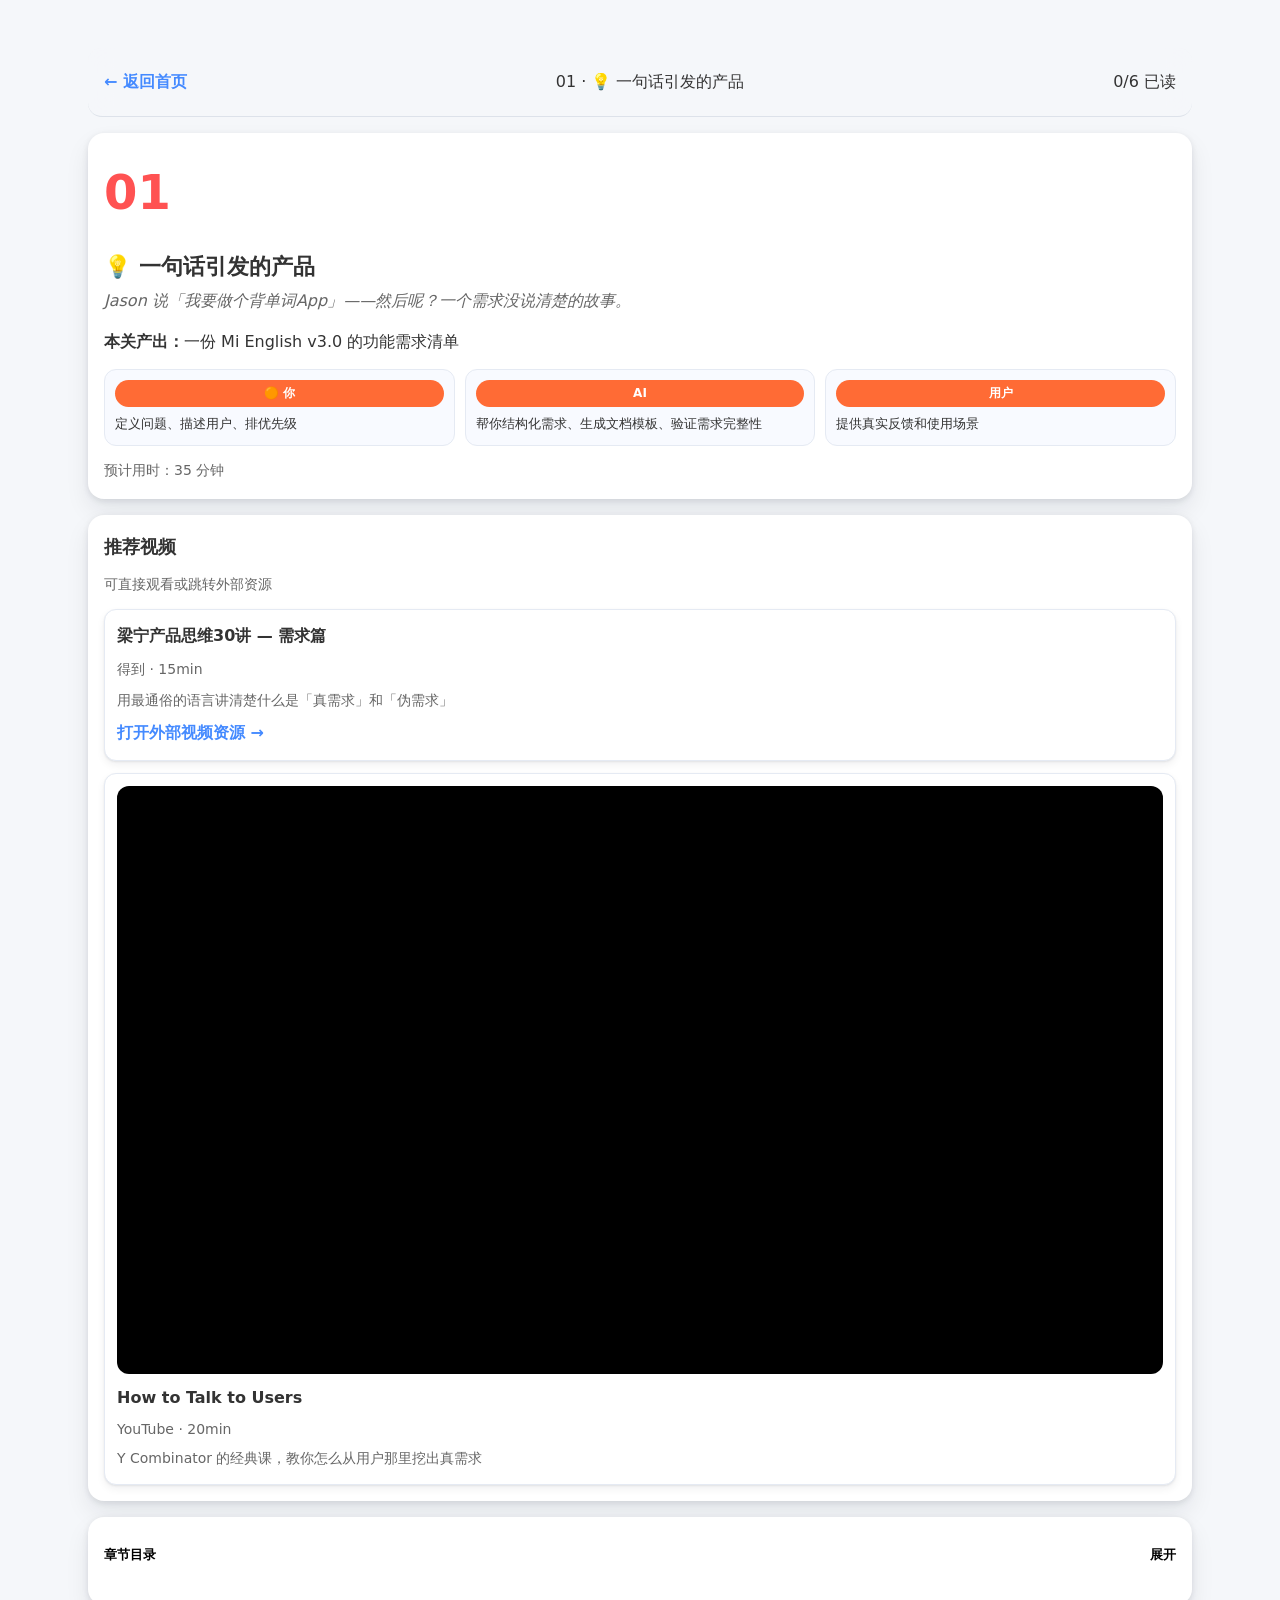
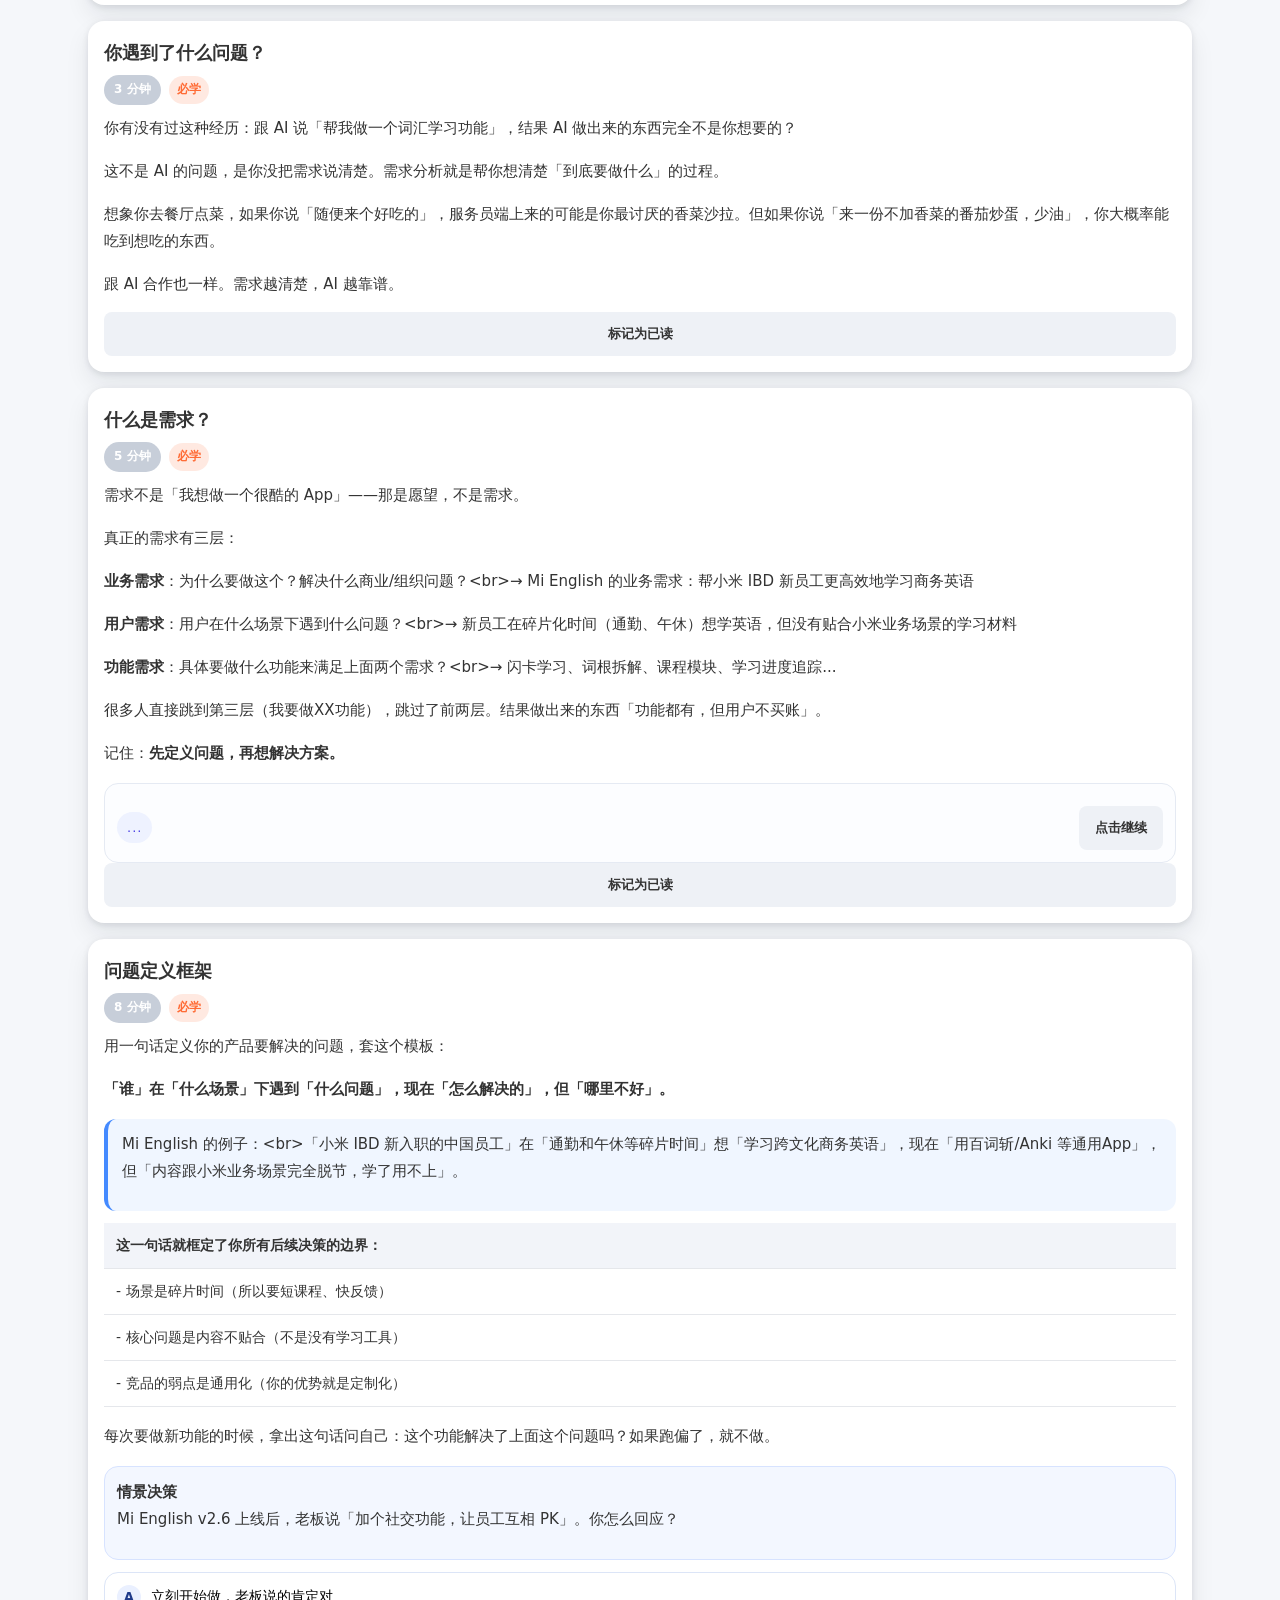
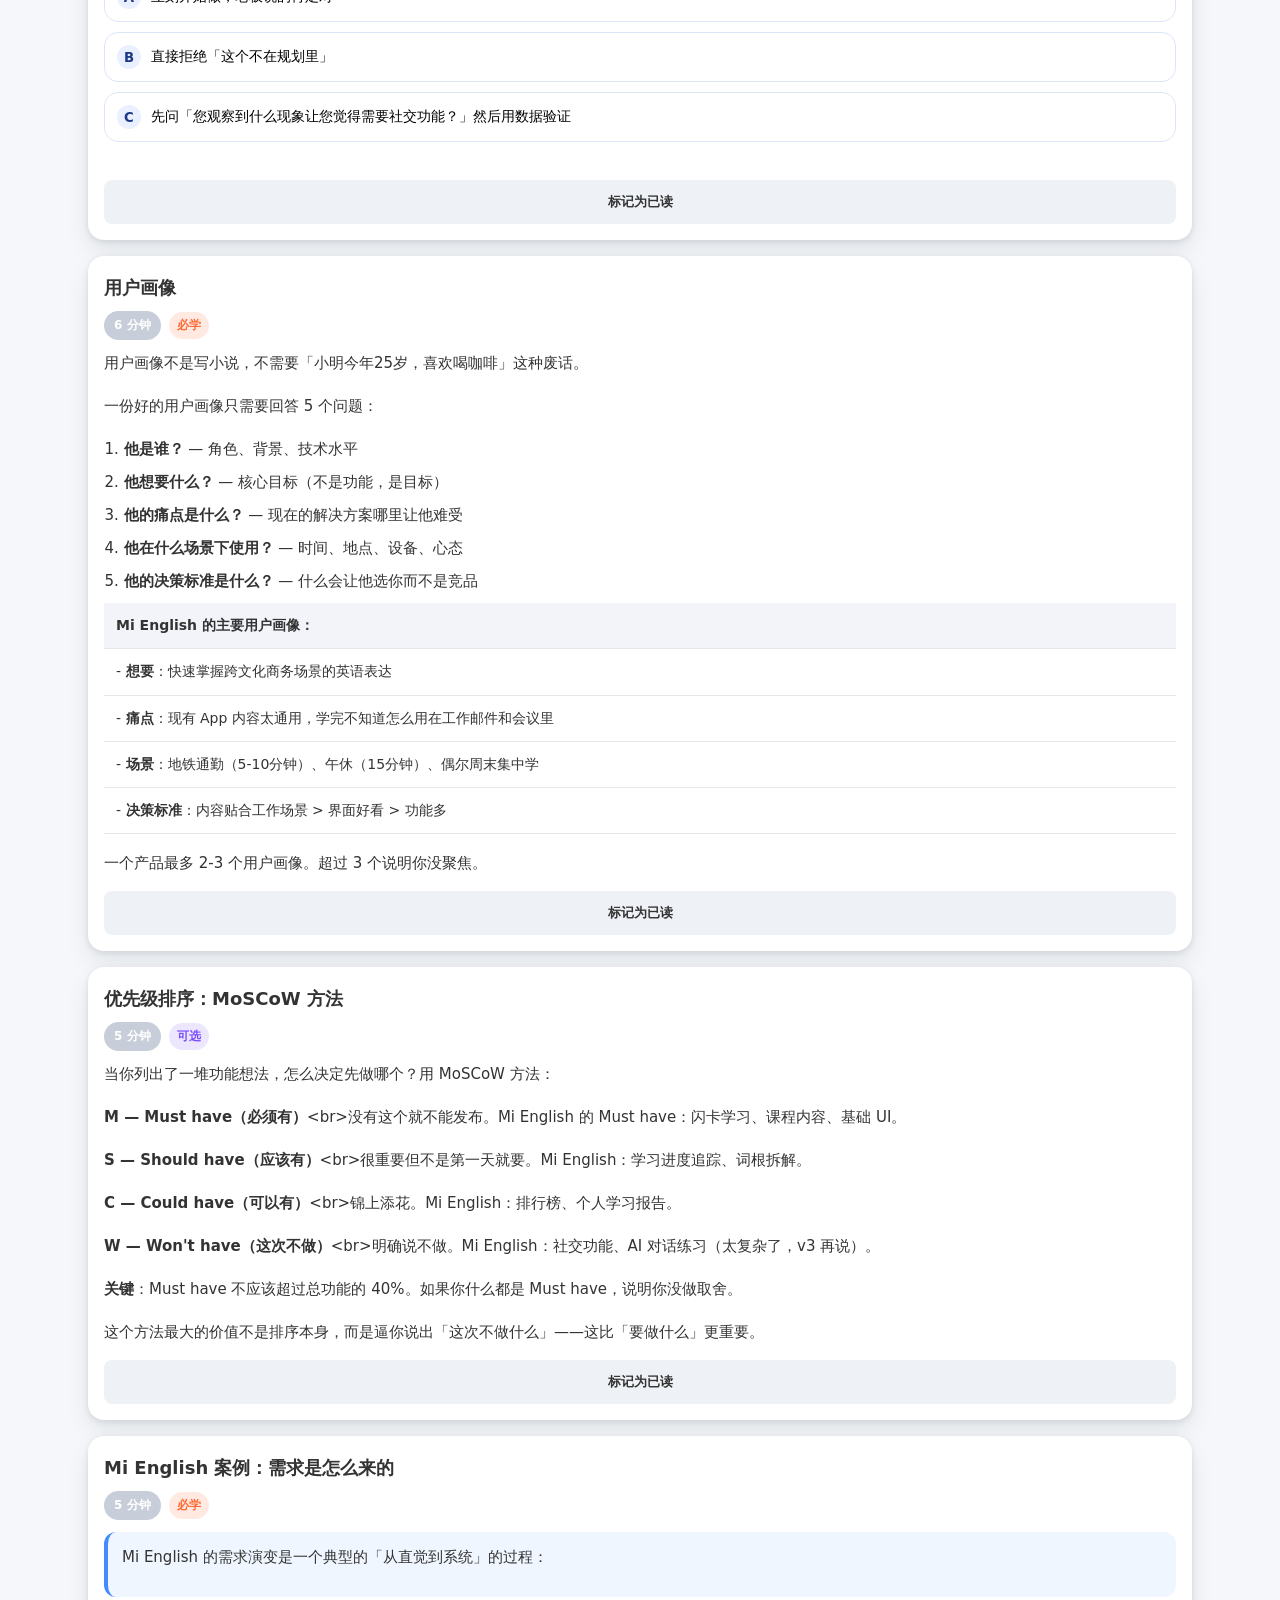
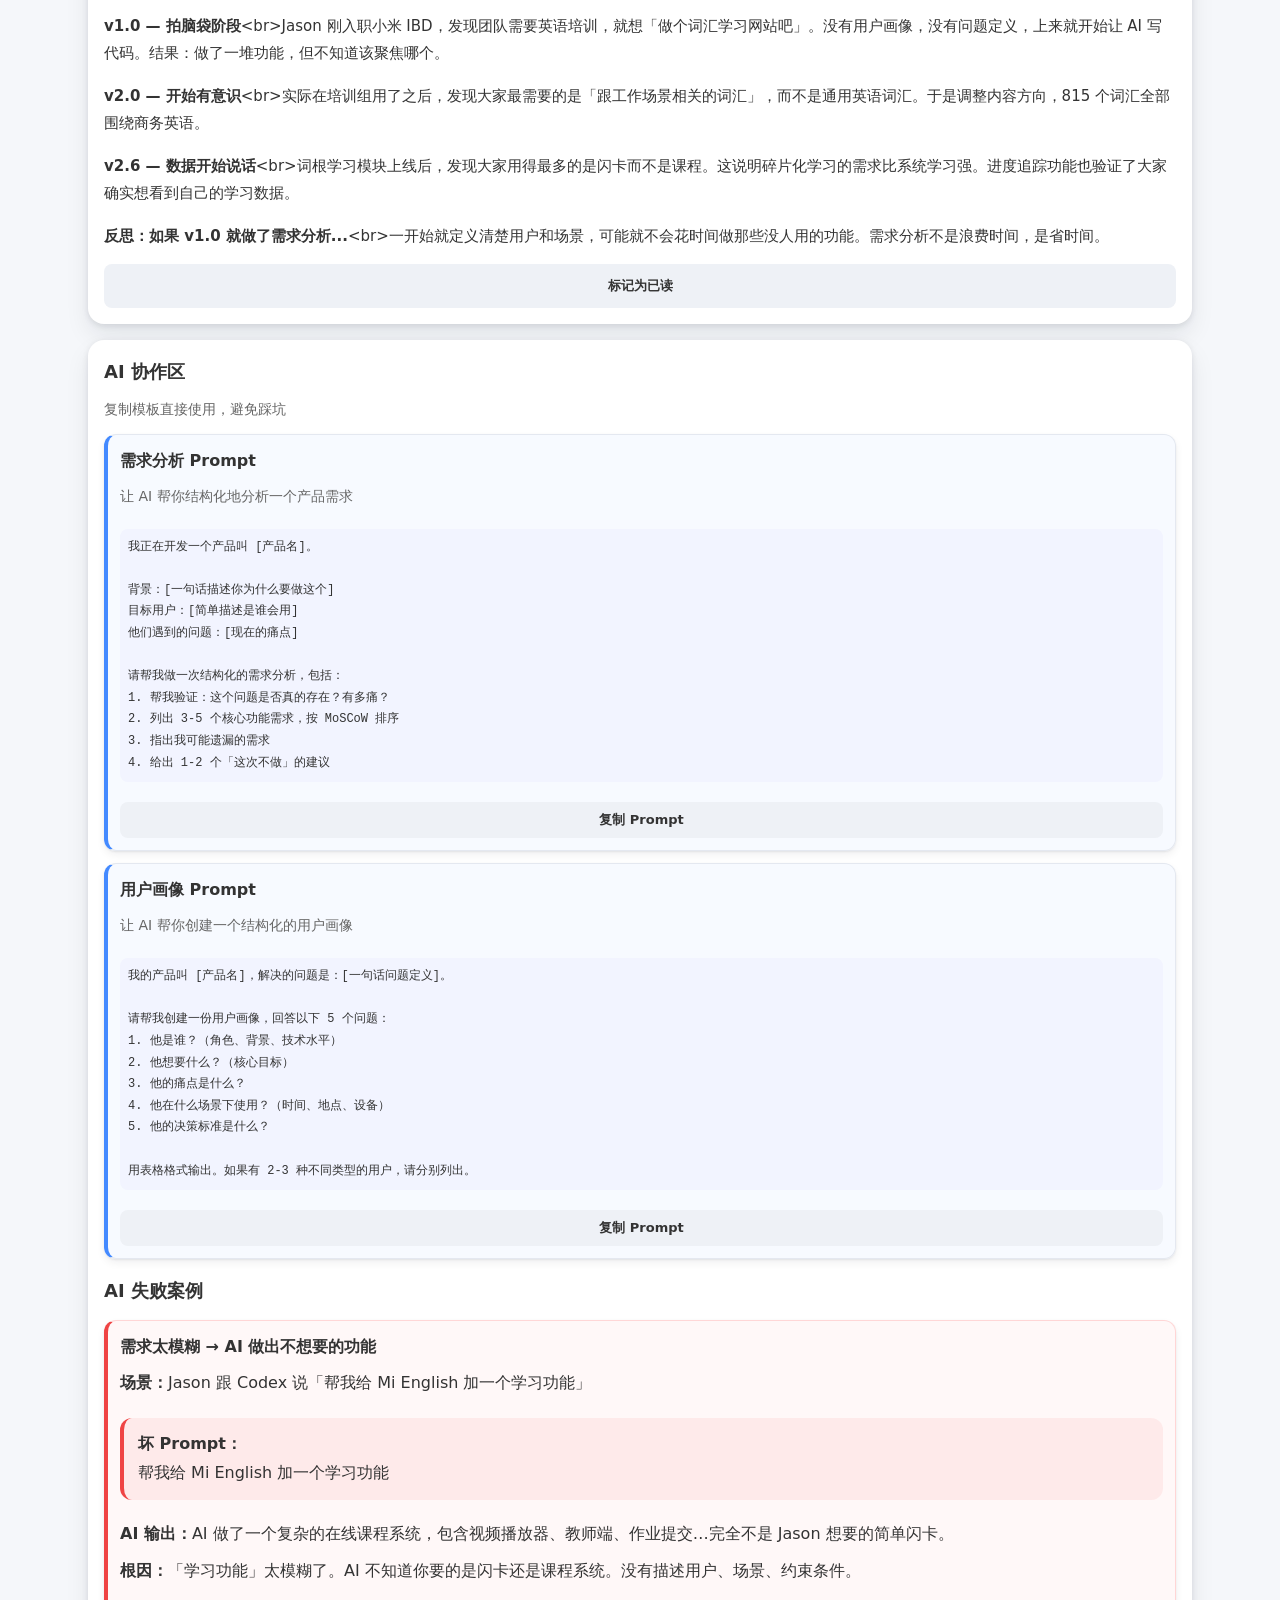
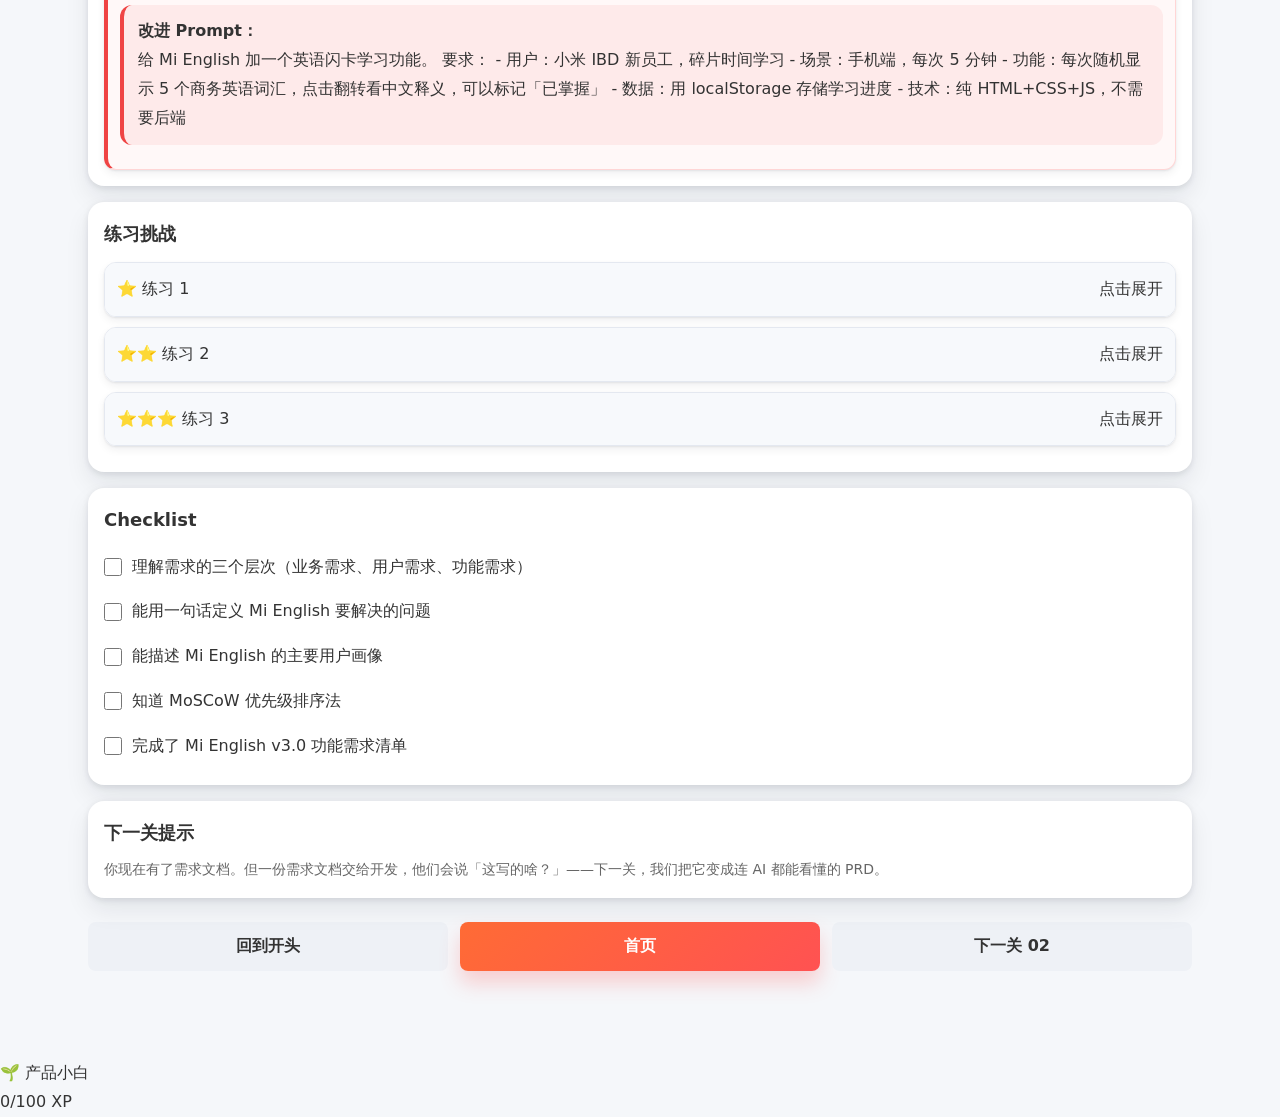
==== stage.html @ ed809e90 "feat: UX overhaul v2 - story mode + RPG + chat simulator + decision quiz + glossary + animations - S" ====
<!DOCTYPE html>
<html lang="zh-CN">
<head>
  <meta charset="UTF-8" />
  <meta name="viewport" content="width=device-width, initial-scale=1.0" />
  <title>阶段详情</title>
  <link rel="stylesheet" href="css/variables.css" />
  <link rel="stylesheet" href="css/global.css" />
  <link rel="stylesheet" href="css/components.css" />
</head>
<body data-page="stage">
  <div class="container" id="stage-content">
    <div class="top-nav">
      <a class="back-link" href="index.html">← 返回首页</a>
      <div data-stage-title>阶段</div>
      <div data-stage-progress>0/0 已读</div>
    </div>

    <section id="stage-hero" class="card hero"></section>
    <section id="stage-videos" class="card" style="margin-bottom:16px;"></section>

    <section id="stage-toc" class="card" style="margin-bottom:16px;">
      <button id="toc-toggle" class="collapsible-toggle">
        <span>章节目录</span>
        <span>展开</span>
      </button>
      <div id="toc-panel" class="collapsible" style="margin-top:12px;">
        <div id="toc-list" style="display:grid; gap:10px;"></div>
      </div>
    </section>

    <div id="sections-container"></div>

    <section id="stage-prompts" class="card" style="margin-bottom:16px;">
      <div class="section-title">AI 协作区</div>
      <p class="muted">复制模板直接使用，避免踩坑</p>
      <div id="prompt-templates" style="display:grid; gap:12px; margin-top:12px;"></div>
      <div style="height:16px;"></div>
      <div class="section-title">AI 失败案例</div>
      <div id="ai-fails" style="display:grid; gap:12px; margin-top:12px;"></div>
    </section>

    <section id="stage-exercises" class="card" style="margin-bottom:16px;">
      <div class="section-title">练习挑战</div>
      <div id="exercise-list" style="margin-top:12px;"></div>
    </section>

    <section id="stage-checklist" class="card" style="margin-bottom:16px;">
      <div class="section-title">Checklist</div>
      <div id="checklist"></div>
    </section>

    <section id="stage-next" class="card" style="margin-bottom:16px;">
      <div class="section-title">下一关提示</div>
      <p id="stage-link" class="muted"></p>
    </section>

    <div id="bottom-stage-nav" class="bottom-stage-nav"></div>

    <div id="stage-loading" class="muted loading">
      <span class="loading-spinner" aria-hidden="true"></span>
      <span>加载中...</span>
    </div>
  </div>

  <nav class="bottom-nav">
    <a href="index.html" data-page="home"><span class="nav-icon">🏠</span><span>首页</span></a>
    <a href="#" data-page="lab"><span class="nav-icon">🧪</span><span>Prompt 实验室</span></a>
    <a href="#" data-page="glossary"><span class="nav-icon">📖</span><span>术语表</span></a>
    <a href="#" data-page="progress"><span class="nav-icon">📊</span><span>进度</span></a>
  </nav>

  <script src="js/app.js"></script>
  <script src="js/rpg.js"></script>
  <script src="js/glossary-sheet.js"></script>
  <script src="js/diagrams.js"></script>
  <script src="js/interactive.js"></script>
  <script src="js/stage-renderer.js"></script>
</body>
</html>
---- css/variables.css ----
:root {
  --color-orange: #FF6B35;
  --color-red: #FF5252;
  --color-purple: #7C4DFF;
  --color-blue: #448AFF;
  --color-cyan: #00BCD4;
  --color-green: #66BB6A;
  --color-slate-700: #334155;
  --color-slate-800: #1F2937;
  --bg-primary: #F5F7FA;
  --bg-card: #FFFFFF;
  --text-primary: #333333;
  --text-secondary: #666666;
  --shadow-sm: 0 1px 2px rgba(15, 23, 42, 0.08), 0 4px 8px rgba(15, 23, 42, 0.06);
  --shadow-md: 0 2px 6px rgba(15, 23, 42, 0.10), 0 12px 24px rgba(15, 23, 42, 0.08);
  --shadow-lg: 0 6px 16px rgba(15, 23, 42, 0.12), 0 24px 48px rgba(15, 23, 42, 0.10);
  --radius-card: 16px;
  --radius-button: 8px;
  --spacing-page-desktop: 48px;
  --spacing-page-mobile: 16px;
  --bottom-nav-height: 56px;
  --bottom-safe-area: env(safe-area-inset-bottom, 0px);
  --bottom-nav-total: calc(var(--bottom-nav-height) + var(--bottom-safe-area));
  --font-family: 'PingFang SC', 'Microsoft YaHei', system-ui, sans-serif;
  --font-mono: 'Menlo', 'Monaco', monospace;
}
---- css/global.css ----
* {
  box-sizing: border-box;
  margin: 0;
  padding: 0;
}

html, body {
  height: 100%;
}

html {
  scroll-behavior: smooth;
}

body {
  font-family: var(--font-family);
  background: var(--bg-primary);
  color: var(--text-primary);
  line-height: 1.8;
}

img {
  max-width: 100%;
  display: block;
}

a {
  color: inherit;
  text-decoration: none;
}

button {
  font-family: inherit;
  border: none;
  background: none;
  cursor: pointer;
}

.container {
  width: 100%;
  margin: 0 auto;
  padding: var(--spacing-page-mobile);
  padding-bottom: calc(var(--bottom-nav-total) + 24px);
}

.page-header {
  display: flex;
  align-items: center;
  justify-content: space-between;
  gap: 16px;
  margin-bottom: 20px;
}

.title-block h1 {
  font-size: 24px;
  font-weight: 700;
}

.title-block p {
  color: var(--text-secondary);
  margin-top: 6px;
  font-size: 14px;
}

.card {
  background: var(--bg-card);
  border-radius: var(--radius-card);
  padding: 16px;
  box-shadow: var(--shadow-md);
}

.btn {
  display: inline-flex;
  align-items: center;
  justify-content: center;
  min-height: 44px;
  padding: 10px 16px;
  border-radius: var(--radius-button);
  font-weight: 600;
  transition: transform 200ms ease, box-shadow 200ms ease, background 200ms ease;
  text-align: center;
}

.btn.primary {
  color: #fff;
  background: linear-gradient(135deg, var(--color-orange), var(--color-red));
  box-shadow: 0 12px 20px rgba(255, 82, 82, 0.25);
}

.btn.secondary {
  color: var(--text-primary);
  background: #EEF1F6;
}

.btn:active {
  transform: scale(0.98);
}

.badge {
  display: inline-flex;
  align-items: center;
  gap: 6px;
  padding: 4px 10px;
  border-radius: 999px;
  font-size: 12px;
  font-weight: 600;
  color: #fff;
  background: var(--color-blue);
}

.badge.gray {
  background: #C7CED9;
  color: #fff;
}

.badge.status-upcoming {
  background: var(--color-slate-700);
  color: #fff;
}

.badge.status-not-started {
  background: var(--color-slate-800);
  color: #fff;
}

.tag {
  display: inline-flex;
  padding: 3px 8px;
  border-radius: 999px;
  font-size: 12px;
  font-weight: 600;
  background: #EEF1F6;
  color: var(--text-secondary);
}

.tag.critical {
  background: rgba(255, 107, 53, 0.15);
  color: var(--color-orange);
}

.tag.optional {
  background: rgba(124, 77, 255, 0.14);
  color: var(--color-purple);
}

.tag.extend {
  background: rgba(68, 138, 255, 0.16);
  color: var(--color-blue);
}

.progress-ring {
  position: relative;
  width: 76px;
  height: 76px;
}

.progress-ring svg {
  transform: rotate(-90deg);
}

.progress-ring .progress-text {
  position: absolute;
  inset: 0;
  display: flex;
  align-items: center;
  justify-content: center;
  font-weight: 700;
  font-size: 14px;
}

.section-title {
  font-size: 18px;
  font-weight: 700;
  margin-bottom: 8px;
}

.muted {
  color: var(--text-secondary);
  font-size: 14px;
}

.bottom-nav {
  position: fixed;
  bottom: 0;
  left: 0;
  right: 0;
  min-height: var(--bottom-nav-height);
  height: auto;
  padding-bottom: var(--bottom-safe-area);
  background: #fff;
  box-shadow: 0 -8px 20px rgba(15, 20, 40, 0.08);
  display: grid;
  grid-template-columns: repeat(4, 1fr);
  z-index: 10;
}

.bottom-nav a {
  display: flex;
  flex-direction: column;
  align-items: center;
  justify-content: center;
  font-size: 11px;
  color: var(--text-secondary);
  gap: 2px;
  min-height: 44px;
  transition: color 150ms ease;
}

.bottom-nav a .nav-icon {
  font-size: 20px;
  line-height: 1;
}

.bottom-nav a.active {
  color: var(--color-blue);
  font-weight: 700;
}

.collapsible {
  overflow: hidden;
  max-height: 0;
  transition: max-height 200ms ease;
}

.collapsible.open {
  max-height: 2000px;
}

.collapsible-toggle {
  width: 100%;
  display: flex;
  align-items: center;
  justify-content: space-between;
  font-weight: 700;
  min-height: 44px;
}

.code-block {
  background: #0F172A;
  color: #E5E7EB;
  padding: 16px 18px;
  border-radius: 12px;
  font-family: var(--font-mono);
  font-size: 13px;
  overflow-x: auto;
}

pre {
  margin: 12px 0;
}

.inline-code {
  font-family: var(--font-mono);
  background: #F0F2F7;
  padding: 2px 6px;
  border-radius: 6px;
  font-size: 13px;
}

.callout {
  border-radius: 12px;
  padding: 12px 14px;
  background: rgba(68, 138, 255, 0.08);
  border-left: 4px solid var(--color-blue);
  border-top: none;
  border-right: none;
  border-bottom: none;
  margin: 12px 0;
}

.callout.mi {
  background: rgba(68, 138, 255, 0.08);
  border-left-color: var(--color-blue);
}

.callout.ai-fail,
.callout.fail {
  background: rgba(239, 68, 68, 0.08);
  border-left-color: #EF4444;
}

.loading {
  display: inline-flex;
  align-items: center;
  gap: 10px;
  font-size: 14px;
}

.loading-spinner {
  width: 16px;
  height: 16px;
  border-radius: 50%;
  border: 2px solid rgba(148, 163, 184, 0.4);
  border-top-color: var(--color-blue);
  animation: spin 0.8s linear infinite;
}

.loading-error {
  color: var(--color-slate-800);
}

.loading-actions {
  margin-top: 8px;
  display: flex;
  gap: 8px;
  flex-wrap: wrap;
}

@keyframes spin {
  to {
    transform: rotate(360deg);
  }
}

.table-wrapper {
  width: 100%;
  overflow-x: auto;
  -webkit-overflow-scrolling: touch;
  margin: 8px 0 14px;
  position: relative;
}

/* Scroll hint gradient on right edge */
.table-wrapper::after {
  content: '';
  position: absolute;
  right: 0;
  top: 0;
  bottom: 0;
  width: 24px;
  background: linear-gradient(to right, transparent, rgba(0,0,0,0.04));
  pointer-events: none;
  border-radius: 0 8px 8px 0;
  opacity: 0;
  transition: opacity 160ms ease;
}

.table-wrapper.is-overflowing::after {
  opacity: 1;
}

.table-scroll-hint {
  display: none;
  margin: 10px 0 2px;
  font-size: 12px;
  color: var(--text-secondary);
}

.table-scroll-hint.is-visible {
  display: block;
}

.table-wrapper table {
  width: 100%;
  border-collapse: collapse;
  min-width: 420px;
}

.table-wrapper th,
.table-wrapper td {
  padding: 10px 12px;
  border-bottom: 1px solid #E5E7EB;
  text-align: left;
  font-size: 14px;
}

.table-wrapper th {
  background: #F2F4F9;
  font-weight: 700;
}

@media (min-width: 768px) {
  .container {
    padding: 32px;
    padding-bottom: 64px;
  }

  .title-block h1 {
    font-size: 28px;
  }

  .bottom-nav {
    display: none;
  }

  .table-scroll-hint {
    display: none !important;
  }
}

@media (min-width: 1024px) {
  .container {
    padding: var(--spacing-page-desktop);
    max-width: 1200px;
  }
}

@media (max-width: 420px) {
  .table-wrapper th,
  .table-wrapper td {
    font-size: 12px;
    padding: 8px 10px;
    line-height: 1.4;
    vertical-align: top;
  }
}

/* Ensure all text is selectable */
body, .card, .section-content, .prompt-card, .ai-fail-card, .callout, .quiz-result {
  -webkit-user-select: text;
  user-select: text;
}

/* Mobile overflow prevention */
.section-content pre,
.section-content .code-block {
  max-width: 100%;
  overflow-x: auto;
}

.section-content {
  overflow-wrap: break-word;
  word-break: break-word;
}
---- css/components.css ----
.cta-section {
  margin-bottom: 20px;
}

.cta-section .btn {
  width: 100%;
  margin-bottom: 8px;
}

.diagnosis-card {
  margin: 20px 0;
}

.diagnosis-card .diagnosis-header {
  display: flex;
  align-items: center;
  justify-content: space-between;
  gap: 12px;
  margin-bottom: 8px;
}

.quiz-question {
  margin-top: 16px;
  padding: 12px;
  background: #F7F9FC;
  border-radius: 12px;
}

.quiz-question h4 {
  font-size: 15px;
  margin-bottom: 8px;
}

.quiz-options {
  display: grid;
  gap: 8px;
}

.quiz-options label {
  display: flex;
  align-items: center;
  gap: 8px;
  font-size: 14px;
  min-height: 44px;
}

.quiz-result {
  margin-top: 16px;
  padding: 12px;
  border-radius: 12px;
  background: #F0F7FF;
}

.decision-block {
  display: grid;
  gap: 12px;
}

.decision-scenario {
  border: 1px solid #D7E3FF;
  background: #F3F7FF;
  border-radius: 14px;
  padding: 12px;
}

.decision-scenario p {
  margin: 6px 0 0;
}

.decision-options {
  display: grid;
  gap: 10px;
}

.decision-option {
  width: 100%;
  text-align: left;
  border: 1px solid #DCE5F7;
  border-radius: 14px;
  background: #fff;
  padding: 12px;
  display: flex;
  align-items: flex-start;
  gap: 10px;
  transition: border-color 200ms ease, transform 200ms ease, box-shadow 200ms ease;
}

.decision-option:disabled {
  opacity: 1;
}

.decision-option.selected {
  border-color: #448AFF;
  box-shadow: 0 6px 16px rgba(68, 138, 255, 0.16);
}

.decision-option.best {
  border-color: #2E7D32;
  background: #F2FBF3;
}

.decision-option.non-best {
  border-color: #FB8C00;
  background: #FFF7ED;
}

.decision-label {
  width: 24px;
  height: 24px;
  border-radius: 50%;
  display: inline-flex;
  align-items: center;
  justify-content: center;
  font-weight: 700;
  color: #1E3A8A;
  background: #EAF0FF;
  flex-shrink: 0;
}

.decision-text {
  font-size: 14px;
  line-height: 1.6;
}

.decision-feedback {
  border-radius: 12px;
  border: 1px solid #DCE5F7;
  background: #F8FAFF;
  padding: 12px;
  max-height: 0;
  opacity: 0;
  overflow: hidden;
  transform: translateY(-6px);
  transition: max-height 280ms ease, opacity 220ms ease, transform 220ms ease, margin-top 220ms ease, padding 220ms ease;
  margin-top: 0;
}

.decision-feedback.show {
  max-height: 640px;
  opacity: 1;
  transform: translateY(0);
  margin-top: 2px;
}

.decision-result-text {
  margin: 0;
}

.decision-xp {
  margin-top: 8px;
  display: inline-flex;
  align-items: center;
  padding: 4px 10px;
  border-radius: 999px;
  background: #E3F2FD;
  color: #0D47A1;
  font-weight: 700;
  font-size: 12px;
}

.decision-option.shake {
  animation: decision-shake 360ms ease;
}

@keyframes decision-shake {
  0%, 100% { transform: translateX(0); }
  20% { transform: translateX(-3px); }
  40% { transform: translateX(3px); }
  60% { transform: translateX(-2px); }
  80% { transform: translateX(2px); }
}

.chat-block {
  border: 1px solid #E5EAF3;
  border-radius: 14px;
  background: #FCFDFF;
  padding: 12px;
  display: grid;
  gap: 10px;
}

.chat-messages {
  display: grid;
  gap: 8px;
}

.chat-row {
  display: flex;
  animation: chat-slide-in 200ms ease;
}

.chat-row.role-pm {
  justify-content: flex-end;
}

.chat-row.role-dev,
.chat-row.role-ai {
  justify-content: flex-start;
}

.chat-row.role-narrator {
  justify-content: center;
}

.chat-bubble {
  max-width: min(85%, 560px);
  border-radius: 14px;
  padding: 8px 12px;
  display: grid;
  gap: 4px;
  line-height: 1.6;
  font-size: 14px;
}

.chat-name {
  font-size: 12px;
  opacity: 0.85;
}

.chat-row.role-pm .chat-bubble {
  background: #448AFF;
  color: #fff;
  border-bottom-right-radius: 4px;
}

.chat-row.role-dev .chat-bubble {
  background: #F0F0F0;
  color: #1F2937;
  border-bottom-left-radius: 4px;
}

.chat-row.role-ai .chat-bubble {
  background: #7C4DFF;
  color: #fff;
  border-bottom-left-radius: 4px;
}

.chat-ai-icon {
  margin-right: 6px;
}

.chat-narrator {
  margin: 2px 0;
  font-size: 13px;
  color: #6B7280;
  font-style: italic;
  text-align: center;
}

.chat-controls {
  display: flex;
  align-items: center;
  justify-content: space-between;
  gap: 10px;
}

.chat-typing {
  min-height: 24px;
  display: inline-flex;
  align-items: center;
  padding: 4px 10px;
  border-radius: 999px;
  background: #EEF2FF;
  color: #4F46E5;
  font-size: 13px;
  letter-spacing: 1px;
}

@keyframes chat-slide-in {
  from {
    opacity: 0;
    transform: translateY(8px);
  }
  to {
    opacity: 1;
    transform: translateY(0);
  }
}

.roles-table {
  margin: 20px 0;
}

.stages-grid {
  display: grid;
  gap: 16px;
}

.stage-card {
  display: flex;
  flex-direction: column;
  gap: 12px;
  cursor: pointer;
  box-shadow: var(--shadow-sm);
  transition: transform 200ms ease, box-shadow 200ms ease;
}

.stage-card:active {
  transform: scale(0.98);
}

@media (hover: hover) {
  .stage-card:hover {
    transform: translateY(-3px);
    box-shadow: var(--shadow-lg);
  }
}

.stage-meta {
  display: flex;
  align-items: center;
  justify-content: space-between;
  font-size: 13px;
  color: var(--text-secondary);
}

.stage-title {
  font-size: 16px;
  font-weight: 700;
}

.stage-status {
  align-self: flex-start;
}

@media (min-width: 768px) {
  .stages-grid {
    grid-template-columns: repeat(2, 1fr);
  }

  .cta-section .btn {
    width: auto;
  }
}

@media (min-width: 1024px) {
  .stages-grid {
    grid-template-columns: repeat(3, 1fr);
  }
}

.top-nav {
  display: flex;
  align-items: center;
  gap: 12px;
  margin-bottom: 16px;
  justify-content: space-between;
  flex-wrap: wrap;
  position: sticky;
  top: 0;
  z-index: 20;
  padding: 12px 16px;
  margin-left: -16px;
  margin-right: -16px;
  background: rgba(245, 247, 250, 0.8);
  backdrop-filter: blur(12px);
  border-bottom: 1px solid rgba(148, 163, 184, 0.25);
}

.top-nav .back-link {
  color: var(--color-blue);
  font-weight: 600;
  display: inline-flex;
  align-items: center;
  min-height: 44px;
}

.hero {
  display: grid;
  gap: 12px;
  margin-bottom: 16px;
}

.hero .hero-title {
  font-size: 22px;
  font-weight: 800;
}

.hero .hero-number {
  font-size: 48px;
  font-weight: 800;
  color: var(--color-red);
}

.hero .hook {
  font-style: italic;
  color: var(--text-secondary);
}

.stage-hero-image {
  width: 100%;
  border-radius: 12px;
  aspect-ratio: 16 / 9;
  object-fit: cover;
  box-shadow: var(--shadow-sm);
}

.role-grid {
  display: grid;
  grid-template-columns: 1fr;
  gap: 10px;
}

.role-chip {
  border: 1px solid #E5EAF3;
  border-radius: 12px;
  padding: 10px;
  background: #F8FAFF;
  display: grid;
  gap: 6px;
}

.role-chip-label {
  display: inline-flex;
  align-items: center;
  justify-content: center;
  align-self: flex-start;
  color: #fff;
  border-radius: 999px;
  padding: 3px 10px;
  font-size: 12px;
  font-weight: 700;
}

.role-chip p {
  margin: 0;
  font-size: 13px;
  line-height: 1.7;
}

.section-card {
  margin-bottom: 16px;
}

.section-card h2 {
  font-size: 18px;
  margin-bottom: 6px;
}

.section-meta {
  display: flex;
  align-items: center;
  gap: 8px;
  flex-wrap: wrap;
  margin-bottom: 10px;
}

.section-content {
  line-height: 1.8;
  font-size: 15px;
}

.section-content > .content-block + .content-block {
  margin-top: 16px;
}

.section-content p {
  margin: 0 0 14px;
}

.section-content h3 {
  font-size: 18px;
  margin: 0;
}

.section-content h4 {
  font-size: 16px;
  margin: 0;
  color: #334155;
}

.section-content ul,
.section-content ol {
  padding-left: 1.3em;
}

.section-content li {
  margin: 6px 0;
}

.section-content .markdown-quote {
  margin: 0;
  padding: 10px 12px;
  border-left: 4px solid #94A3B8;
  background: #F8FAFC;
  border-radius: 10px;
  color: #475569;
}

.section-break {
  border: 0;
  border-top: 1px solid #E5EAF3;
}

.video-grid {
  display: grid;
  gap: 12px;
}

.video-card {
  border: 1px solid #E5EAF3;
  border-radius: 12px;
  padding: 12px;
  background: #fff;
  box-shadow: var(--shadow-sm);
}

.video-info {
  margin-top: 10px;
  display: grid;
  gap: 4px;
}

.video-embed {
  position: relative;
  width: 100%;
  aspect-ratio: 16 / 9;
  border-radius: 12px;
  overflow: hidden;
  background: #000;
}

.video-embed iframe {
  width: 100%;
  height: 100%;
  border: 0;
}

.video-link-card {
  display: grid;
  gap: 6px;
  color: inherit;
}

.video-link-arrow {
  color: var(--color-blue);
  font-weight: 600;
}

.fade-in-up {
  animation: fadeInUp 520ms ease both;
}

body[data-page="stage"] .content-block,
body[data-page="stage"] .section-card,
body[data-page="stage"] .card,
body[data-page="stage"] .diagram-container {
  opacity: 0;
  transform: translateY(24px);
}

body[data-page="stage"] .content-block.revealed,
body[data-page="stage"] .section-card.revealed,
body[data-page="stage"] .card.revealed,
body[data-page="stage"] .diagram-container.revealed {
  opacity: 1;
  transform: translateY(0);
  transition: opacity 0.5s ease, transform 0.5s ease;
  transition-delay: var(--reveal-delay, 0ms);
}

body[data-page="stage"] .diagram-container svg path {
  stroke-dasharray: 1000;
  stroke-dashoffset: 1000;
}

body[data-page="stage"] .diagram-container.revealed svg path {
  animation: svgStrokeDraw 1.5s ease-in-out forwards;
}

.section-read {
  width: 100%;
}

.read-indicator {
  width: 8px;
  height: 8px;
  border-radius: 50%;
  background: #CBD5F0;
}

.read-indicator.read {
  background: var(--color-green);
}

.toc-item {
  display: flex;
  align-items: center;
  gap: 10px;
  padding: 8px 10px;
  border-radius: 10px;
  background: #F7F9FC;
  font-weight: 600;
  font-size: 14px;
  text-align: left;
  min-height: 44px;
}

.prompt-card {
  border-left: 4px solid var(--color-blue);
  border-top: 1px solid #E4E8F0;
  border-right: 1px solid #E4E8F0;
  border-bottom: 1px solid #E4E8F0;
  border-radius: 12px;
  padding: 12px;
  display: grid;
  gap: 8px;
  background: rgba(68, 138, 255, 0.04);
  box-shadow: var(--shadow-sm);
}

.prompt-card pre {
  white-space: pre-wrap;
  background: #F2F4FF;
  border-radius: 8px;
  padding: 8px;
  font-family: var(--font-mono);
  font-size: 12px;
}

.copy-btn {
  align-self: flex-start;
  font-size: 13px;
  min-height: 36px;
  padding: 6px 14px;
}

.ai-fail-card {
  border-radius: 12px;
  border-left: 4px solid #EF4444;
  border-top: 1px solid rgba(255, 82, 82, 0.2);
  border-right: 1px solid rgba(255, 82, 82, 0.2);
  border-bottom: 1px solid rgba(255, 82, 82, 0.2);
  padding: 12px;
  background: rgba(255, 82, 82, 0.04);
  display: grid;
  gap: 8px;
  box-shadow: var(--shadow-sm);
}

.exercise-panel {
  border-radius: 12px;
  border: 1px solid #E4E8F0;
  margin-bottom: 10px;
  overflow: hidden;
  box-shadow: var(--shadow-sm);
}

.exercise-panel header {
  padding: 12px;
  display: flex;
  justify-content: space-between;
  align-items: center;
  background: #F7F9FC;
  min-height: 44px;
}

.exercise-panel .panel-body {
  padding: 12px;
  display: none;
}

.exercise-panel.open .panel-body {
  display: block;
}

.checklist-item {
  display: flex;
  align-items: center;
  gap: 10px;
  padding: 8px 0;
}

.checklist-item input {
  width: 18px;
  height: 18px;
}

.checklist-item.completed span {
  text-decoration: line-through;
  color: var(--text-secondary);
}

.congrats {
  margin-top: 12px;
  padding: 16px;
  background: linear-gradient(135deg, rgba(102, 187, 106, 0.16), rgba(68, 138, 255, 0.08));
  border-radius: 12px;
  font-weight: 600;
  font-size: 16px;
  text-align: center;
  animation: congratsPop 600ms cubic-bezier(0.17, 0.89, 0.32, 1.25);
}

@keyframes congratsPop {
  0% { transform: scale(0.8); opacity: 0; }
  50% { transform: scale(1.05); }
  100% { transform: scale(1); opacity: 1; }
}

/* Confetti burst for celebrations */
.confetti-container {
  position: fixed;
  top: 0;
  left: 0;
  width: 100%;
  height: 100%;
  pointer-events: none;
  z-index: 9999;
  overflow: hidden;
}

.confetti-piece {
  position: absolute;
  width: 10px;
  height: 10px;
  top: -10px;
  animation: confettiFall 2.5s ease-in-out forwards;
}

@keyframes confettiFall {
  0% { transform: translateY(0) rotate(0deg); opacity: 1; }
  100% { transform: translateY(100vh) rotate(720deg); opacity: 0; }
}

/* Score reveal animation */
.score-reveal {
  font-size: 48px;
  font-weight: 800;
  text-align: center;
  animation: scoreCountUp 1s ease-out;
}

@keyframes scoreCountUp {
  0% { transform: scale(0.5); opacity: 0; }
  60% { transform: scale(1.2); }
  100% { transform: scale(1); opacity: 1; }
}

/* Motivational quotes on stage completion */
.motivation-card {
  margin: 16px 0;
  padding: 20px;
  background: linear-gradient(135deg, #667eea 0%, #764ba2 100%);
  color: white;
  border-radius: 16px;
  text-align: center;
}

.motivation-card .quote {
  font-size: 18px;
  font-weight: 600;
  margin-bottom: 8px;
}

.motivation-card .author {
  font-size: 13px;
  opacity: 0.8;
}

.bottom-stage-nav {
  margin: 24px 0 40px;
  display: grid;
  grid-template-columns: repeat(3, 1fr);
  gap: 12px;
}

.bottom-stage-nav a {
  text-align: center;
}

@keyframes fadeInUp {
  from {
    opacity: 0;
    transform: translateY(12px);
  }
  to {
    opacity: 1;
    transform: translateY(0);
  }
}

@keyframes svgStrokeDraw {
  to {
    stroke-dashoffset: 0;
  }
}

@media (prefers-reduced-motion: reduce) {
  .fade-in-up {
    animation: none;
  }

  body[data-page="stage"] .content-block.revealed,
  body[data-page="stage"] .section-card.revealed,
  body[data-page="stage"] .card.revealed,
  body[data-page="stage"] .diagram-container.revealed {
    transition: none;
  }

  body[data-page="stage"] .diagram-container.revealed svg path {
    animation: none;
    stroke-dashoffset: 0;
  }
}

@media (min-width: 768px) {
  .top-nav {
    margin-left: 0;
    margin-right: 0;
    border-radius: 14px;
  }

  .role-grid {
    grid-template-columns: repeat(3, minmax(0, 1fr));
  }
}
.interactive-card {
  position: relative;
  border: 1px solid #D7E3F7;
  border-radius: 14px;
  padding: 12px;
  background: linear-gradient(135deg, rgba(68, 138, 255, 0.05), rgba(102, 187, 106, 0.06));
  box-shadow: var(--shadow-sm);
  overflow: hidden;
}

.interactive-head {
  display: grid;
  gap: 4px;
  margin-bottom: 10px;
}

.interactive-badge {
  display: inline-flex;
  width: fit-content;
  font-size: 12px;
  font-weight: 700;
  color: var(--color-blue);
  background: rgba(68, 138, 255, 0.12);
  border-radius: 999px;
  padding: 2px 10px;
}

.interactive-body {
  display: grid;
  gap: 10px;
}

.interactive-actions {
  display: flex;
  gap: 8px;
  flex-wrap: wrap;
}

.interactive-feedback {
  font-size: 14px;
  border-radius: 10px;
  padding: 8px 10px;
  border: 1px solid transparent;
}

.interactive-feedback.success {
  color: #0F5132;
  background: rgba(102, 187, 106, 0.16);
  border-color: rgba(102, 187, 106, 0.4);
}

.interactive-feedback.error {
  color: #8E1B1B;
  background: rgba(255, 82, 82, 0.12);
  border-color: rgba(255, 82, 82, 0.4);
}

.interactive-card.solved {
  border-color: rgba(102, 187, 106, 0.7);
  box-shadow: 0 0 0 2px rgba(102, 187, 106, 0.2), var(--shadow-sm);
}

.interactive-card.shake {
  animation: interactiveShake 280ms ease;
}

.mini-confetti {
  position: absolute;
  inset: 0;
  pointer-events: none;
}

.mini-confetti-piece {
  position: absolute;
  top: 50%;
  width: 8px;
  height: 8px;
  border-radius: 2px;
  animation: miniConfetti 900ms ease-out forwards;
}

.interactive-example {
  display: none;
  padding: 8px;
  border-radius: 8px;
  background: #EEF2FF;
}

.interactive-example.show {
  display: block;
}

.fill-blank-template {
  display: flex;
  flex-wrap: wrap;
  align-items: center;
  gap: 6px;
  line-height: 1.7;
  background: #fff;
  border: 1px dashed #BBD1F4;
  border-radius: 10px;
  padding: 10px;
}

.fill-blank-input {
  min-width: 5ch;
  max-width: 24ch;
  border: 1px solid #A8C4F0;
  border-radius: 8px;
  padding: 6px 8px;
  font-size: 14px;
  background: #fff;
}

.fill-blank-input:focus {
  outline: none;
  border-color: var(--color-blue);
  box-shadow: 0 0 0 2px rgba(68, 138, 255, 0.2);
}

.quiz-question {
  font-weight: 700;
}

.quiz-options {
  display: grid;
  gap: 8px;
}

.quiz-option {
  width: 100%;
  border: 1px solid #CBD5F0;
  border-radius: 10px;
  padding: 10px;
  display: grid;
  grid-template-columns: auto 1fr;
  align-items: center;
  gap: 10px;
  text-align: left;
  background: #fff;
}

.quiz-key {
  width: 24px;
  height: 24px;
  border-radius: 50%;
  display: inline-grid;
  place-items: center;
  background: #EEF2FF;
  font-weight: 700;
}

.quiz-option.correct {
  border-color: rgba(102, 187, 106, 0.8);
  background: rgba(102, 187, 106, 0.14);
}

.quiz-option.wrong {
  border-color: rgba(255, 82, 82, 0.8);
  background: rgba(255, 82, 82, 0.12);
}

.quiz-explain {
  display: none;
}

.quiz-explain.show {
  display: block;
}

.drag-bank,
.drag-zone {
  border: 2px dashed #A9C3ED;
  border-radius: 12px;
  background: rgba(255, 255, 255, 0.88);
  padding: 10px;
  display: grid;
  gap: 8px;
}

.drag-zones {
  display: grid;
  gap: 8px;
}

.drag-list {
  display: flex;
  flex-wrap: wrap;
  gap: 8px;
  min-height: 34px;
}

.drag-item {
  border: 1px solid #B6C8EA;
  border-radius: 999px;
  padding: 6px 10px;
  background: #fff;
  font-size: 14px;
  font-weight: 600;
  touch-action: none;
  user-select: none;
  -webkit-user-select: none;
}

.drag-item.is-dragging {
  opacity: 0.55;
}

.drag-drop-zone.drag-over {
  border-color: var(--color-blue);
  background: rgba(68, 138, 255, 0.11);
}

.touch-ghost {
  position: fixed;
  z-index: 9999;
  transform: translate(-50%, -50%);
  pointer-events: none;
  box-shadow: var(--shadow-md);
}

.flip-grid {
  display: grid;
  gap: 10px;
  grid-template-columns: repeat(2, minmax(0, 1fr));
}

.flip-card {
  border: 0;
  background: transparent;
  perspective: 1000px;
  min-height: 110px;
  padding: 0;
}

.flip-inner {
  position: relative;
  display: block;
  height: 100%;
  min-height: 110px;
  transform-style: preserve-3d;
  transition: transform 420ms ease;
}

.flip-card.flipped .flip-inner {
  transform: rotateY(180deg);
}

.flip-face {
  position: absolute;
  inset: 0;
  display: grid;
  place-items: center;
  border-radius: 12px;
  padding: 10px;
  backface-visibility: hidden;
  -webkit-backface-visibility: hidden;
  font-weight: 700;
  text-align: center;
  border: 1px solid #BFD0ED;
}

.flip-front {
  background: #fff;
  color: var(--color-slate-800);
}

.flip-back {
  transform: rotateY(180deg);
  background: linear-gradient(140deg, #448AFF, #7C4DFF);
  color: #fff;
}

.fade-in-up {
  animation: fadeInUp 520ms ease both;
}

.section-read {
  width: 100%;
}

.read-indicator {
  width: 8px;
  height: 8px;
  border-radius: 50%;
  background: #CBD5F0;
}

.read-indicator.read {
  background: var(--color-green);
}

.toc-item {
  display: flex;
  align-items: center;
  gap: 10px;
  padding: 8px 10px;
  border-radius: 10px;
  background: #F7F9FC;
  font-weight: 600;
  font-size: 14px;
  text-align: left;
  min-height: 44px;
}

.prompt-card {
  border-left: 4px solid var(--color-blue);
  border-top: 1px solid #E4E8F0;
  border-right: 1px solid #E4E8F0;
  border-bottom: 1px solid #E4E8F0;
  border-radius: 12px;
  padding: 12px;
  display: grid;
  gap: 8px;
  background: rgba(68, 138, 255, 0.04);
  box-shadow: var(--shadow-sm);
}

.prompt-card pre {
  white-space: pre-wrap;
  background: #F2F4FF;
  border-radius: 8px;
  padding: 8px;
  font-family: var(--font-mono);
  font-size: 12px;
}

.copy-btn {
  align-self: flex-start;
  font-size: 13px;
  min-height: 36px;
  padding: 6px 14px;
}

.ai-fail-card {
  border-radius: 12px;
  border-left: 4px solid #EF4444;
  border-top: 1px solid rgba(255, 82, 82, 0.2);
  border-right: 1px solid rgba(255, 82, 82, 0.2);
  border-bottom: 1px solid rgba(255, 82, 82, 0.2);
  padding: 12px;
  background: rgba(255, 82, 82, 0.04);
  display: grid;
  gap: 8px;
  box-shadow: var(--shadow-sm);
}

.exercise-panel {
  border-radius: 12px;
  border: 1px solid #E4E8F0;
  margin-bottom: 10px;
  overflow: hidden;
  box-shadow: var(--shadow-sm);
}

.exercise-panel header {
  padding: 12px;
  display: flex;
  justify-content: space-between;
  align-items: center;
  background: #F7F9FC;
  min-height: 44px;
}

.exercise-panel .panel-body {
  padding: 12px;
  display: none;
}

.exercise-panel.open .panel-body {
  display: block;
}

.checklist-item {
  display: flex;
  align-items: center;
  gap: 10px;
  padding: 8px 0;
}

.checklist-item input {
  width: 18px;
  height: 18px;
}

.checklist-item.completed span {
  text-decoration: line-through;
  color: var(--text-secondary);
}

.congrats {
  margin-top: 12px;
  padding: 16px;
  background: linear-gradient(135deg, rgba(102, 187, 106, 0.16), rgba(68, 138, 255, 0.08));
  border-radius: 12px;
  font-weight: 600;
  font-size: 16px;
  text-align: center;
  animation: congratsPop 600ms cubic-bezier(0.17, 0.89, 0.32, 1.25);
}

@keyframes congratsPop {
  0% { transform: scale(0.8); opacity: 0; }
  50% { transform: scale(1.05); }
  100% { transform: scale(1); opacity: 1; }
}

/* Confetti burst for celebrations */
.confetti-container {
  position: fixed;
  top: 0;
  left: 0;
  width: 100%;
  height: 100%;
  pointer-events: none;
  z-index: 9999;
  overflow: hidden;
}

.confetti-piece {
  position: absolute;
  width: 10px;
  height: 10px;
  top: -10px;
  animation: confettiFall 2.5s ease-in-out forwards;
}

@keyframes confettiFall {
  0% { transform: translateY(0) rotate(0deg); opacity: 1; }
  100% { transform: translateY(100vh) rotate(720deg); opacity: 0; }
}

/* Score reveal animation */
.score-reveal {
  font-size: 48px;
  font-weight: 800;
  text-align: center;
  animation: scoreCountUp 1s ease-out;
}

@keyframes scoreCountUp {
  0% { transform: scale(0.5); opacity: 0; }
  60% { transform: scale(1.2); }
  100% { transform: scale(1); opacity: 1; }
}

@keyframes interactiveShake {
  0% { transform: translateX(0); }
  25% { transform: translateX(-4px); }
  50% { transform: translateX(4px); }
  75% { transform: translateX(-3px); }
  100% { transform: translateX(0); }
}

@keyframes miniConfetti {
  0% {
    opacity: 1;
    transform: translate(-50%, -50%) translateY(0) scale(1);
  }
  100% {
    opacity: 0;
    transform: translate(-50%, -50%) translateY(64px) scale(0.6) rotate(220deg);
  }
}

/* Motivational quotes on stage completion */
.motivation-card {
  margin: 16px 0;
  padding: 20px;
  background: linear-gradient(135deg, #667eea 0%, #764ba2 100%);
  color: white;
  border-radius: 16px;
  text-align: center;
}

.motivation-card .quote {
  font-size: 18px;
  font-weight: 600;
  margin-bottom: 8px;
}

.motivation-card .author {
  font-size: 13px;
  opacity: 0.8;
}

.bottom-stage-nav {
  margin: 24px 0 40px;
  display: grid;
  grid-template-columns: repeat(3, 1fr);
  gap: 12px;
}

.bottom-stage-nav a {
  text-align: center;
}

@keyframes fadeInUp {
  from {
    opacity: 0;
    transform: translateY(12px);
  }
  to {
    opacity: 1;
    transform: translateY(0);
  }
}

@media (prefers-reduced-motion: reduce) {
  .fade-in-up {
    animation: none;
  }

  .diagram-reveal {
    opacity: 1;
    transform: none;
    transition: none;
  }

  .flip-inner,
  .mini-confetti-piece,
  .interactive-card.shake {
    animation: none;
    transition: none;
  }
}

.diagram-container {
  margin: 6px 0;
  padding: 10px;
  border-radius: 14px;
  background: var(--bg-primary);
  border: 1px solid #E2E8F0;
  box-shadow: var(--shadow-sm);
  font-family: var(--font-family);
}

.diagram-svg {
  width: 100%;
  height: auto;
  display: block;
}

.diagram-text {
  font-family: var(--font-family);
  fill: var(--color-slate-700);
  font-size: 15px;
  font-weight: 600;
}

.diagram-text.title {
  font-size: 16px;
}

.diagram-text.headline {
  font-size: 18px;
  font-weight: 700;
}

.diagram-text.subtle {
  font-size: 13px;
  font-weight: 500;
  fill: #475569;
}

.diagram-reveal {
  opacity: 0;
  transform: translateY(8px);
  transition: opacity 420ms ease, transform 420ms ease;
}

.diagram-reveal.revealed {
  opacity: 1;
  transform: translateY(0);
}
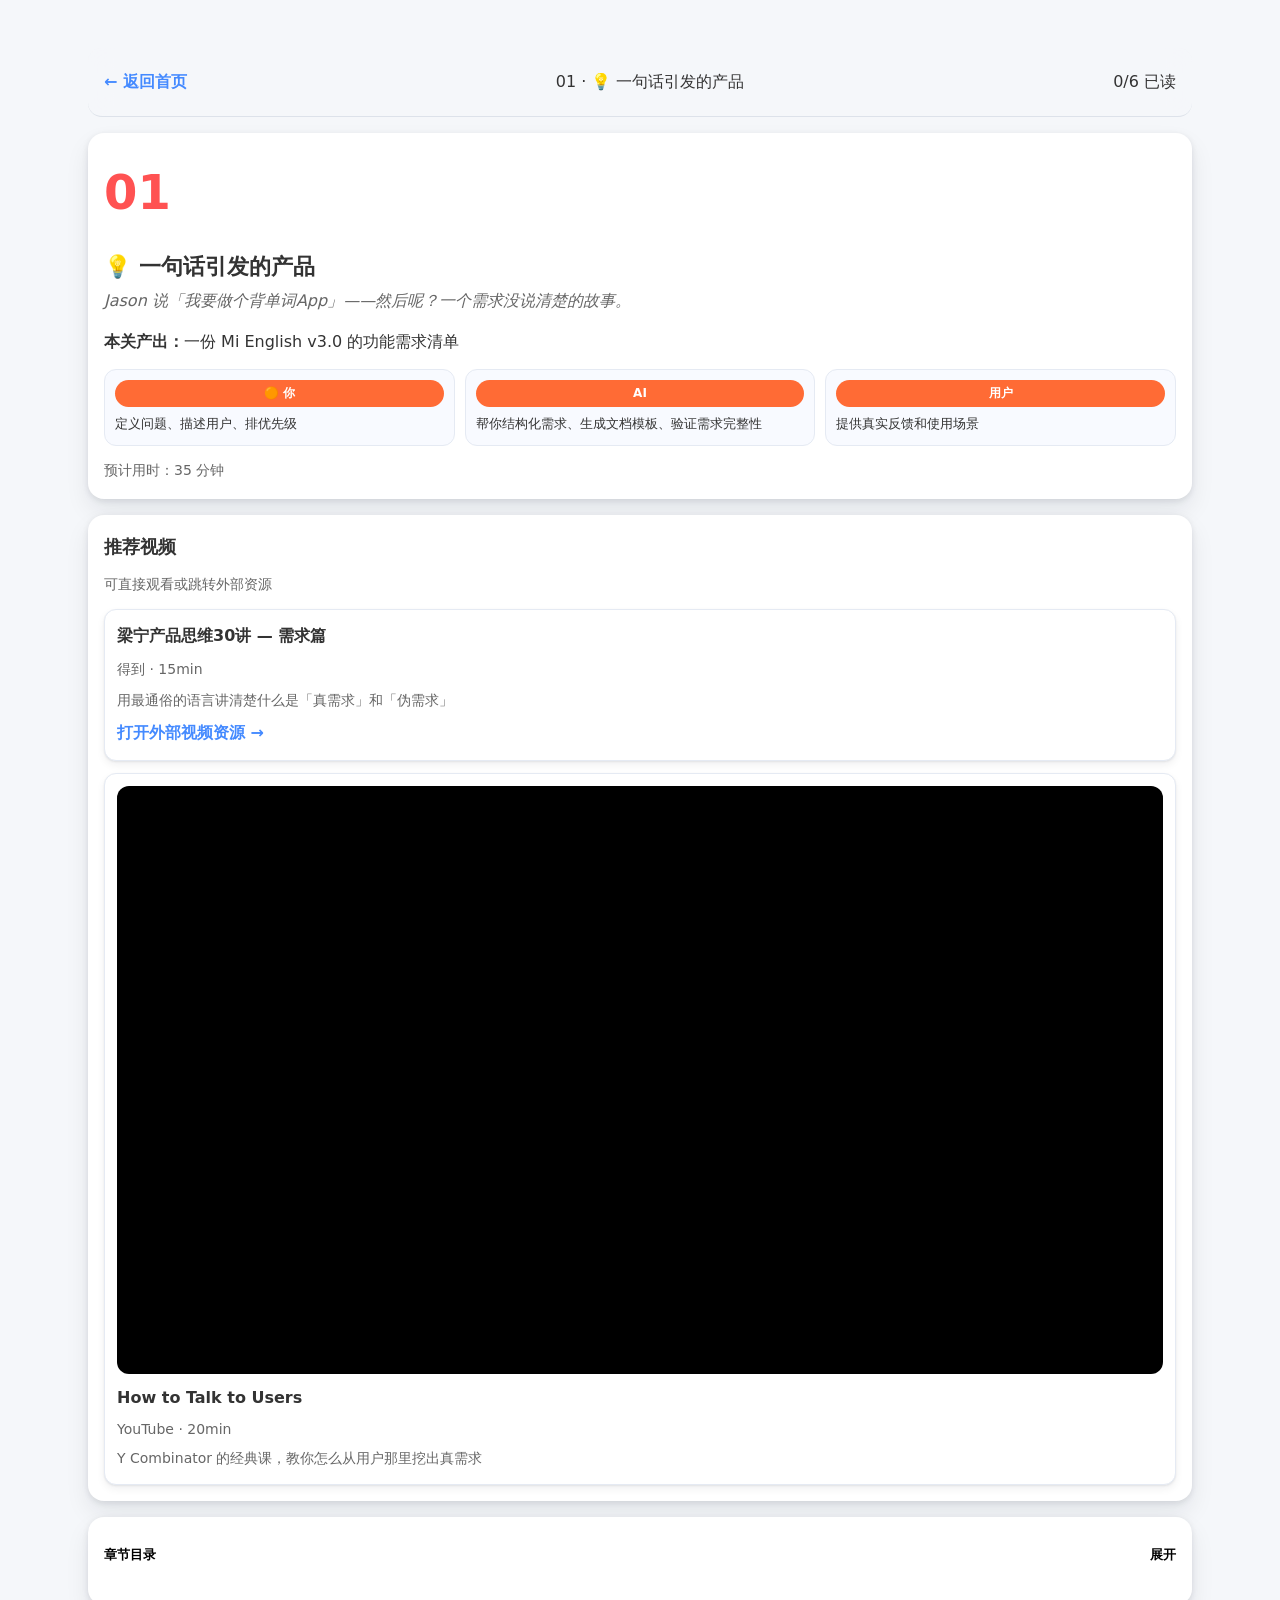
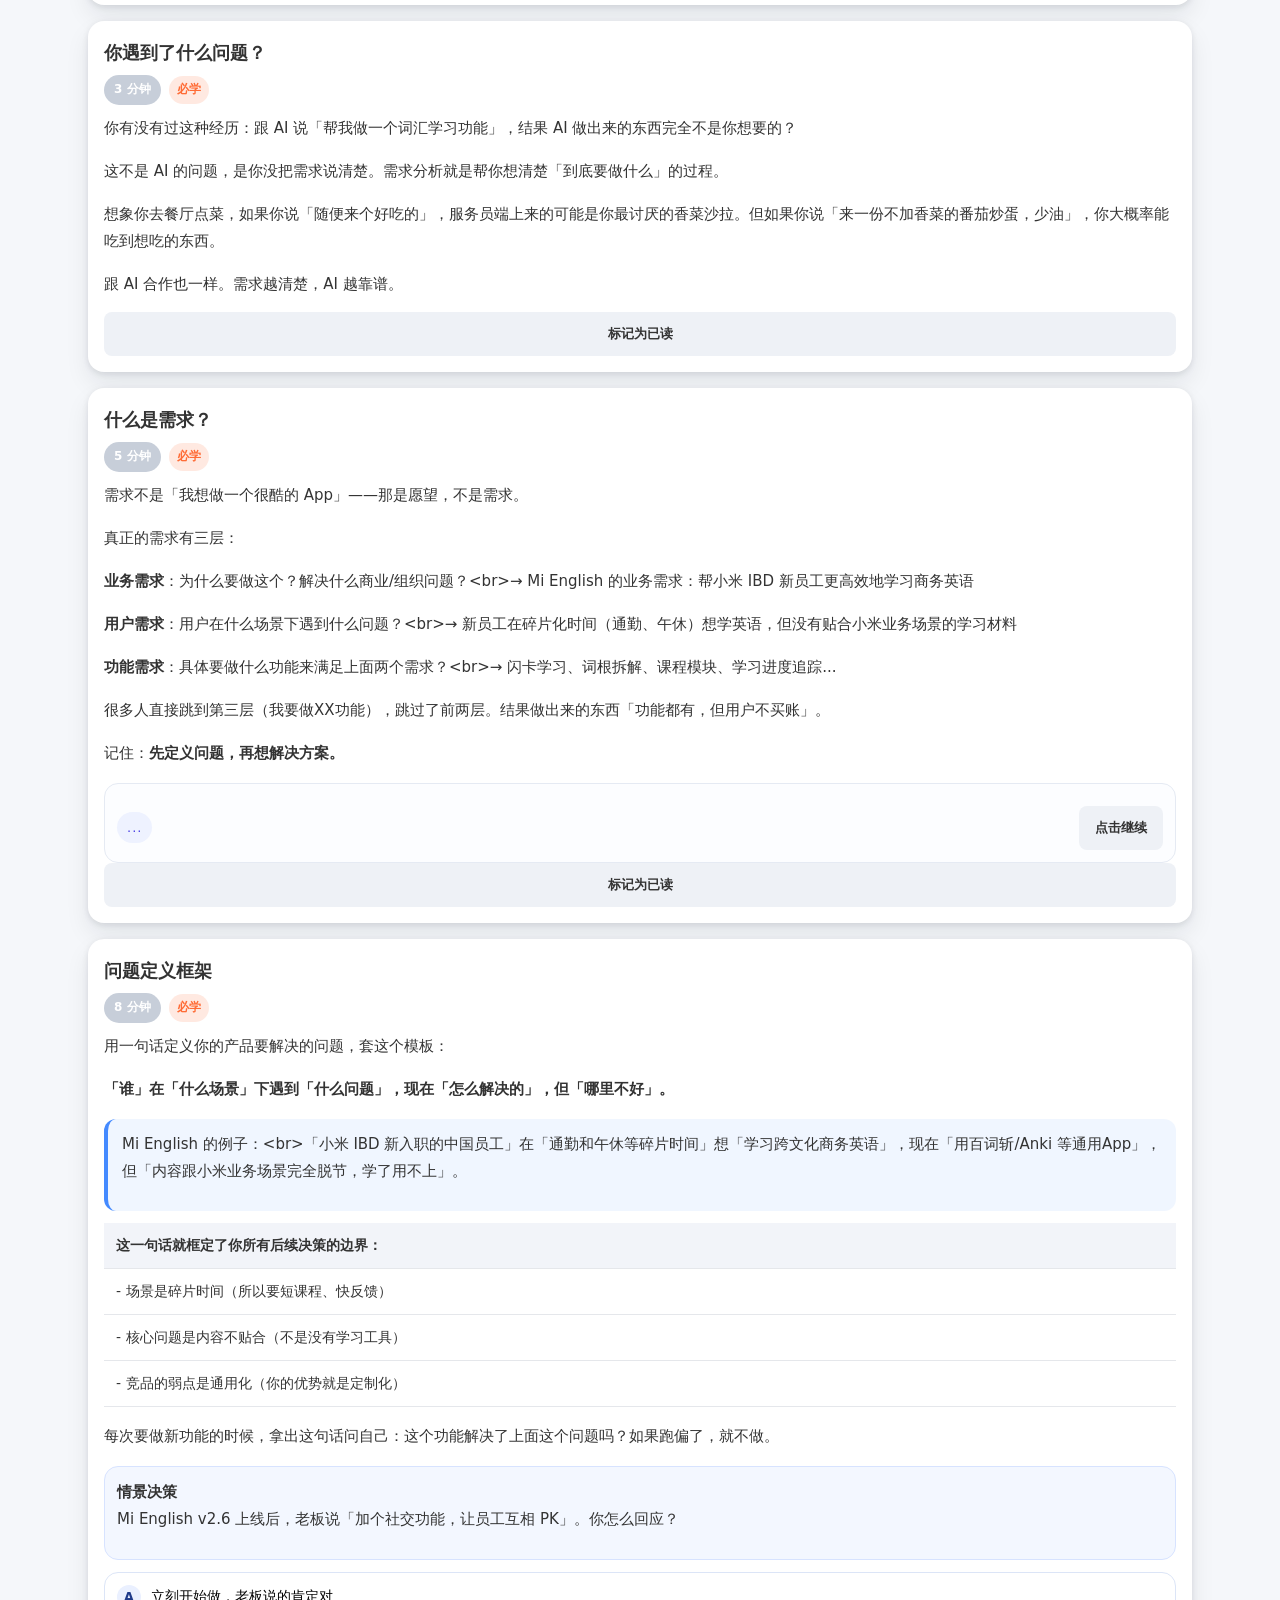
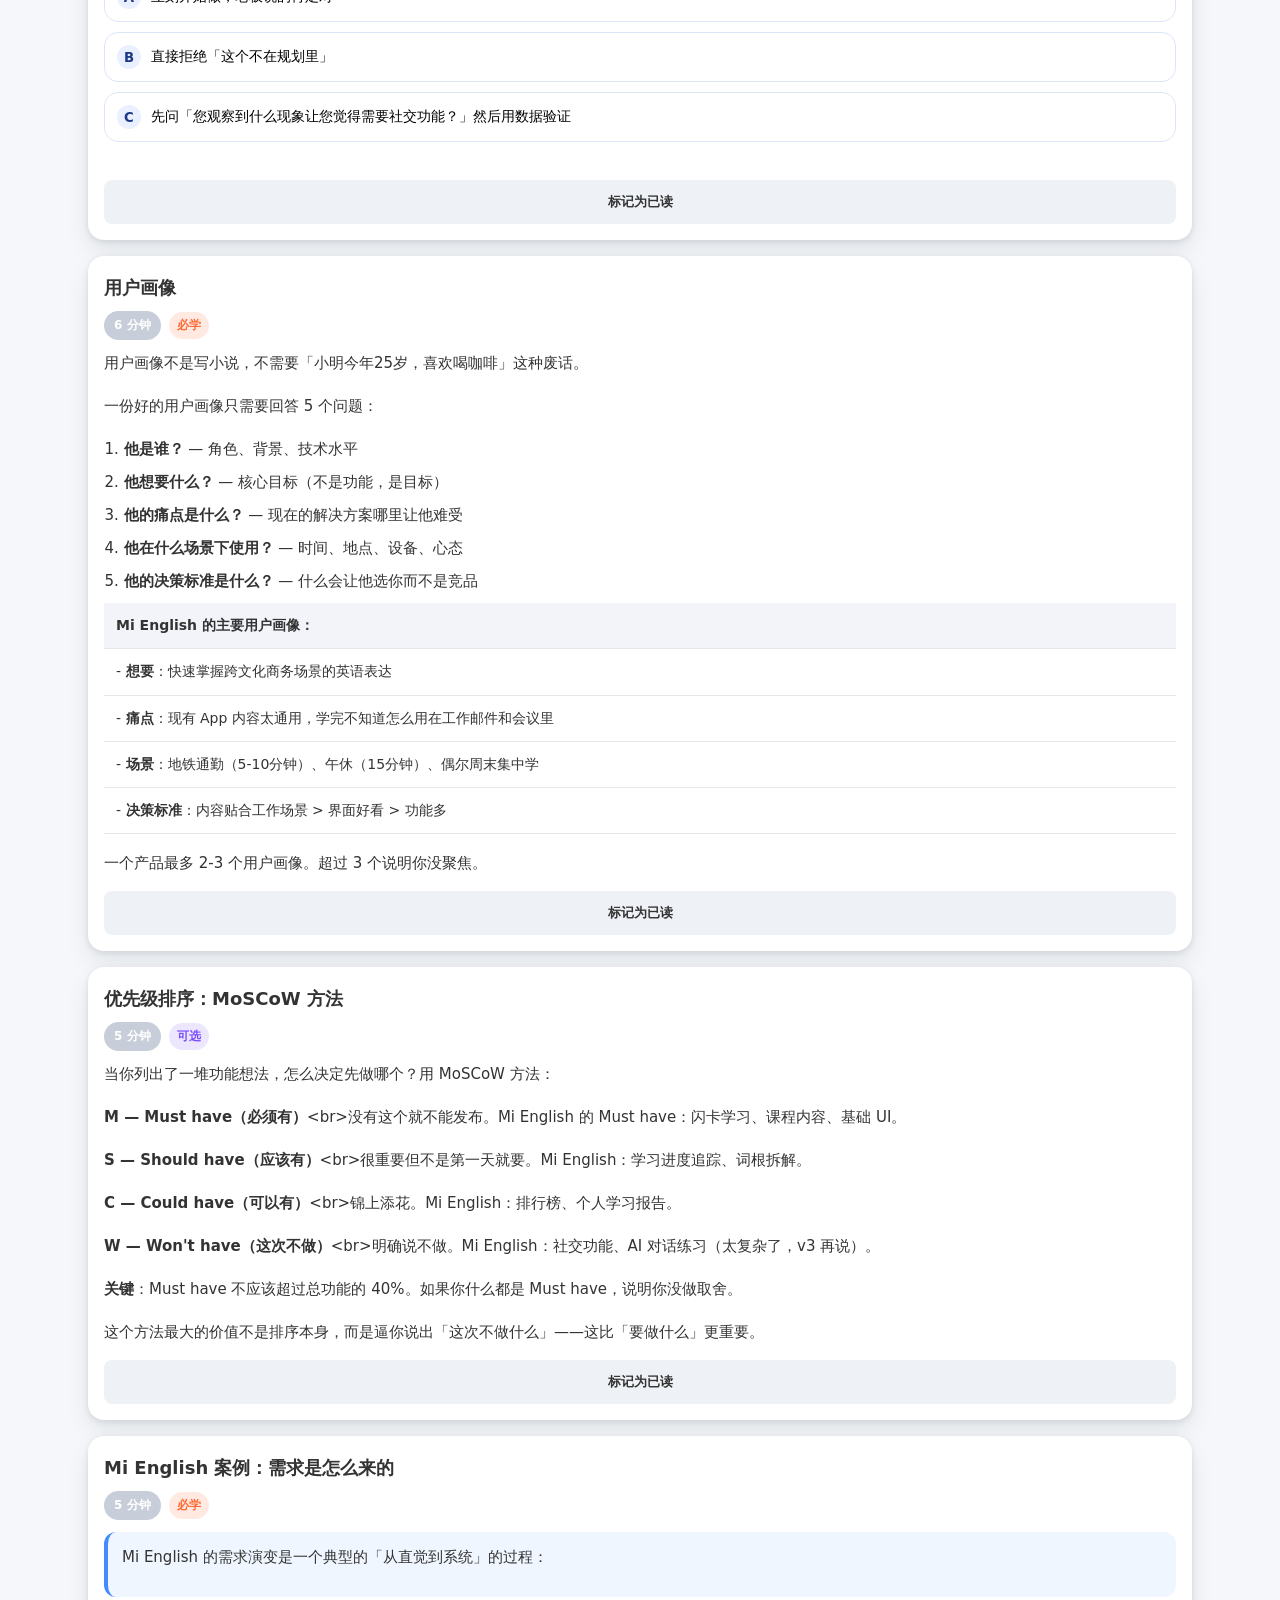
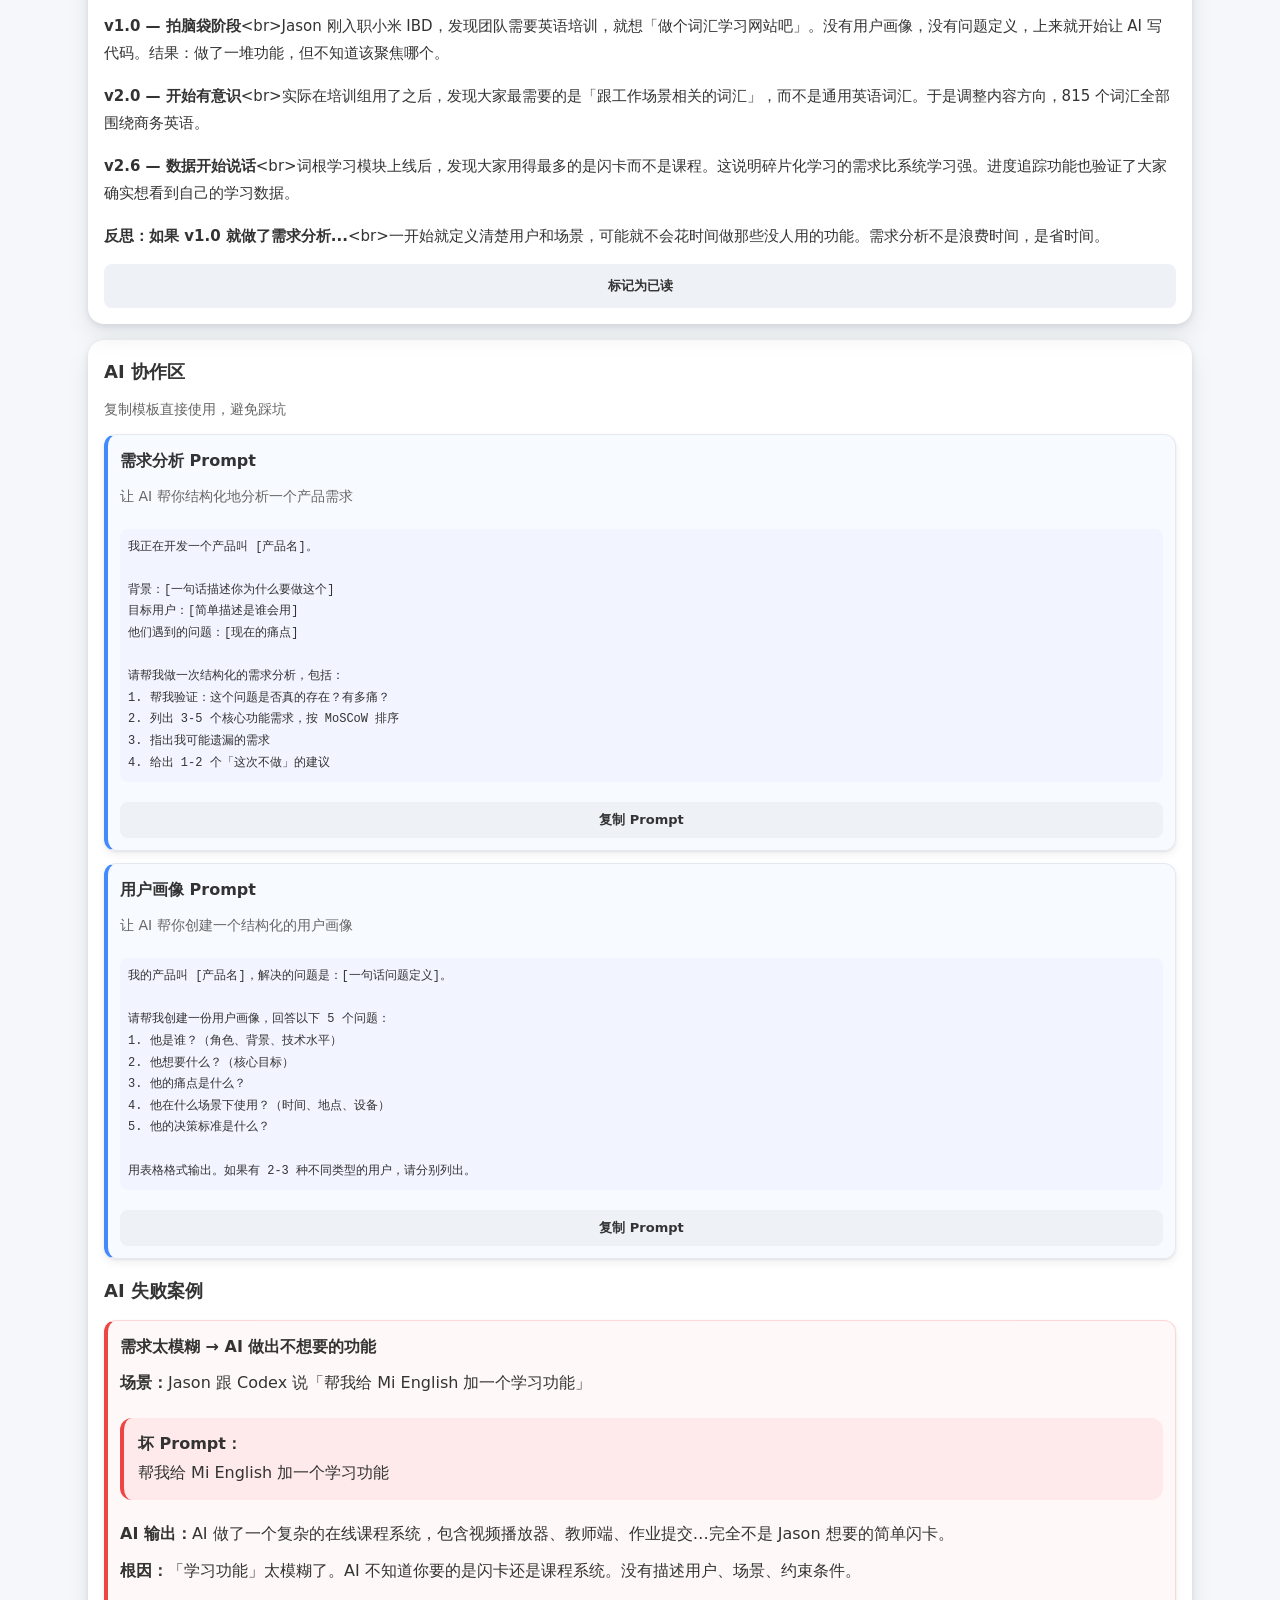
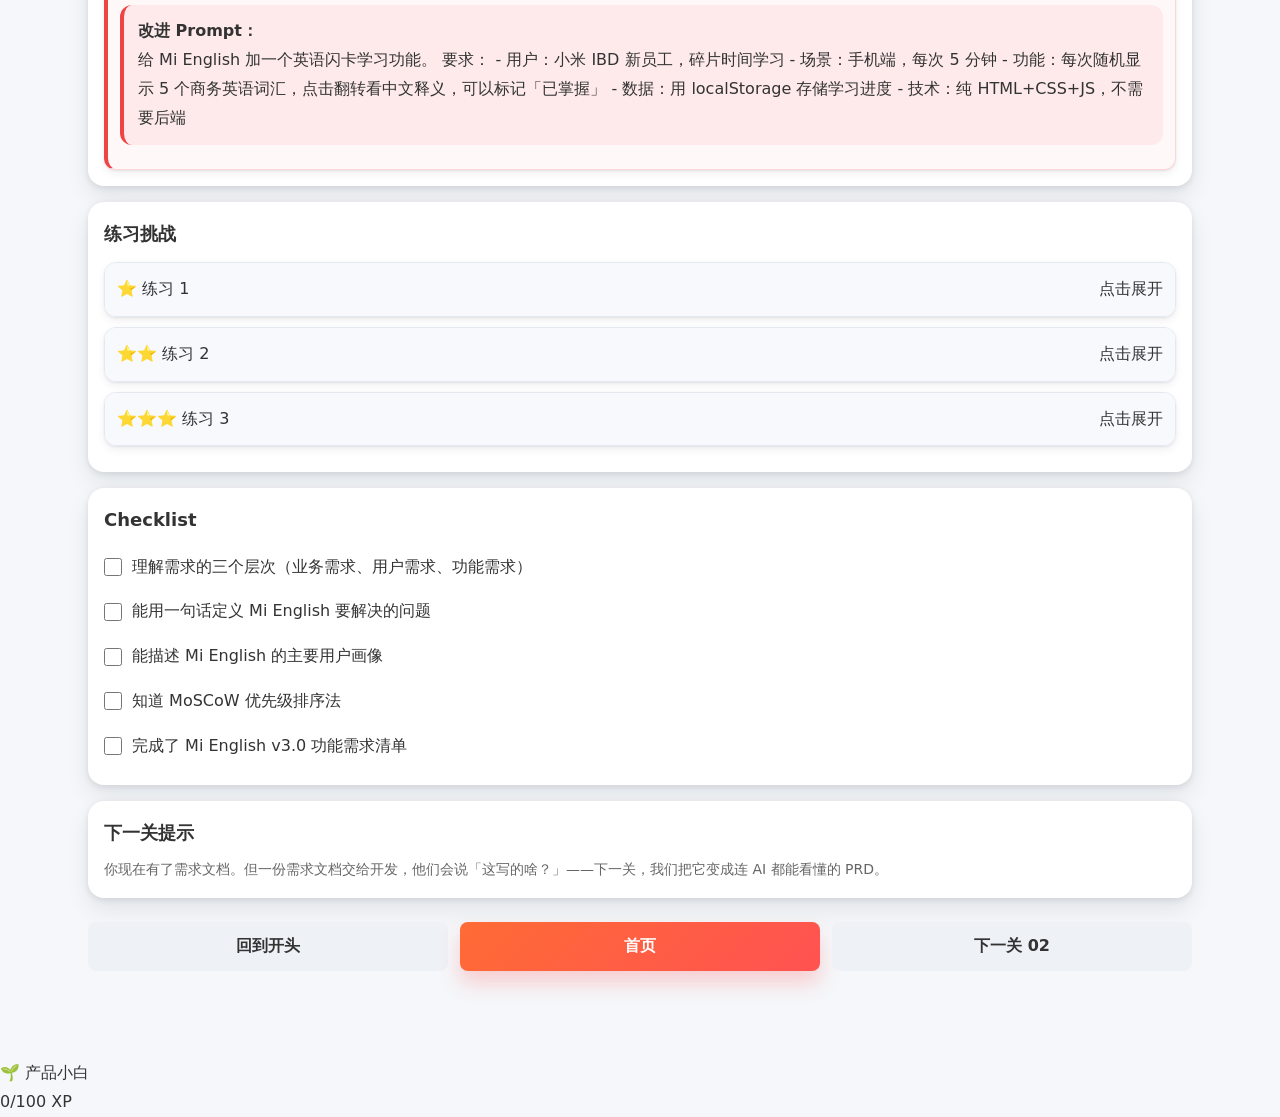
==== commit c6aac8b8: "fix: add cache-busting to global.css to force new max-height fix" ====
--- a/stage.html
+++ b/stage.html
@@ -5,8 +5,8 @@
   <meta name="viewport" content="width=device-width, initial-scale=1.0" />
   <title>阶段详情</title>
   <link rel="stylesheet" href="css/variables.css" />
-  <link rel="stylesheet" href="css/global.css" />
-  <link rel="stylesheet" href="css/components.css" />
+  <link rel="stylesheet" href="css/global.css?v=2" />
+  <link rel="stylesheet" href="css/components-v2.css" />
 </head>
 <body data-page="stage">
   <div class="container" id="stage-content">
@@ -65,16 +65,16 @@
 
   <nav class="bottom-nav">
     <a href="index.html" data-page="home"><span class="nav-icon">🏠</span><span>首页</span></a>
-    <a href="#" data-page="lab"><span class="nav-icon">🧪</span><span>Prompt 实验室</span></a>
-    <a href="#" data-page="glossary"><span class="nav-icon">📖</span><span>术语表</span></a>
-    <a href="#" data-page="progress"><span class="nav-icon">📊</span><span>进度</span></a>
+    <a href="#stage-prompts" data-page="lab"><span class="nav-icon">🧪</span><span>AI 协作</span></a>
+    <a href="#stage-toc" data-page="glossary"><span class="nav-icon">📖</span><span>目录</span></a>
+    <a href="#stage-checklist" data-page="progress"><span class="nav-icon">📊</span><span>进度</span></a>
   </nav>
 
-  <script src="js/app.js"></script>
-  <script src="js/rpg.js"></script>
-  <script src="js/glossary-sheet.js"></script>
-  <script src="js/diagrams.js"></script>
-  <script src="js/interactive.js"></script>
-  <script src="js/stage-renderer.js"></script>
+  <script src="js/app.js?v=2"></script>
+  <script src="js/rpg.js?v=1"></script>
+  <script src="js/glossary-sheet.js?v=1"></script>
+  <script src="js/diagrams.js?v=1"></script>
+  <script src="js/interactive.js?v=1"></script>
+  <script src="js/stage-renderer-v2.js"></script>
 </body>
 </html>
--- a/css/global.css
+++ b/css/global.css
@@ -223,7 +223,8 @@
 }
 
 .collapsible.open {
-  max-height: 2000px;
+  max-height: none;
+  overflow: visible;
 }
 
 .collapsible-toggle {
--- a/css/components-v2.css
+++ b/css/components-v2.css
@@ -0,0 +1,1384 @@
+.cta-section {
+  margin-bottom: 20px;
+}
+
+.cta-section .btn {
+  width: 100%;
+  margin-bottom: 8px;
+}
+
+.diagnosis-card {
+  margin: 20px 0;
+}
+
+.diagnosis-card .diagnosis-header {
+  display: flex;
+  align-items: center;
+  justify-content: space-between;
+  gap: 12px;
+  margin-bottom: 8px;
+}
+
+.quiz-question {
+  margin-top: 16px;
+  padding: 12px;
+  background: #F7F9FC;
+  border-radius: 12px;
+}
+
+.quiz-question h4 {
+  font-size: 15px;
+  margin-bottom: 8px;
+}
+
+.quiz-options {
+  display: grid;
+  gap: 8px;
+}
+
+.quiz-options label {
+  display: flex;
+  align-items: center;
+  gap: 8px;
+  font-size: 14px;
+  min-height: 44px;
+}
+
+.quiz-result {
+  margin-top: 16px;
+  padding: 12px;
+  border-radius: 12px;
+  background: #F0F7FF;
+}
+
+.decision-block {
+  display: grid;
+  gap: 12px;
+}
+
+.decision-scenario {
+  border: 1px solid #D7E3FF;
+  background: #F3F7FF;
+  border-radius: 14px;
+  padding: 12px;
+}
+
+.decision-scenario p {
+  margin: 6px 0 0;
+}
+
+.decision-options {
+  display: grid;
+  gap: 10px;
+}
+
+.decision-option {
+  width: 100%;
+  text-align: left;
+  border: 1px solid #DCE5F7;
+  border-radius: 14px;
+  background: #fff;
+  padding: 12px;
+  display: flex;
+  align-items: flex-start;
+  gap: 10px;
+  transition: border-color 200ms ease, transform 200ms ease, box-shadow 200ms ease;
+}
+
+.decision-option:disabled {
+  opacity: 1;
+}
+
+.decision-option.selected {
+  border-color: #448AFF;
+  box-shadow: 0 6px 16px rgba(68, 138, 255, 0.16);
+}
+
+.decision-option.best {
+  border-color: #2E7D32;
+  background: #F2FBF3;
+}
+
+.decision-option.non-best {
+  border-color: #FB8C00;
+  background: #FFF7ED;
+}
+
+.decision-label {
+  width: 24px;
+  height: 24px;
+  border-radius: 50%;
+  display: inline-flex;
+  align-items: center;
+  justify-content: center;
+  font-weight: 700;
+  color: #1E3A8A;
+  background: #EAF0FF;
+  flex-shrink: 0;
+}
+
+.decision-text {
+  font-size: 14px;
+  line-height: 1.6;
+}
+
+.decision-feedback {
+  border-radius: 12px;
+  border: 1px solid #DCE5F7;
+  background: #F8FAFF;
+  padding: 12px;
+  max-height: 0;
+  opacity: 0;
+  overflow: hidden;
+  transform: translateY(-6px);
+  transition: max-height 280ms ease, opacity 220ms ease, transform 220ms ease, margin-top 220ms ease, padding 220ms ease;
+  margin-top: 0;
+}
+
+.decision-feedback.show {
+  max-height: 640px;
+  opacity: 1;
+  transform: translateY(0);
+  margin-top: 2px;
+}
+
+.decision-result-text {
+  margin: 0;
+}
+
+.decision-xp {
+  margin-top: 8px;
+  display: inline-flex;
+  align-items: center;
+  padding: 4px 10px;
+  border-radius: 999px;
+  background: #E3F2FD;
+  color: #0D47A1;
+  font-weight: 700;
+  font-size: 12px;
+}
+
+.decision-option.shake {
+  animation: decision-shake 360ms ease;
+}
+
+@keyframes decision-shake {
+  0%, 100% { transform: translateX(0); }
+  20% { transform: translateX(-3px); }
+  40% { transform: translateX(3px); }
+  60% { transform: translateX(-2px); }
+  80% { transform: translateX(2px); }
+}
+
+.chat-block {
+  border: 1px solid #E5EAF3;
+  border-radius: 14px;
+  background: #FCFDFF;
+  padding: 12px;
+  display: grid;
+  gap: 10px;
+}
+
+.chat-messages {
+  display: grid;
+  gap: 8px;
+}
+
+.chat-row {
+  display: flex;
+  animation: chat-slide-in 200ms ease;
+}
+
+.chat-row.role-pm {
+  justify-content: flex-end;
+}
+
+.chat-row.role-dev,
+.chat-row.role-ai {
+  justify-content: flex-start;
+}
+
+.chat-row.role-narrator {
+  justify-content: center;
+}
+
+.chat-bubble {
+  max-width: min(85%, 560px);
+  border-radius: 14px;
+  padding: 8px 12px;
+  display: grid;
+  gap: 4px;
+  line-height: 1.6;
+  font-size: 14px;
+}
+
+.chat-name {
+  font-size: 12px;
+  opacity: 0.85;
+}
+
+.chat-row.role-pm .chat-bubble {
+  background: #448AFF;
+  color: #fff;
+  border-bottom-right-radius: 4px;
+}
+
+.chat-row.role-dev .chat-bubble {
+  background: #F0F0F0;
+  color: #1F2937;
+  border-bottom-left-radius: 4px;
+}
+
+.chat-row.role-ai .chat-bubble {
+  background: #7C4DFF;
+  color: #fff;
+  border-bottom-left-radius: 4px;
+}
+
+.chat-ai-icon {
+  margin-right: 6px;
+}
+
+.chat-narrator {
+  margin: 2px 0;
+  font-size: 13px;
+  color: #6B7280;
+  font-style: italic;
+  text-align: center;
+}
+
+.chat-controls {
+  display: flex;
+  align-items: center;
+  justify-content: space-between;
+  gap: 10px;
+}
+
+.chat-typing {
+  min-height: 24px;
+  display: inline-flex;
+  align-items: center;
+  padding: 4px 10px;
+  border-radius: 999px;
+  background: #EEF2FF;
+  color: #4F46E5;
+  font-size: 13px;
+  letter-spacing: 1px;
+}
+
+@keyframes chat-slide-in {
+  from {
+    opacity: 0;
+    transform: translateY(8px);
+  }
+  to {
+    opacity: 1;
+    transform: translateY(0);
+  }
+}
+
+.roles-table {
+  margin: 20px 0;
+}
+
+.stages-grid {
+  display: grid;
+  gap: 16px;
+}
+
+.stage-card {
+  display: flex;
+  flex-direction: column;
+  gap: 12px;
+  cursor: pointer;
+  box-shadow: var(--shadow-sm);
+  transition: transform 200ms ease, box-shadow 200ms ease;
+}
+
+.stage-card:active {
+  transform: scale(0.98);
+}
+
+@media (hover: hover) {
+  .stage-card:hover {
+    transform: translateY(-3px);
+    box-shadow: var(--shadow-lg);
+  }
+}
+
+.stage-meta {
+  display: flex;
+  align-items: center;
+  justify-content: space-between;
+  font-size: 13px;
+  color: var(--text-secondary);
+}
+
+.stage-title {
+  font-size: 16px;
+  font-weight: 700;
+}
+
+.stage-status {
+  align-self: flex-start;
+}
+
+@media (min-width: 768px) {
+  .stages-grid {
+    grid-template-columns: repeat(2, 1fr);
+  }
+
+  .cta-section .btn {
+    width: auto;
+  }
+}
+
+@media (min-width: 1024px) {
+  .stages-grid {
+    grid-template-columns: repeat(3, 1fr);
+  }
+}
+
+.top-nav {
+  display: flex;
+  align-items: center;
+  gap: 12px;
+  margin-bottom: 16px;
+  justify-content: space-between;
+  flex-wrap: wrap;
+  position: sticky;
+  top: 0;
+  z-index: 20;
+  padding: 12px 16px;
+  margin-left: -16px;
+  margin-right: -16px;
+  background: rgba(245, 247, 250, 0.8);
+  backdrop-filter: blur(12px);
+  border-bottom: 1px solid rgba(148, 163, 184, 0.25);
+}
+
+.top-nav .back-link {
+  color: var(--color-blue);
+  font-weight: 600;
+  display: inline-flex;
+  align-items: center;
+  min-height: 44px;
+}
+
+.hero {
+  display: grid;
+  gap: 12px;
+  margin-bottom: 16px;
+}
+
+.hero .hero-title {
+  font-size: 22px;
+  font-weight: 800;
+}
+
+.hero .hero-number {
+  font-size: 48px;
+  font-weight: 800;
+  color: var(--color-red);
+}
+
+.hero .hook {
+  font-style: italic;
+  color: var(--text-secondary);
+}
+
+.stage-hero-image {
+  width: 100%;
+  border-radius: 12px;
+  aspect-ratio: 16 / 9;
+  object-fit: cover;
+  box-shadow: var(--shadow-sm);
+}
+
+.role-grid {
+  display: grid;
+  grid-template-columns: 1fr;
+  gap: 10px;
+}
+
+.role-chip {
+  border: 1px solid #E5EAF3;
+  border-radius: 12px;
+  padding: 10px;
+  background: #F8FAFF;
+  display: grid;
+  gap: 6px;
+}
+
+.role-chip-label {
+  display: inline-flex;
+  align-items: center;
+  justify-content: center;
+  align-self: flex-start;
+  color: #fff;
+  border-radius: 999px;
+  padding: 3px 10px;
+  font-size: 12px;
+  font-weight: 700;
+}
+
+.role-chip p {
+  margin: 0;
+  font-size: 13px;
+  line-height: 1.7;
+}
+
+.section-card {
+  margin-bottom: 16px;
+}
+
+.section-card h2 {
+  font-size: 18px;
+  margin-bottom: 6px;
+}
+
+.section-meta {
+  display: flex;
+  align-items: center;
+  gap: 8px;
+  flex-wrap: wrap;
+  margin-bottom: 10px;
+}
+
+.section-content {
+  line-height: 1.8;
+  font-size: 15px;
+}
+
+.section-content > .content-block + .content-block {
+  margin-top: 16px;
+}
+
+.section-content p {
+  margin: 0 0 14px;
+}
+
+.section-content h3 {
+  font-size: 18px;
+  margin: 0;
+}
+
+.section-content h4 {
+  font-size: 16px;
+  margin: 0;
+  color: #334155;
+}
+
+.section-content ul,
+.section-content ol {
+  padding-left: 1.3em;
+}
+
+.section-content li {
+  margin: 6px 0;
+}
+
+.section-content .markdown-quote {
+  margin: 0;
+  padding: 10px 12px;
+  border-left: 4px solid #94A3B8;
+  background: #F8FAFC;
+  border-radius: 10px;
+  color: #475569;
+}
+
+.section-break {
+  border: 0;
+  border-top: 1px solid #E5EAF3;
+}
+
+.video-grid {
+  display: grid;
+  gap: 12px;
+}
+
+.video-card {
+  border: 1px solid #E5EAF3;
+  border-radius: 12px;
+  padding: 12px;
+  background: #fff;
+  box-shadow: var(--shadow-sm);
+}
+
+.video-info {
+  margin-top: 10px;
+  display: grid;
+  gap: 4px;
+}
+
+.video-embed {
+  position: relative;
+  width: 100%;
+  aspect-ratio: 16 / 9;
+  border-radius: 12px;
+  overflow: hidden;
+  background: #000;
+}
+
+.video-embed iframe {
+  width: 100%;
+  height: 100%;
+  border: 0;
+}
+
+.video-link-card {
+  display: grid;
+  gap: 6px;
+  color: inherit;
+}
+
+.video-link-arrow {
+  color: var(--color-blue);
+  font-weight: 600;
+}
+
+.fade-in-up {
+  animation: fadeInUp 520ms ease both;
+}
+
+/* scroll-reveal: opacity/transform set dynamically by JS */
+
+body[data-page="stage"] .scroll-reveal.revealed {
+  opacity: 1;
+  transform: translateY(0);
+  transition: opacity 0.5s ease, transform 0.5s ease;
+  transition-delay: var(--reveal-delay, 0ms);
+}
+
+body[data-page="stage"] .diagram-container svg path {
+  stroke-dasharray: 1000;
+  stroke-dashoffset: 1000;
+}
+
+body[data-page="stage"] .diagram-container.revealed svg path {
+  animation: svgStrokeDraw 1.5s ease-in-out forwards;
+}
+
+.section-read {
+  width: 100%;
+}
+
+.read-indicator {
+  width: 8px;
+  height: 8px;
+  border-radius: 50%;
+  background: #CBD5F0;
+}
+
+.read-indicator.read {
+  background: var(--color-green);
+}
+
+.toc-item {
+  display: flex;
+  align-items: center;
+  gap: 10px;
+  padding: 8px 10px;
+  border-radius: 10px;
+  background: #F7F9FC;
+  font-weight: 600;
+  font-size: 14px;
+  text-align: left;
+  min-height: 44px;
+}
+
+.prompt-card {
+  border-left: 4px solid var(--color-blue);
+  border-top: 1px solid #E4E8F0;
+  border-right: 1px solid #E4E8F0;
+  border-bottom: 1px solid #E4E8F0;
+  border-radius: 12px;
+  padding: 12px;
+  display: grid;
+  gap: 8px;
+  background: rgba(68, 138, 255, 0.04);
+  box-shadow: var(--shadow-sm);
+}
+
+.prompt-card pre {
+  white-space: pre-wrap;
+  background: #F2F4FF;
+  border-radius: 8px;
+  padding: 8px;
+  font-family: var(--font-mono);
+  font-size: 12px;
+}
+
+.copy-btn {
+  align-self: flex-start;
+  font-size: 13px;
+  min-height: 36px;
+  padding: 6px 14px;
+}
+
+.ai-fail-card {
+  border-radius: 12px;
+  border-left: 4px solid #EF4444;
+  border-top: 1px solid rgba(255, 82, 82, 0.2);
+  border-right: 1px solid rgba(255, 82, 82, 0.2);
+  border-bottom: 1px solid rgba(255, 82, 82, 0.2);
+  padding: 12px;
+  background: rgba(255, 82, 82, 0.04);
+  display: grid;
+  gap: 8px;
+  box-shadow: var(--shadow-sm);
+}
+
+.exercise-panel {
+  border-radius: 12px;
+  border: 1px solid #E4E8F0;
+  margin-bottom: 10px;
+  overflow: hidden;
+  box-shadow: var(--shadow-sm);
+}
+
+.exercise-panel header {
+  padding: 12px;
+  display: flex;
+  justify-content: space-between;
+  align-items: center;
+  background: #F7F9FC;
+  min-height: 44px;
+}
+
+.exercise-panel .panel-body {
+  padding: 12px;
+  display: none;
+}
+
+.exercise-panel.open .panel-body {
+  display: block;
+}
+
+.checklist-item {
+  display: flex;
+  align-items: center;
+  gap: 10px;
+  padding: 8px 0;
+}
+
+.checklist-item input {
+  width: 18px;
+  height: 18px;
+}
+
+.checklist-item.completed span {
+  text-decoration: line-through;
+  color: var(--text-secondary);
+}
+
+.congrats {
+  margin-top: 12px;
+  padding: 16px;
+  background: linear-gradient(135deg, rgba(102, 187, 106, 0.16), rgba(68, 138, 255, 0.08));
+  border-radius: 12px;
+  font-weight: 600;
+  font-size: 16px;
+  text-align: center;
+  animation: congratsPop 600ms cubic-bezier(0.17, 0.89, 0.32, 1.25);
+}
+
+@keyframes congratsPop {
+  0% { transform: scale(0.8); opacity: 0; }
+  50% { transform: scale(1.05); }
+  100% { transform: scale(1); opacity: 1; }
+}
+
+/* Confetti burst for celebrations */
+.confetti-container {
+  position: fixed;
+  top: 0;
+  left: 0;
+  width: 100%;
+  height: 100%;
+  pointer-events: none;
+  z-index: 9999;
+  overflow: hidden;
+}
+
+.confetti-piece {
+  position: absolute;
+  width: 10px;
+  height: 10px;
+  top: -10px;
+  animation: confettiFall 2.5s ease-in-out forwards;
+}
+
+@keyframes confettiFall {
+  0% { transform: translateY(0) rotate(0deg); opacity: 1; }
+  100% { transform: translateY(100vh) rotate(720deg); opacity: 0; }
+}
+
+/* Score reveal animation */
+.score-reveal {
+  font-size: 48px;
+  font-weight: 800;
+  text-align: center;
+  animation: scoreCountUp 1s ease-out;
+}
+
+@keyframes scoreCountUp {
+  0% { transform: scale(0.5); opacity: 0; }
+  60% { transform: scale(1.2); }
+  100% { transform: scale(1); opacity: 1; }
+}
+
+/* Motivational quotes on stage completion */
+.motivation-card {
+  margin: 16px 0;
+  padding: 20px;
+  background: linear-gradient(135deg, #667eea 0%, #764ba2 100%);
+  color: white;
+  border-radius: 16px;
+  text-align: center;
+}
+
+.motivation-card .quote {
+  font-size: 18px;
+  font-weight: 600;
+  margin-bottom: 8px;
+}
+
+.motivation-card .author {
+  font-size: 13px;
+  opacity: 0.8;
+}
+
+.bottom-stage-nav {
+  margin: 24px 0 40px;
+  display: grid;
+  grid-template-columns: repeat(3, 1fr);
+  gap: 12px;
+}
+
+.bottom-stage-nav a {
+  text-align: center;
+}
+
+@keyframes fadeInUp {
+  from {
+    opacity: 0;
+    transform: translateY(12px);
+  }
+  to {
+    opacity: 1;
+    transform: translateY(0);
+  }
+}
+
+@keyframes svgStrokeDraw {
+  to {
+    stroke-dashoffset: 0;
+  }
+}
+
+@media (prefers-reduced-motion: reduce) {
+  .fade-in-up {
+    animation: none;
+  }
+
+  body[data-page="stage"] .content-block.revealed,
+  body[data-page="stage"] .section-card.revealed,
+  body[data-page="stage"] .card.revealed,
+  body[data-page="stage"] .diagram-container.revealed {
+    transition: none;
+  }
+
+  body[data-page="stage"] .diagram-container.revealed svg path {
+    animation: none;
+    stroke-dashoffset: 0;
+  }
+}
+
+@media (min-width: 768px) {
+  .top-nav {
+    margin-left: 0;
+    margin-right: 0;
+    border-radius: 14px;
+  }
+
+  .role-grid {
+    grid-template-columns: repeat(3, minmax(0, 1fr));
+  }
+}
+.interactive-card {
+  position: relative;
+  border: 1px solid #D7E3F7;
+  border-radius: 14px;
+  padding: 12px;
+  background: linear-gradient(135deg, rgba(68, 138, 255, 0.05), rgba(102, 187, 106, 0.06));
+  box-shadow: var(--shadow-sm);
+  overflow: hidden;
+}
+
+.interactive-head {
+  display: grid;
+  gap: 4px;
+  margin-bottom: 10px;
+}
+
+.interactive-badge {
+  display: inline-flex;
+  width: fit-content;
+  font-size: 12px;
+  font-weight: 700;
+  color: var(--color-blue);
+  background: rgba(68, 138, 255, 0.12);
+  border-radius: 999px;
+  padding: 2px 10px;
+}
+
+.interactive-body {
+  display: grid;
+  gap: 10px;
+}
+
+.interactive-actions {
+  display: flex;
+  gap: 8px;
+  flex-wrap: wrap;
+}
+
+.interactive-feedback {
+  font-size: 14px;
+  border-radius: 10px;
+  padding: 8px 10px;
+  border: 1px solid transparent;
+}
+
+.interactive-feedback.success {
+  color: #0F5132;
+  background: rgba(102, 187, 106, 0.16);
+  border-color: rgba(102, 187, 106, 0.4);
+}
+
+.interactive-feedback.error {
+  color: #8E1B1B;
+  background: rgba(255, 82, 82, 0.12);
+  border-color: rgba(255, 82, 82, 0.4);
+}
+
+.interactive-card.solved {
+  border-color: rgba(102, 187, 106, 0.7);
+  box-shadow: 0 0 0 2px rgba(102, 187, 106, 0.2), var(--shadow-sm);
+}
+
+.interactive-card.shake {
+  animation: interactiveShake 280ms ease;
+}
+
+.mini-confetti {
+  position: absolute;
+  inset: 0;
+  pointer-events: none;
+}
+
+.mini-confetti-piece {
+  position: absolute;
+  top: 50%;
+  width: 8px;
+  height: 8px;
+  border-radius: 2px;
+  animation: miniConfetti 900ms ease-out forwards;
+}
+
+.interactive-example {
+  display: none;
+  padding: 8px;
+  border-radius: 8px;
+  background: #EEF2FF;
+}
+
+.interactive-example.show {
+  display: block;
+}
+
+.fill-blank-template {
+  display: flex;
+  flex-wrap: wrap;
+  align-items: center;
+  gap: 6px;
+  line-height: 1.7;
+  background: #fff;
+  border: 1px dashed #BBD1F4;
+  border-radius: 10px;
+  padding: 10px;
+}
+
+.fill-blank-input {
+  min-width: 5ch;
+  max-width: 24ch;
+  border: 1px solid #A8C4F0;
+  border-radius: 8px;
+  padding: 6px 8px;
+  font-size: 14px;
+  background: #fff;
+}
+
+.fill-blank-input:focus {
+  outline: none;
+  border-color: var(--color-blue);
+  box-shadow: 0 0 0 2px rgba(68, 138, 255, 0.2);
+}
+
+.quiz-question {
+  font-weight: 700;
+}
+
+.quiz-options {
+  display: grid;
+  gap: 8px;
+}
+
+.quiz-option {
+  width: 100%;
+  border: 1px solid #CBD5F0;
+  border-radius: 10px;
+  padding: 10px;
+  display: grid;
+  grid-template-columns: auto 1fr;
+  align-items: center;
+  gap: 10px;
+  text-align: left;
+  background: #fff;
+}
+
+.quiz-key {
+  width: 24px;
+  height: 24px;
+  border-radius: 50%;
+  display: inline-grid;
+  place-items: center;
+  background: #EEF2FF;
+  font-weight: 700;
+}
+
+.quiz-option.correct {
+  border-color: rgba(102, 187, 106, 0.8);
+  background: rgba(102, 187, 106, 0.14);
+}
+
+.quiz-option.wrong {
+  border-color: rgba(255, 82, 82, 0.8);
+  background: rgba(255, 82, 82, 0.12);
+}
+
+.quiz-explain {
+  display: none;
+}
+
+.quiz-explain.show {
+  display: block;
+}
+
+.drag-bank,
+.drag-zone {
+  border: 2px dashed #A9C3ED;
+  border-radius: 12px;
+  background: rgba(255, 255, 255, 0.88);
+  padding: 10px;
+  display: grid;
+  gap: 8px;
+}
+
+.drag-zones {
+  display: grid;
+  gap: 8px;
+}
+
+.drag-list {
+  display: flex;
+  flex-wrap: wrap;
+  gap: 8px;
+  min-height: 34px;
+}
+
+.drag-item {
+  border: 1px solid #B6C8EA;
+  border-radius: 999px;
+  padding: 6px 10px;
+  background: #fff;
+  font-size: 14px;
+  font-weight: 600;
+  touch-action: none;
+  user-select: none;
+  -webkit-user-select: none;
+}
+
+.drag-item.is-dragging {
+  opacity: 0.55;
+}
+
+.drag-drop-zone.drag-over {
+  border-color: var(--color-blue);
+  background: rgba(68, 138, 255, 0.11);
+}
+
+.touch-ghost {
+  position: fixed;
+  z-index: 9999;
+  transform: translate(-50%, -50%);
+  pointer-events: none;
+  box-shadow: var(--shadow-md);
+}
+
+.flip-grid {
+  display: grid;
+  gap: 10px;
+  grid-template-columns: repeat(2, minmax(0, 1fr));
+}
+
+.flip-card {
+  border: 0;
+  background: transparent;
+  perspective: 1000px;
+  min-height: 110px;
+  padding: 0;
+}
+
+.flip-inner {
+  position: relative;
+  display: block;
+  height: 100%;
+  min-height: 110px;
+  transform-style: preserve-3d;
+  transition: transform 420ms ease;
+}
+
+.flip-card.flipped .flip-inner {
+  transform: rotateY(180deg);
+}
+
+.flip-face {
+  position: absolute;
+  inset: 0;
+  display: grid;
+  place-items: center;
+  border-radius: 12px;
+  padding: 10px;
+  backface-visibility: hidden;
+  -webkit-backface-visibility: hidden;
+  font-weight: 700;
+  text-align: center;
+  border: 1px solid #BFD0ED;
+}
+
+.flip-front {
+  background: #fff;
+  color: var(--color-slate-800);
+}
+
+.flip-back {
+  transform: rotateY(180deg);
+  background: linear-gradient(140deg, #448AFF, #7C4DFF);
+  color: #fff;
+}
+
+.fade-in-up {
+  animation: fadeInUp 520ms ease both;
+}
+
+.section-read {
+  width: 100%;
+}
+
+.read-indicator {
+  width: 8px;
+  height: 8px;
+  border-radius: 50%;
+  background: #CBD5F0;
+}
+
+.read-indicator.read {
+  background: var(--color-green);
+}
+
+.toc-item {
+  display: flex;
+  align-items: center;
+  gap: 10px;
+  padding: 8px 10px;
+  border-radius: 10px;
+  background: #F7F9FC;
+  font-weight: 600;
+  font-size: 14px;
+  text-align: left;
+  min-height: 44px;
+}
+
+.prompt-card {
+  border-left: 4px solid var(--color-blue);
+  border-top: 1px solid #E4E8F0;
+  border-right: 1px solid #E4E8F0;
+  border-bottom: 1px solid #E4E8F0;
+  border-radius: 12px;
+  padding: 12px;
+  display: grid;
+  gap: 8px;
+  background: rgba(68, 138, 255, 0.04);
+  box-shadow: var(--shadow-sm);
+}
+
+.prompt-card pre {
+  white-space: pre-wrap;
+  background: #F2F4FF;
+  border-radius: 8px;
+  padding: 8px;
+  font-family: var(--font-mono);
+  font-size: 12px;
+}
+
+.copy-btn {
+  align-self: flex-start;
+  font-size: 13px;
+  min-height: 36px;
+  padding: 6px 14px;
+}
+
+.ai-fail-card {
+  border-radius: 12px;
+  border-left: 4px solid #EF4444;
+  border-top: 1px solid rgba(255, 82, 82, 0.2);
+  border-right: 1px solid rgba(255, 82, 82, 0.2);
+  border-bottom: 1px solid rgba(255, 82, 82, 0.2);
+  padding: 12px;
+  background: rgba(255, 82, 82, 0.04);
+  display: grid;
+  gap: 8px;
+  box-shadow: var(--shadow-sm);
+}
+
+.exercise-panel {
+  border-radius: 12px;
+  border: 1px solid #E4E8F0;
+  margin-bottom: 10px;
+  overflow: hidden;
+  box-shadow: var(--shadow-sm);
+}
+
+.exercise-panel header {
+  padding: 12px;
+  display: flex;
+  justify-content: space-between;
+  align-items: center;
+  background: #F7F9FC;
+  min-height: 44px;
+}
+
+.exercise-panel .panel-body {
+  padding: 12px;
+  display: none;
+}
+
+.exercise-panel.open .panel-body {
+  display: block;
+}
+
+.checklist-item {
+  display: flex;
+  align-items: center;
+  gap: 10px;
+  padding: 8px 0;
+}
+
+.checklist-item input {
+  width: 18px;
+  height: 18px;
+}
+
+.checklist-item.completed span {
+  text-decoration: line-through;
+  color: var(--text-secondary);
+}
+
+.congrats {
+  margin-top: 12px;
+  padding: 16px;
+  background: linear-gradient(135deg, rgba(102, 187, 106, 0.16), rgba(68, 138, 255, 0.08));
+  border-radius: 12px;
+  font-weight: 600;
+  font-size: 16px;
+  text-align: center;
+  animation: congratsPop 600ms cubic-bezier(0.17, 0.89, 0.32, 1.25);
+}
+
+@keyframes congratsPop {
+  0% { transform: scale(0.8); opacity: 0; }
+  50% { transform: scale(1.05); }
+  100% { transform: scale(1); opacity: 1; }
+}
+
+/* Confetti burst for celebrations */
+.confetti-container {
+  position: fixed;
+  top: 0;
+  left: 0;
+  width: 100%;
+  height: 100%;
+  pointer-events: none;
+  z-index: 9999;
+  overflow: hidden;
+}
+
+.confetti-piece {
+  position: absolute;
+  width: 10px;
+  height: 10px;
+  top: -10px;
+  animation: confettiFall 2.5s ease-in-out forwards;
+}
+
+@keyframes confettiFall {
+  0% { transform: translateY(0) rotate(0deg); opacity: 1; }
+  100% { transform: translateY(100vh) rotate(720deg); opacity: 0; }
+}
+
+/* Score reveal animation */
+.score-reveal {
+  font-size: 48px;
+  font-weight: 800;
+  text-align: center;
+  animation: scoreCountUp 1s ease-out;
+}
+
+@keyframes scoreCountUp {
+  0% { transform: scale(0.5); opacity: 0; }
+  60% { transform: scale(1.2); }
+  100% { transform: scale(1); opacity: 1; }
+}
+
+@keyframes interactiveShake {
+  0% { transform: translateX(0); }
+  25% { transform: translateX(-4px); }
+  50% { transform: translateX(4px); }
+  75% { transform: translateX(-3px); }
+  100% { transform: translateX(0); }
+}
+
+@keyframes miniConfetti {
+  0% {
+    opacity: 1;
+    transform: translate(-50%, -50%) translateY(0) scale(1);
+  }
+  100% {
+    opacity: 0;
+    transform: translate(-50%, -50%) translateY(64px) scale(0.6) rotate(220deg);
+  }
+}
+
+/* Motivational quotes on stage completion */
+.motivation-card {
+  margin: 16px 0;
+  padding: 20px;
+  background: linear-gradient(135deg, #667eea 0%, #764ba2 100%);
+  color: white;
+  border-radius: 16px;
+  text-align: center;
+}
+
+.motivation-card .quote {
+  font-size: 18px;
+  font-weight: 600;
+  margin-bottom: 8px;
+}
+
+.motivation-card .author {
+  font-size: 13px;
+  opacity: 0.8;
+}
+
+.bottom-stage-nav {
+  margin: 24px 0 40px;
+  display: grid;
+  grid-template-columns: repeat(3, 1fr);
+  gap: 12px;
+}
+
+.bottom-stage-nav a {
+  text-align: center;
+}
+
+@keyframes fadeInUp {
+  from {
+    opacity: 0;
+    transform: translateY(12px);
+  }
+  to {
+    opacity: 1;
+    transform: translateY(0);
+  }
+}
+
+@media (prefers-reduced-motion: reduce) {
+  .fade-in-up {
+    animation: none;
+  }
+
+  .diagram-reveal {
+    opacity: 1;
+    transform: none;
+    transition: none;
+  }
+
+  .flip-inner,
+  .mini-confetti-piece,
+  .interactive-card.shake {
+    animation: none;
+    transition: none;
+  }
+}
+
+.diagram-container {
+  margin: 6px 0;
+  padding: 10px;
+  border-radius: 14px;
+  background: var(--bg-primary);
+  border: 1px solid #E2E8F0;
+  box-shadow: var(--shadow-sm);
+  font-family: var(--font-family);
+}
+
+.diagram-svg {
+  width: 100%;
+  height: auto;
+  display: block;
+}
+
+.diagram-text {
+  font-family: var(--font-family);
+  fill: var(--color-slate-700);
+  font-size: 15px;
+  font-weight: 600;
+}
+
+.diagram-text.title {
+  font-size: 16px;
+}
+
+.diagram-text.headline {
+  font-size: 18px;
+  font-weight: 700;
+}
+
+.diagram-text.subtle {
+  font-size: 13px;
+  font-weight: 500;
+  fill: #475569;
+}
+
+.diagram-reveal {
+  opacity: 0;
+  transform: translateY(8px);
+  transition: opacity 420ms ease, transform 420ms ease;
+}
+
+.diagram-reveal.revealed {
+  opacity: 1;
+  transform: translateY(0);
+}
+
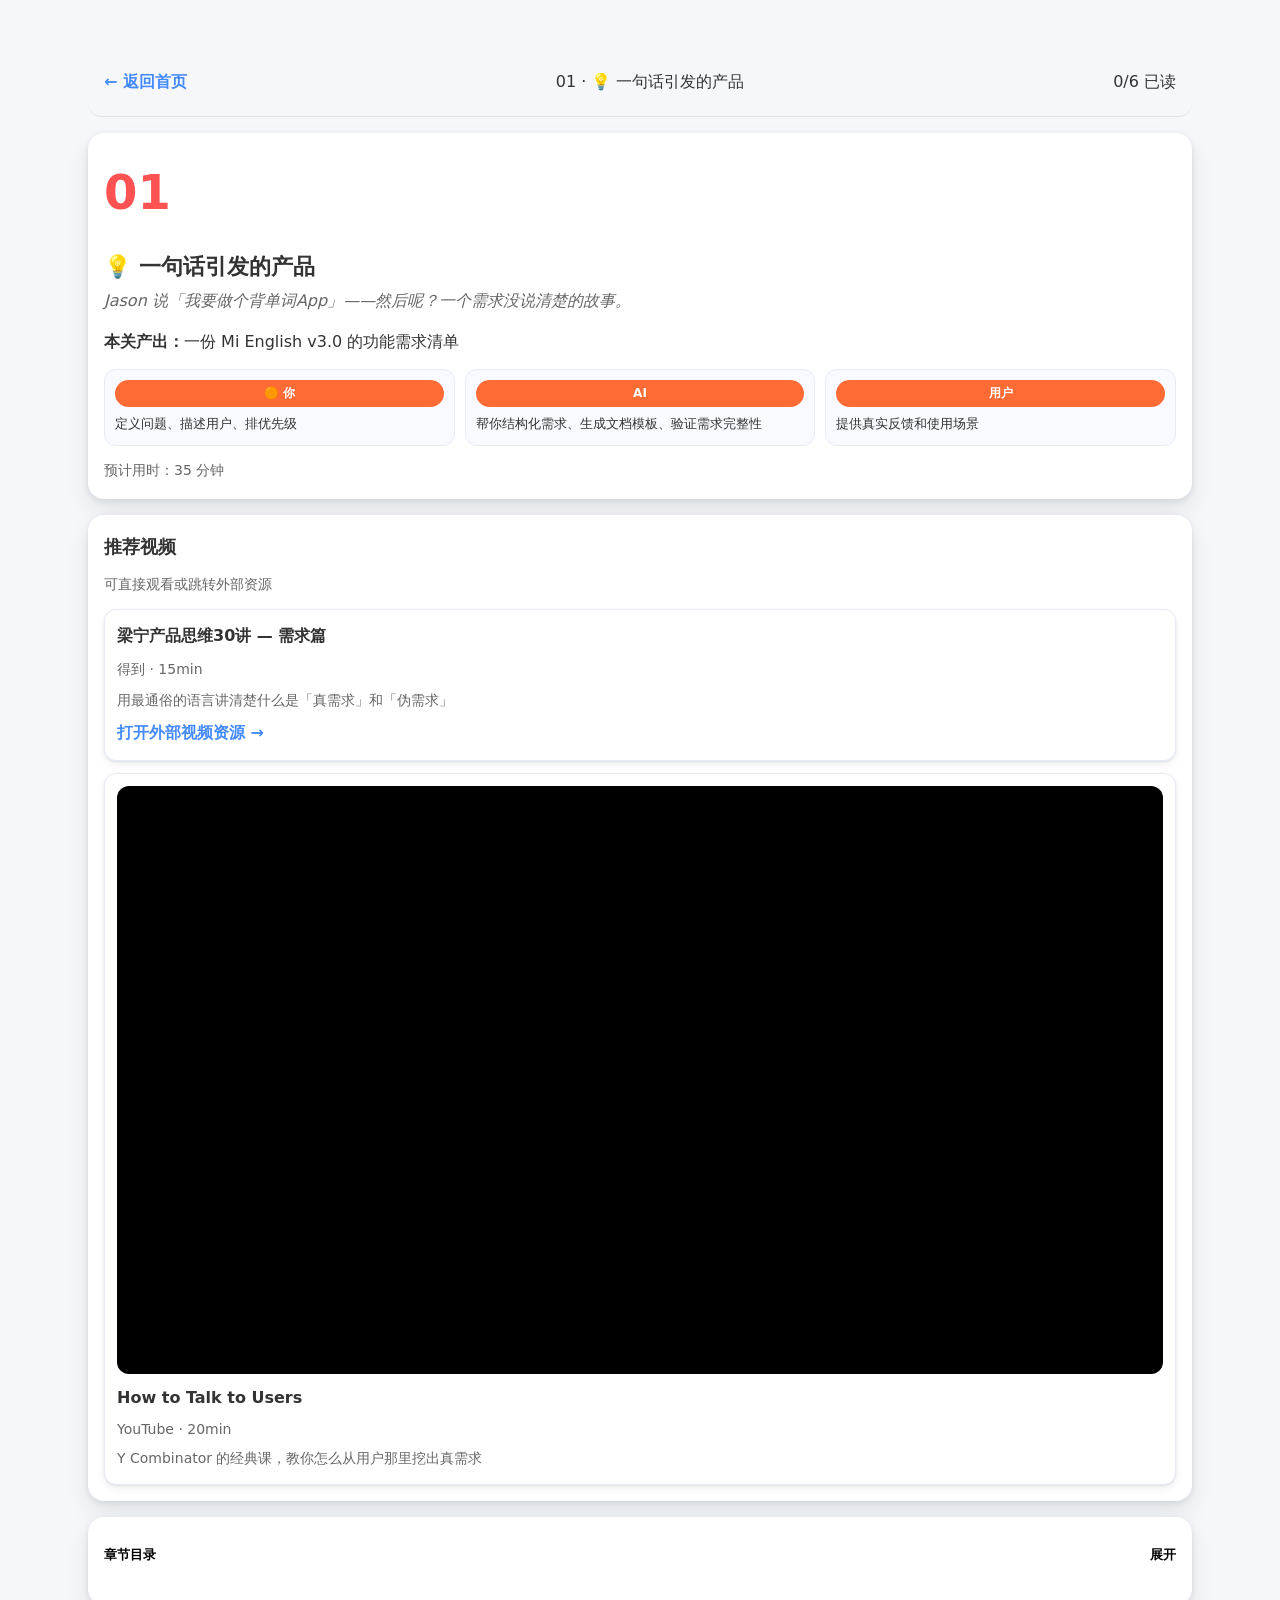
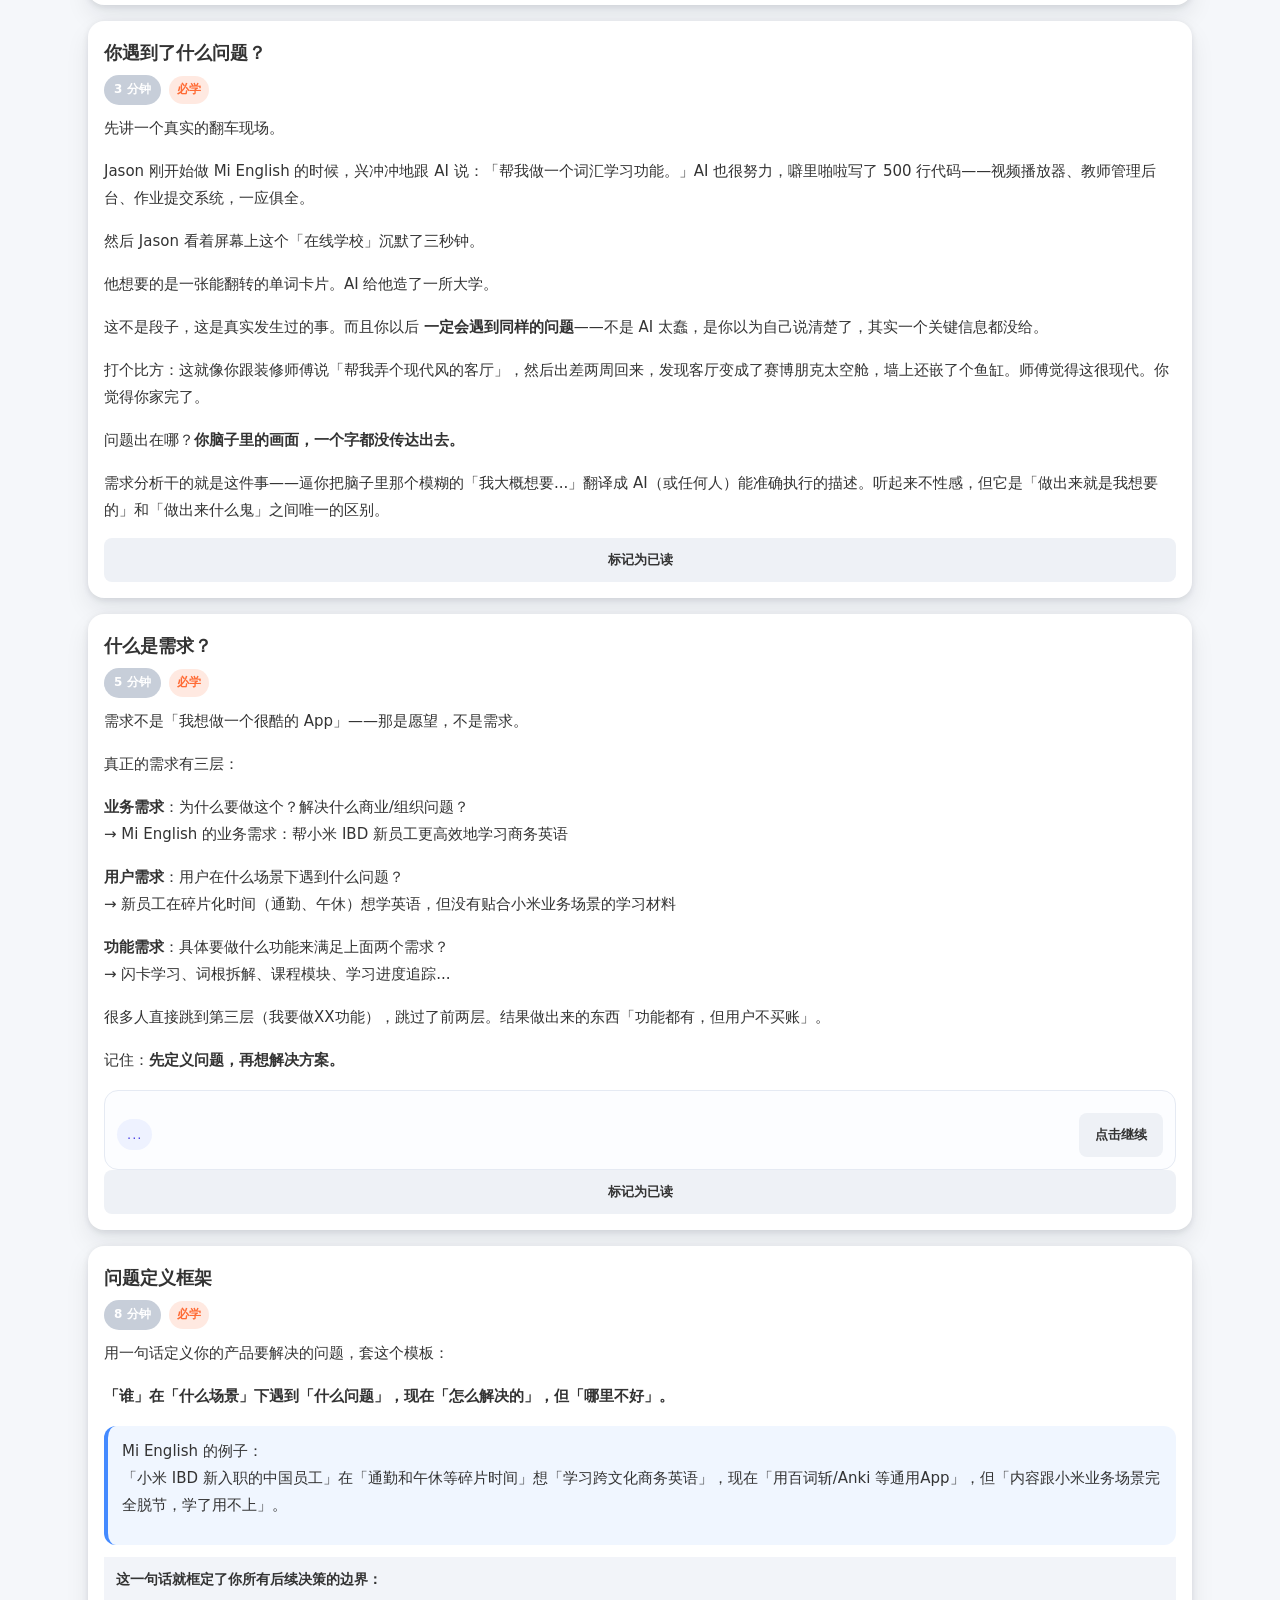
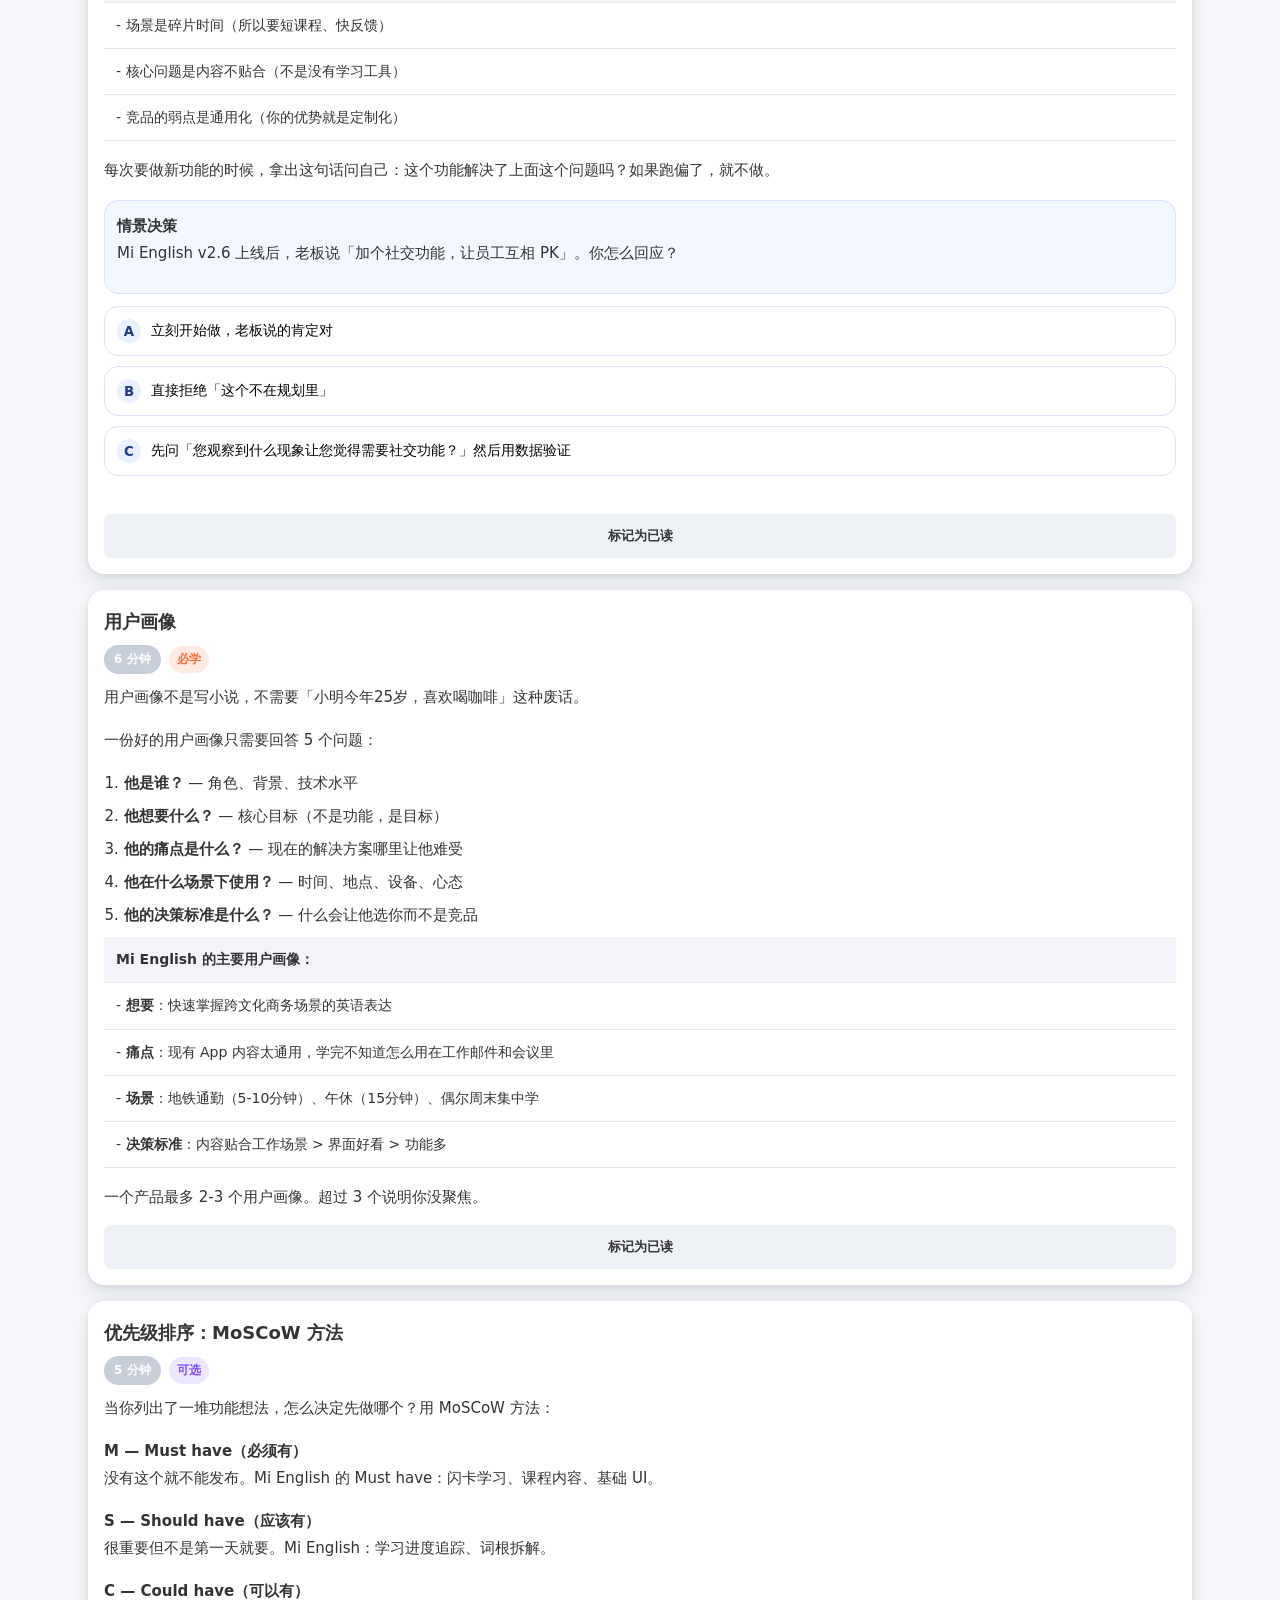
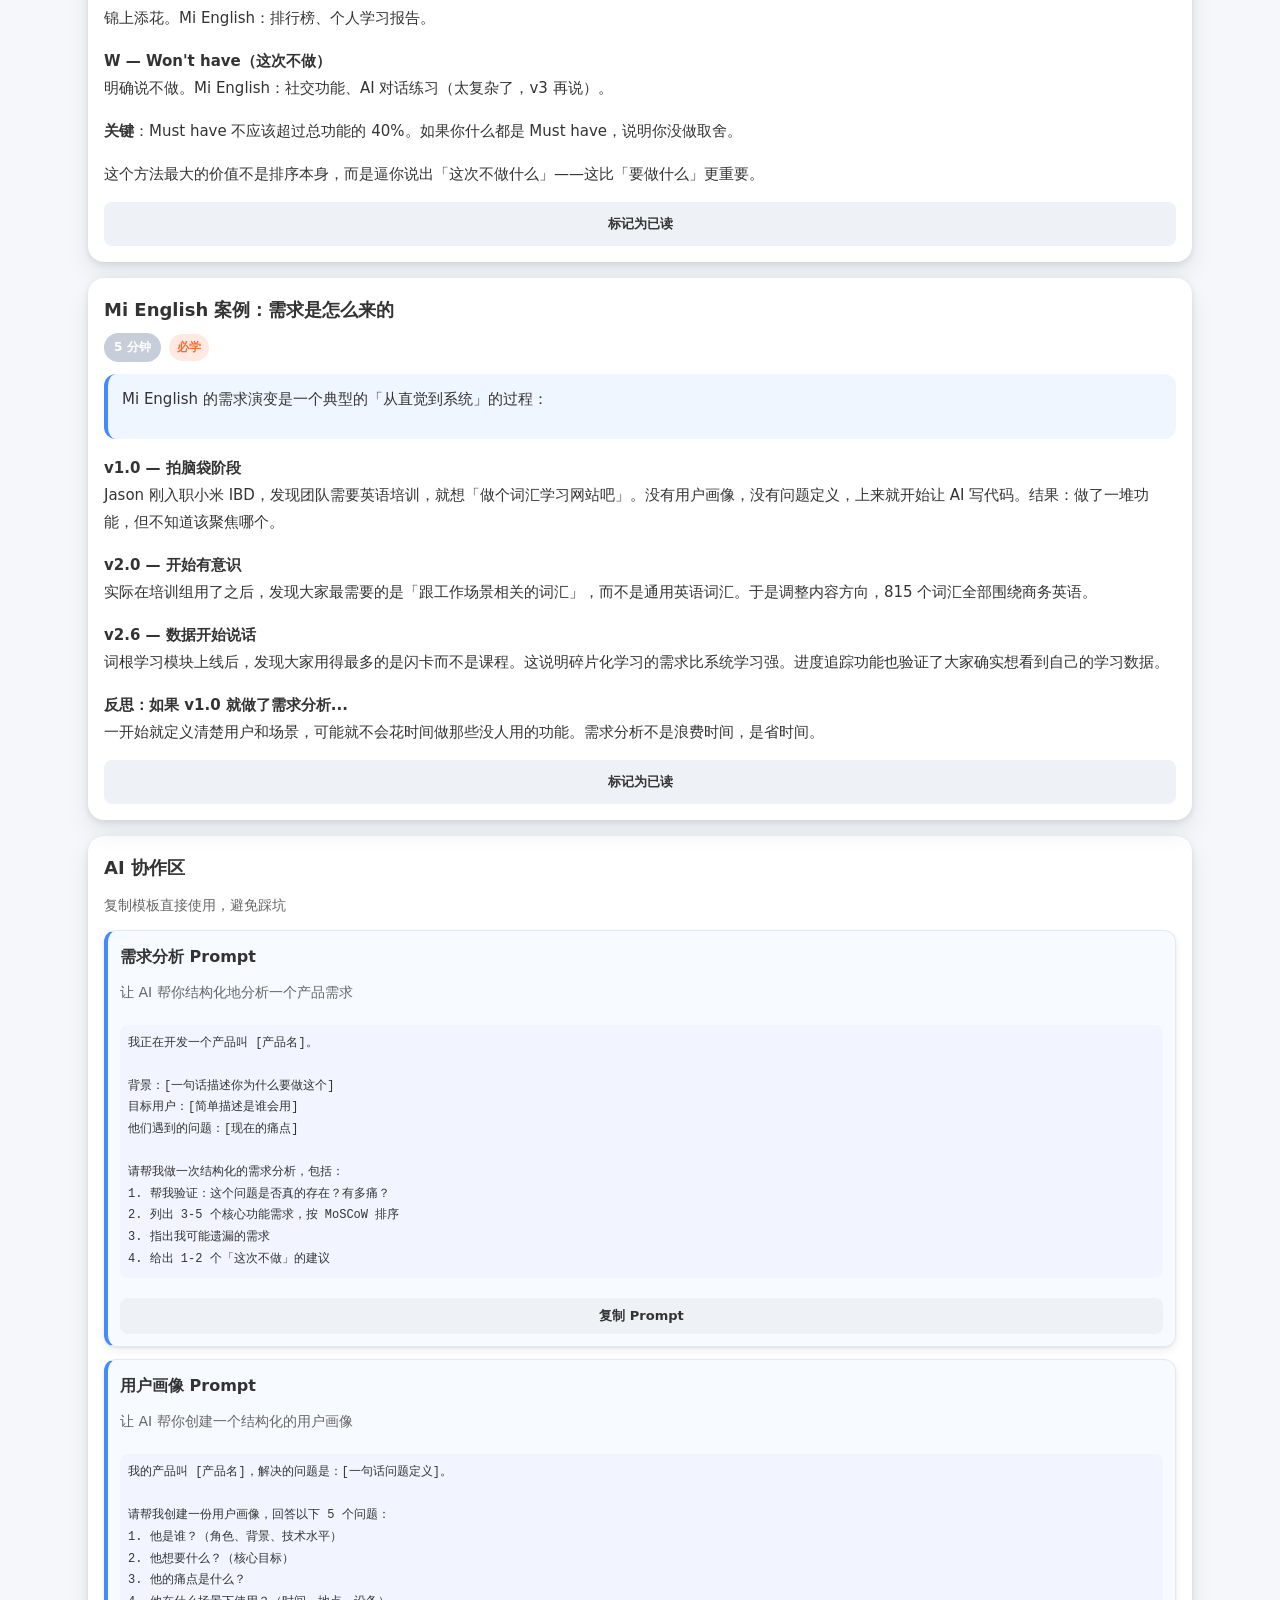
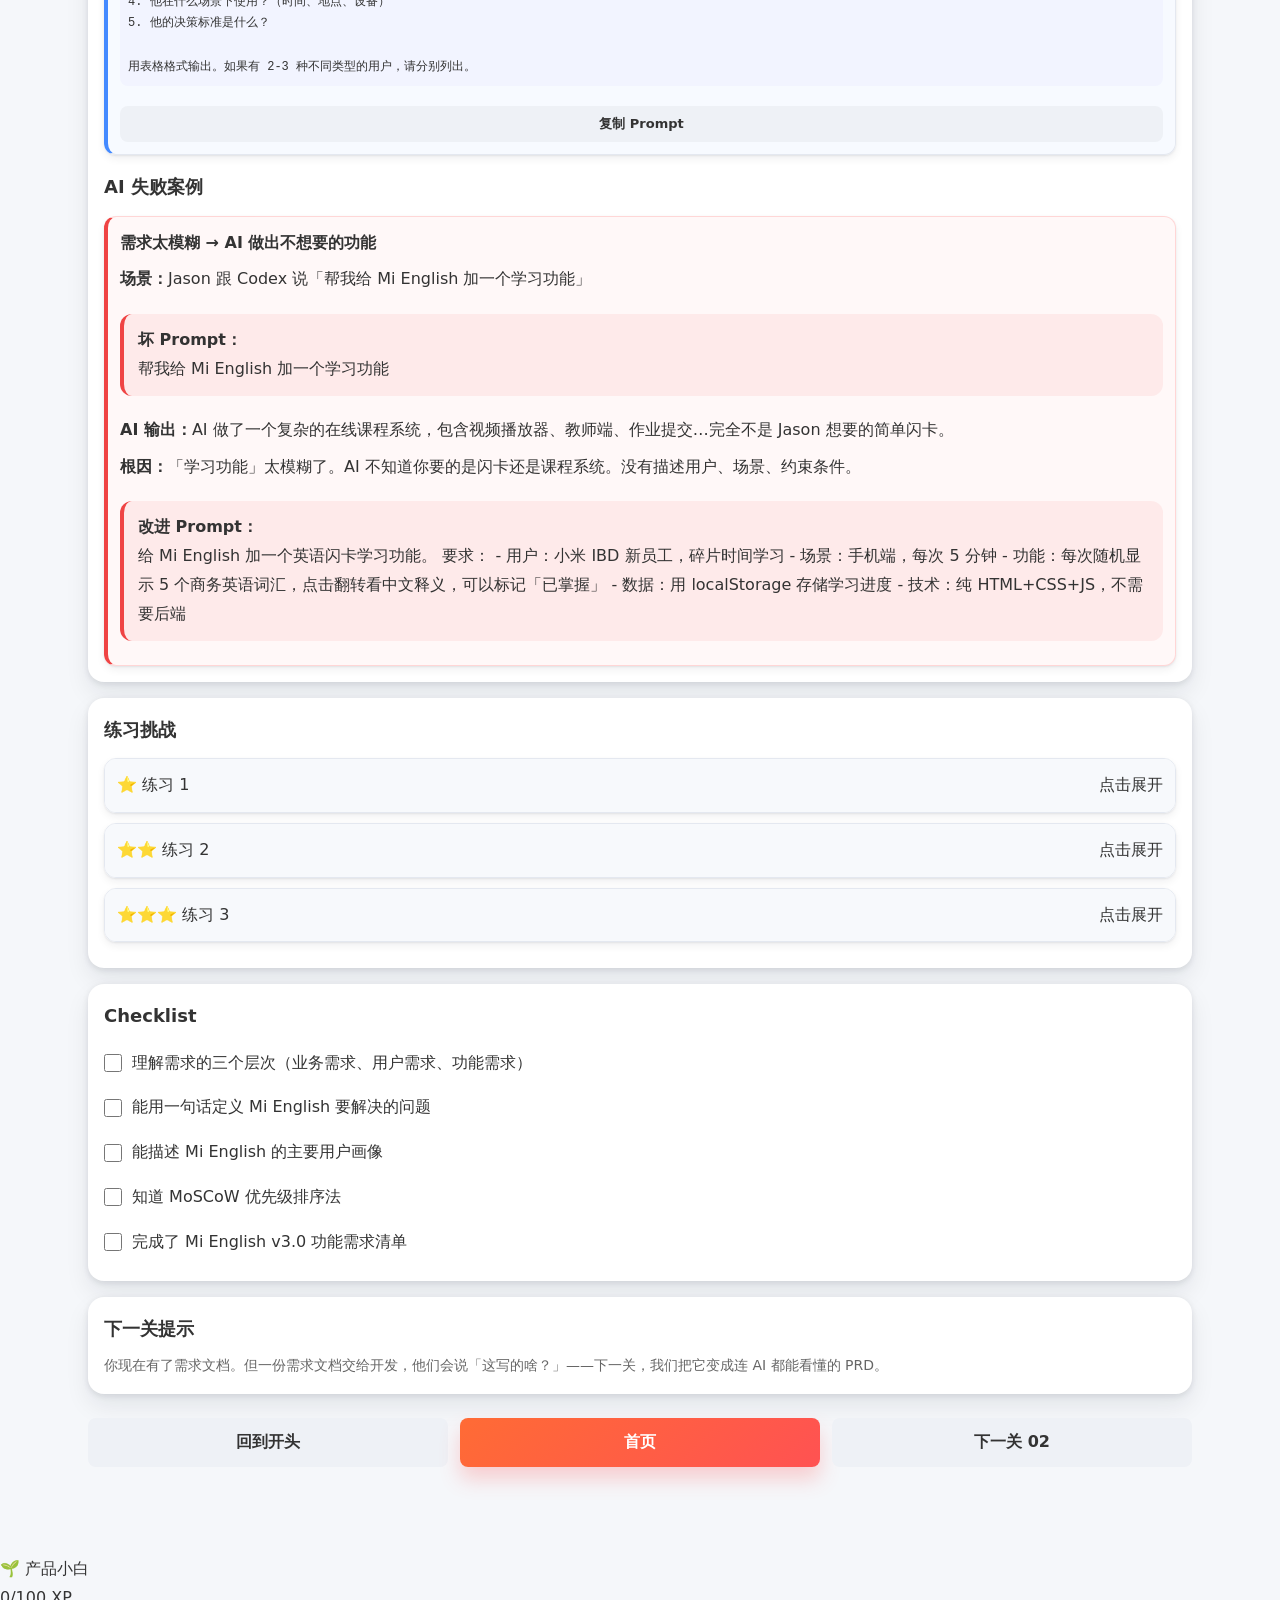
==== commit 98db0b46: "fix: add cache-busting to all JS/CSS refs to force fresh loads" ====
--- a/stage.html
+++ b/stage.html
@@ -5,7 +5,7 @@
   <meta name="viewport" content="width=device-width, initial-scale=1.0" />
   <title>阶段详情</title>
   <link rel="stylesheet" href="css/variables.css" />
-  <link rel="stylesheet" href="css/global.css?v=2" />
+  <link rel="stylesheet" href="css/global.css?v=3" />
   <link rel="stylesheet" href="css/components-v2.css" />
 </head>
 <body data-page="stage">
@@ -75,6 +75,6 @@
   <script src="js/glossary-sheet.js?v=1"></script>
   <script src="js/diagrams.js?v=1"></script>
   <script src="js/interactive.js?v=1"></script>
-  <script src="js/stage-renderer-v2.js"></script>
+  <script src="js/stage-renderer.js?v=3"></script>
 </body>
 </html>
--- a/css/global.css
+++ b/css/global.css
@@ -287,6 +287,10 @@
   font-size: 14px;
 }
 
+.loading[hidden] {
+  display: none;
+}
+
 .loading-spinner {
   width: 16px;
   height: 16px;
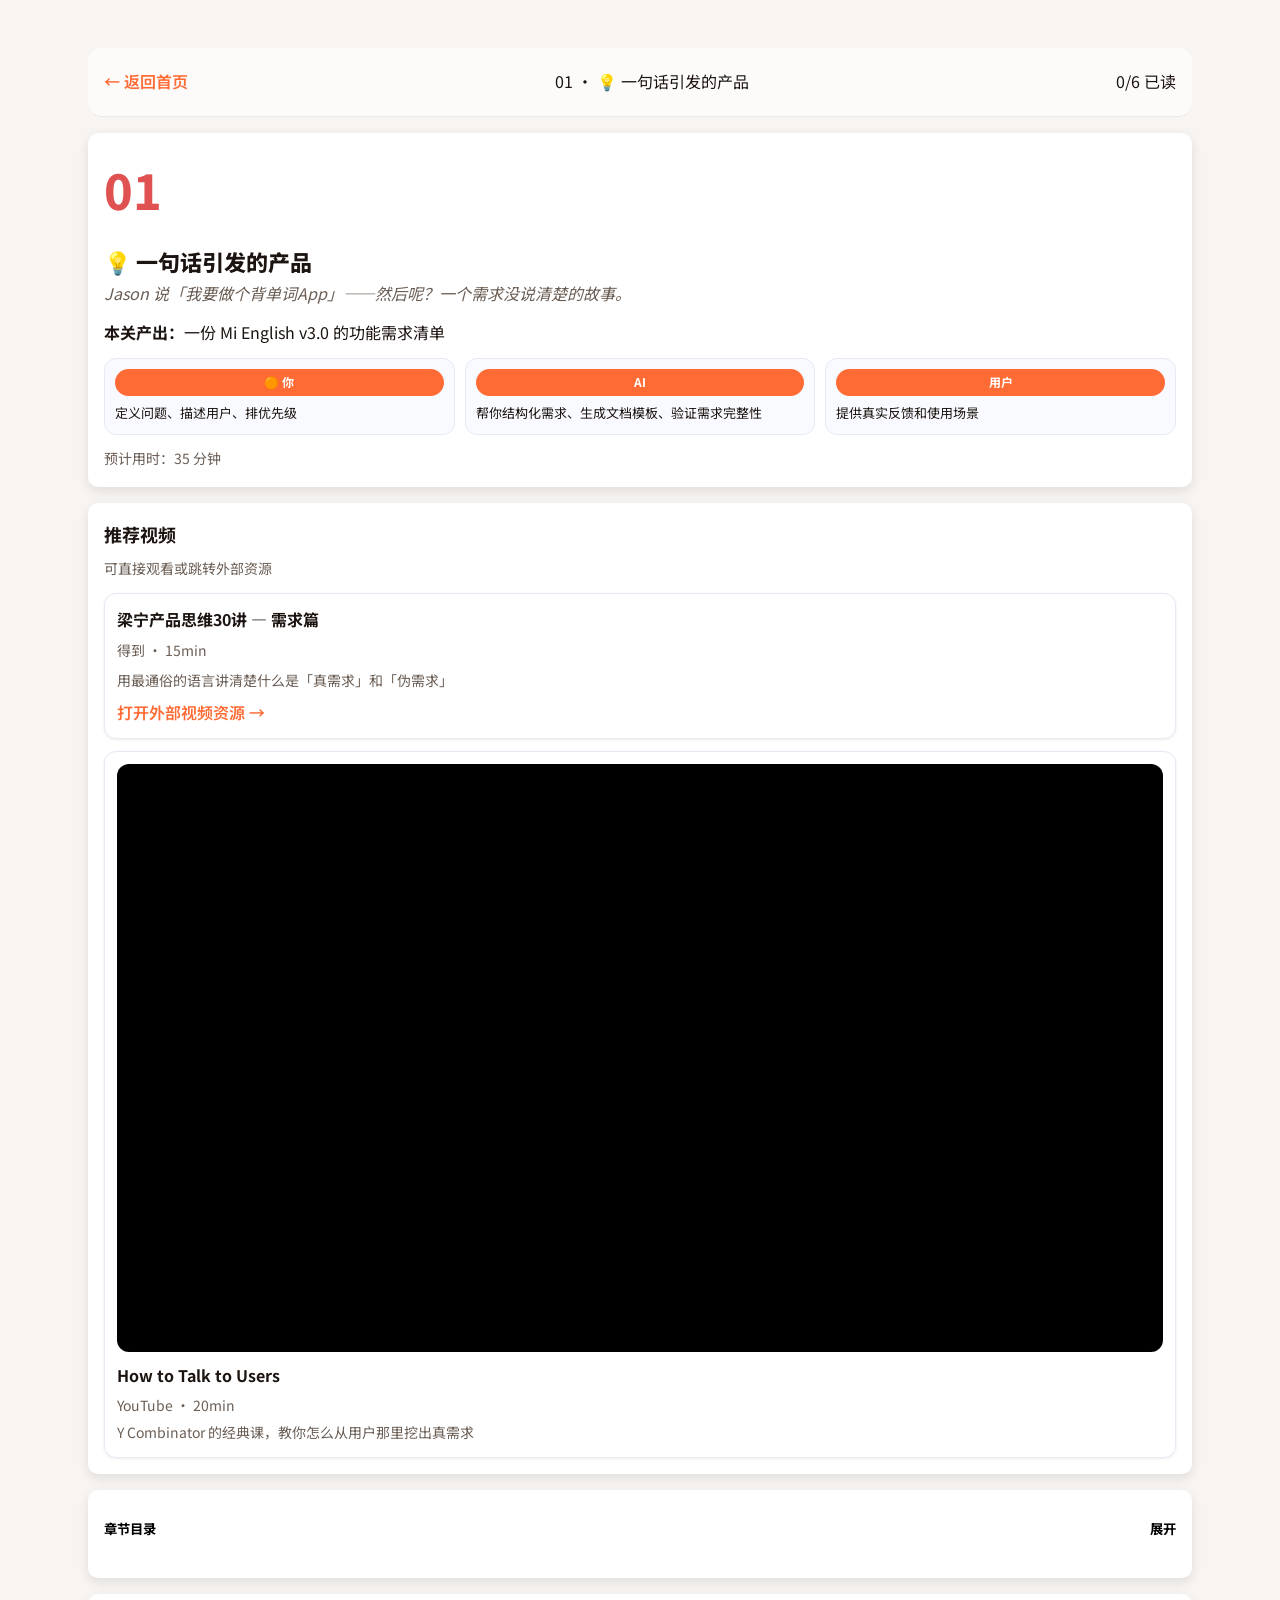
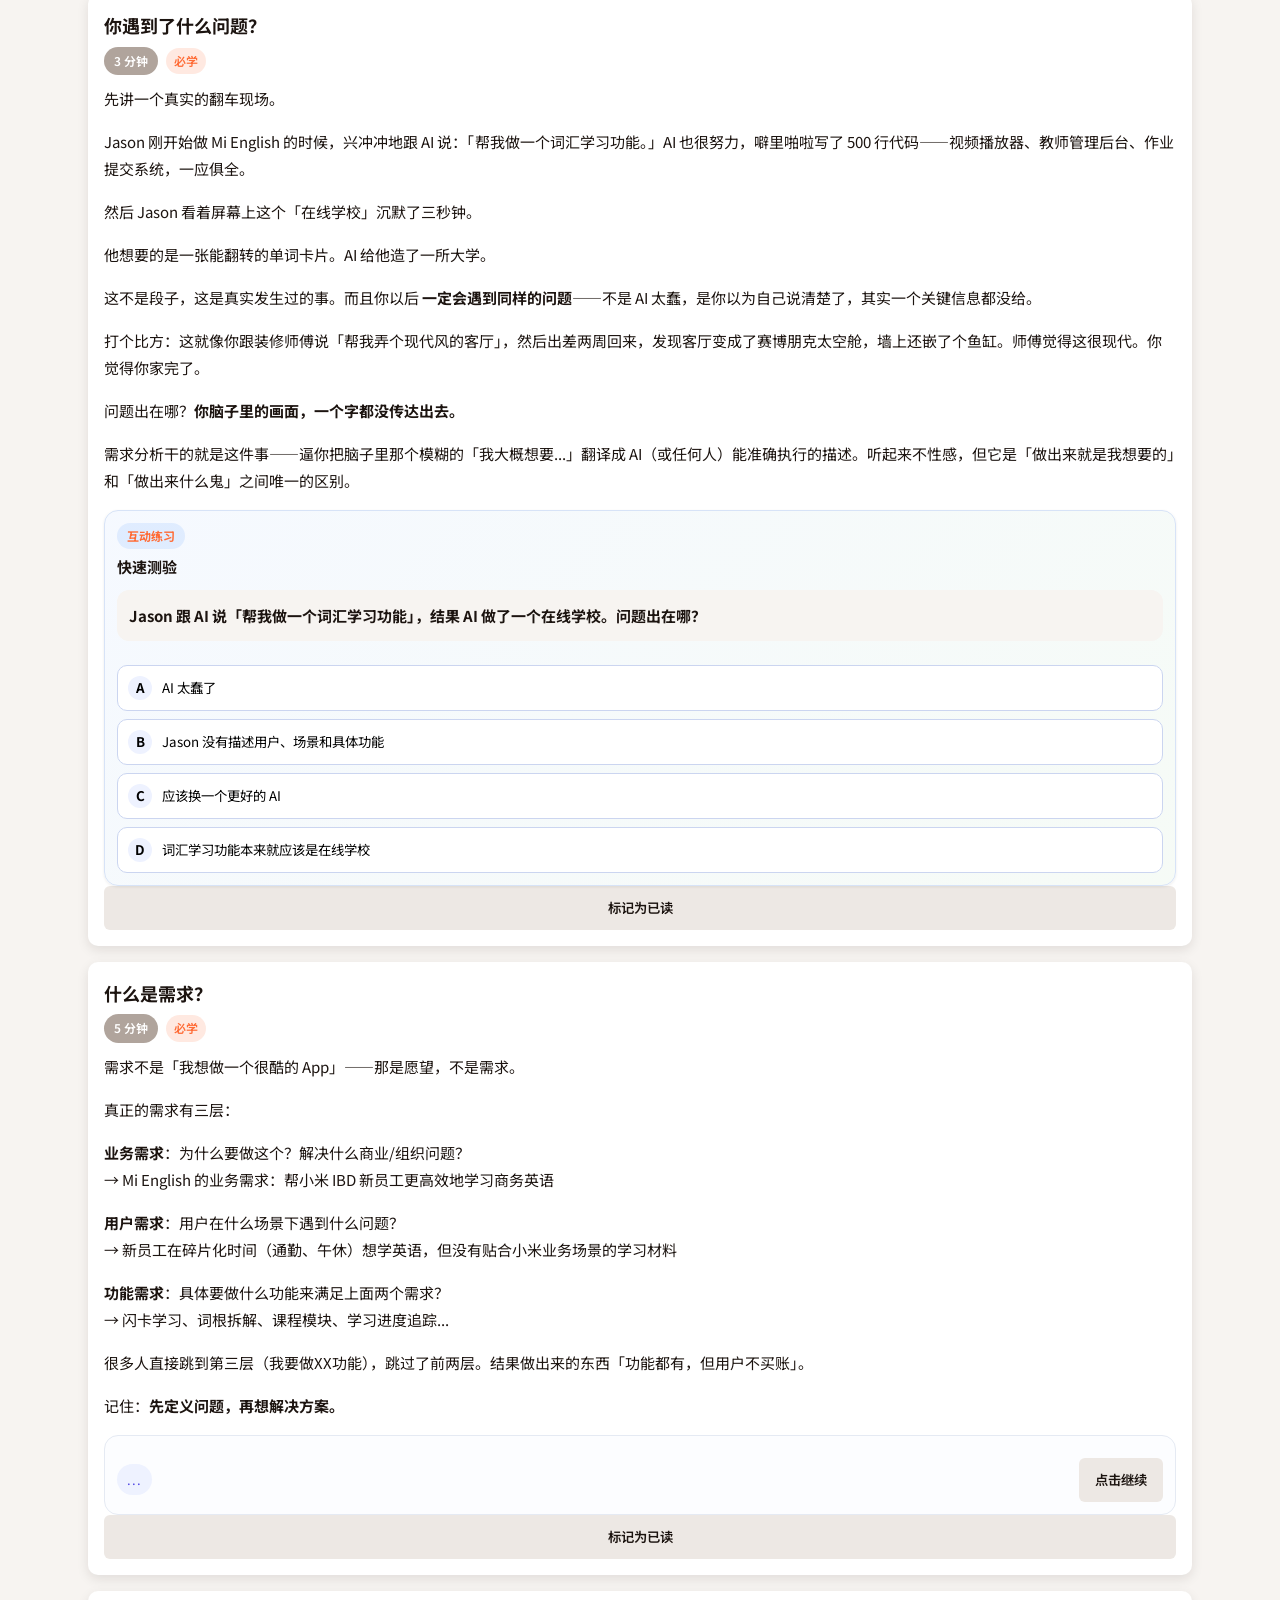
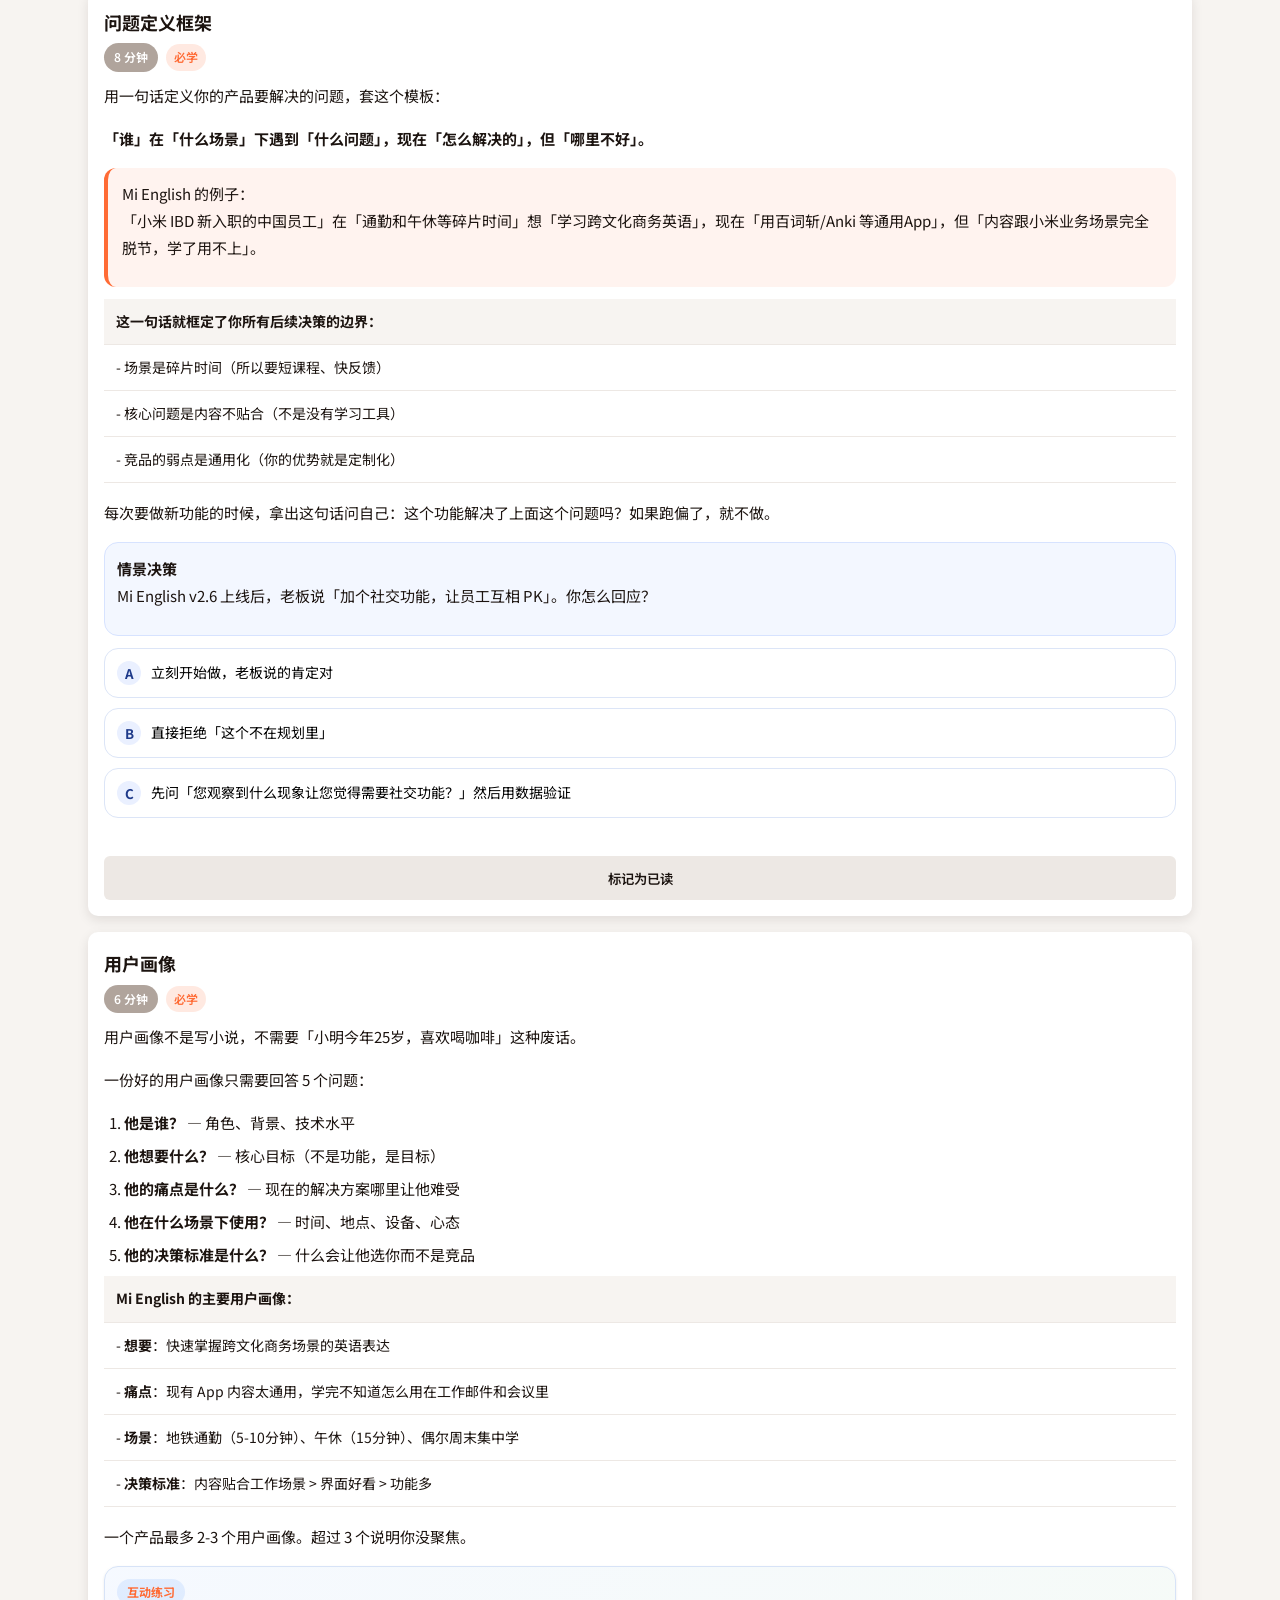
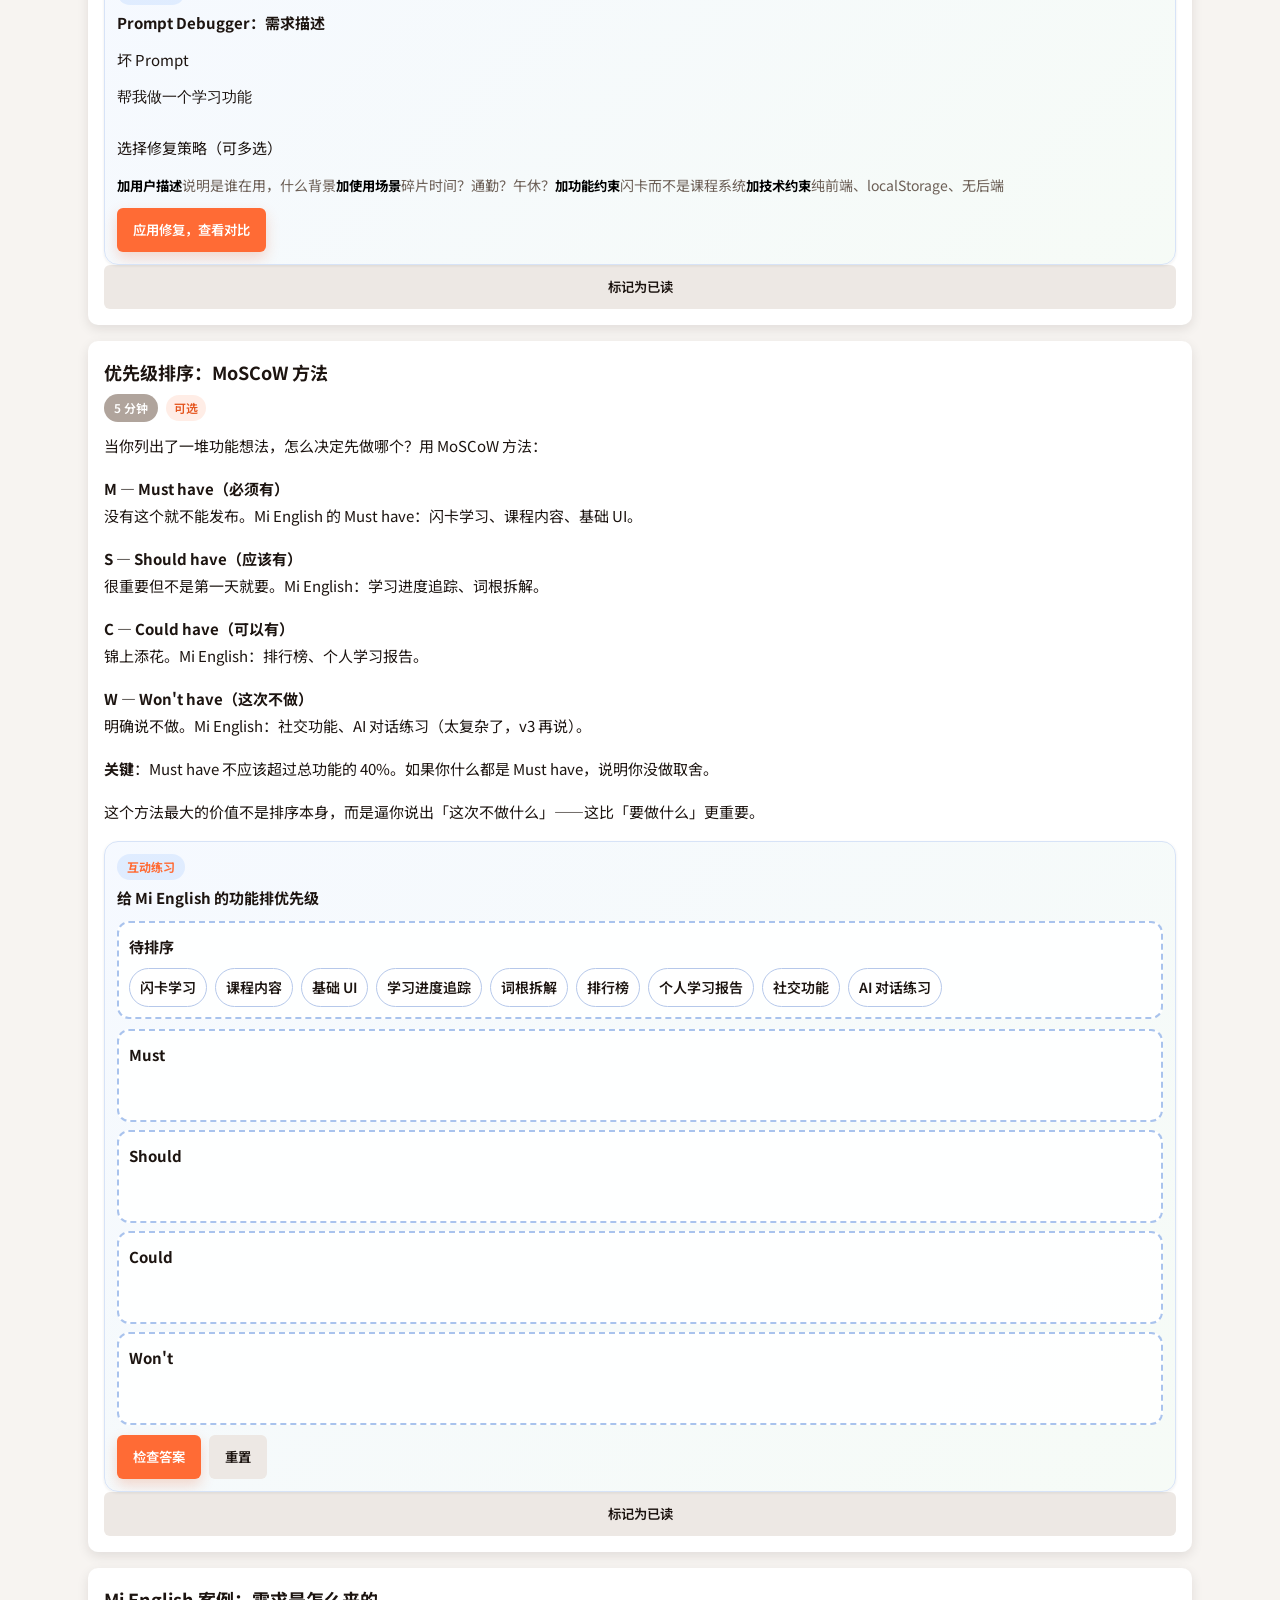
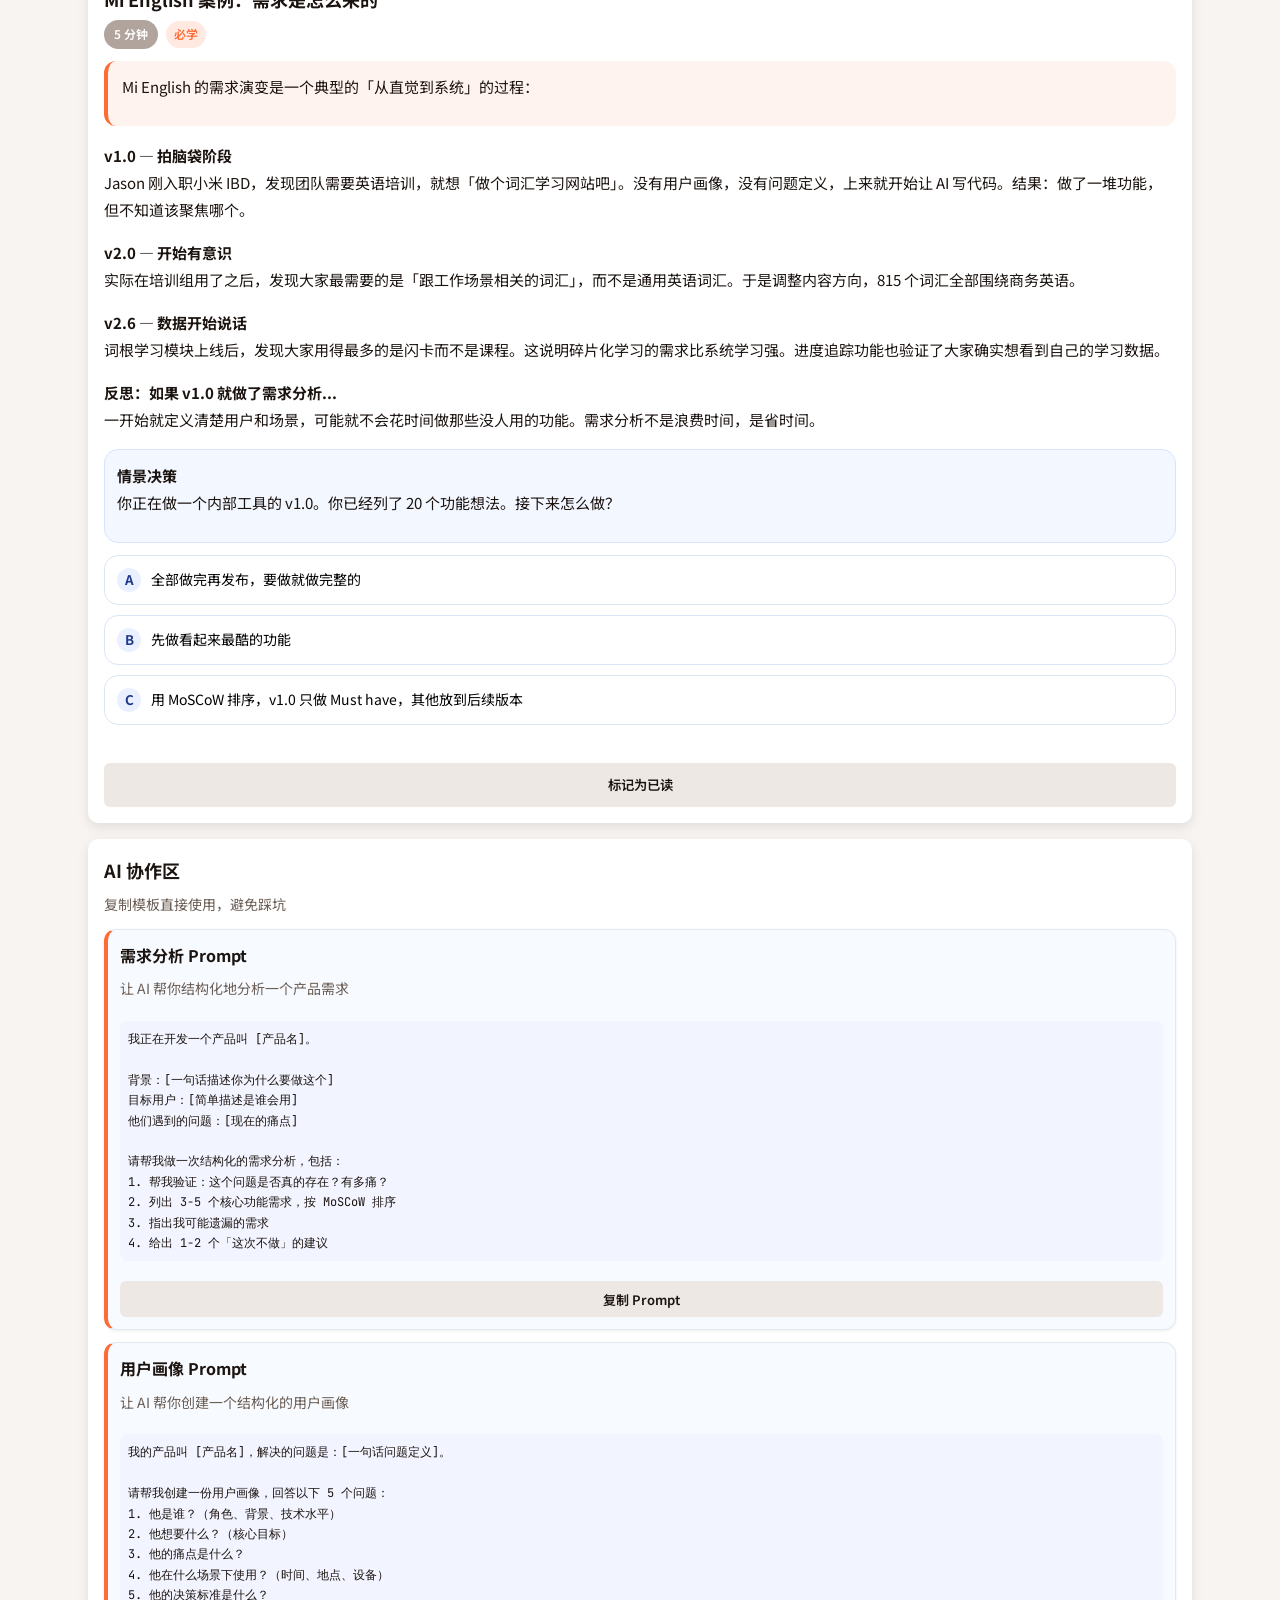
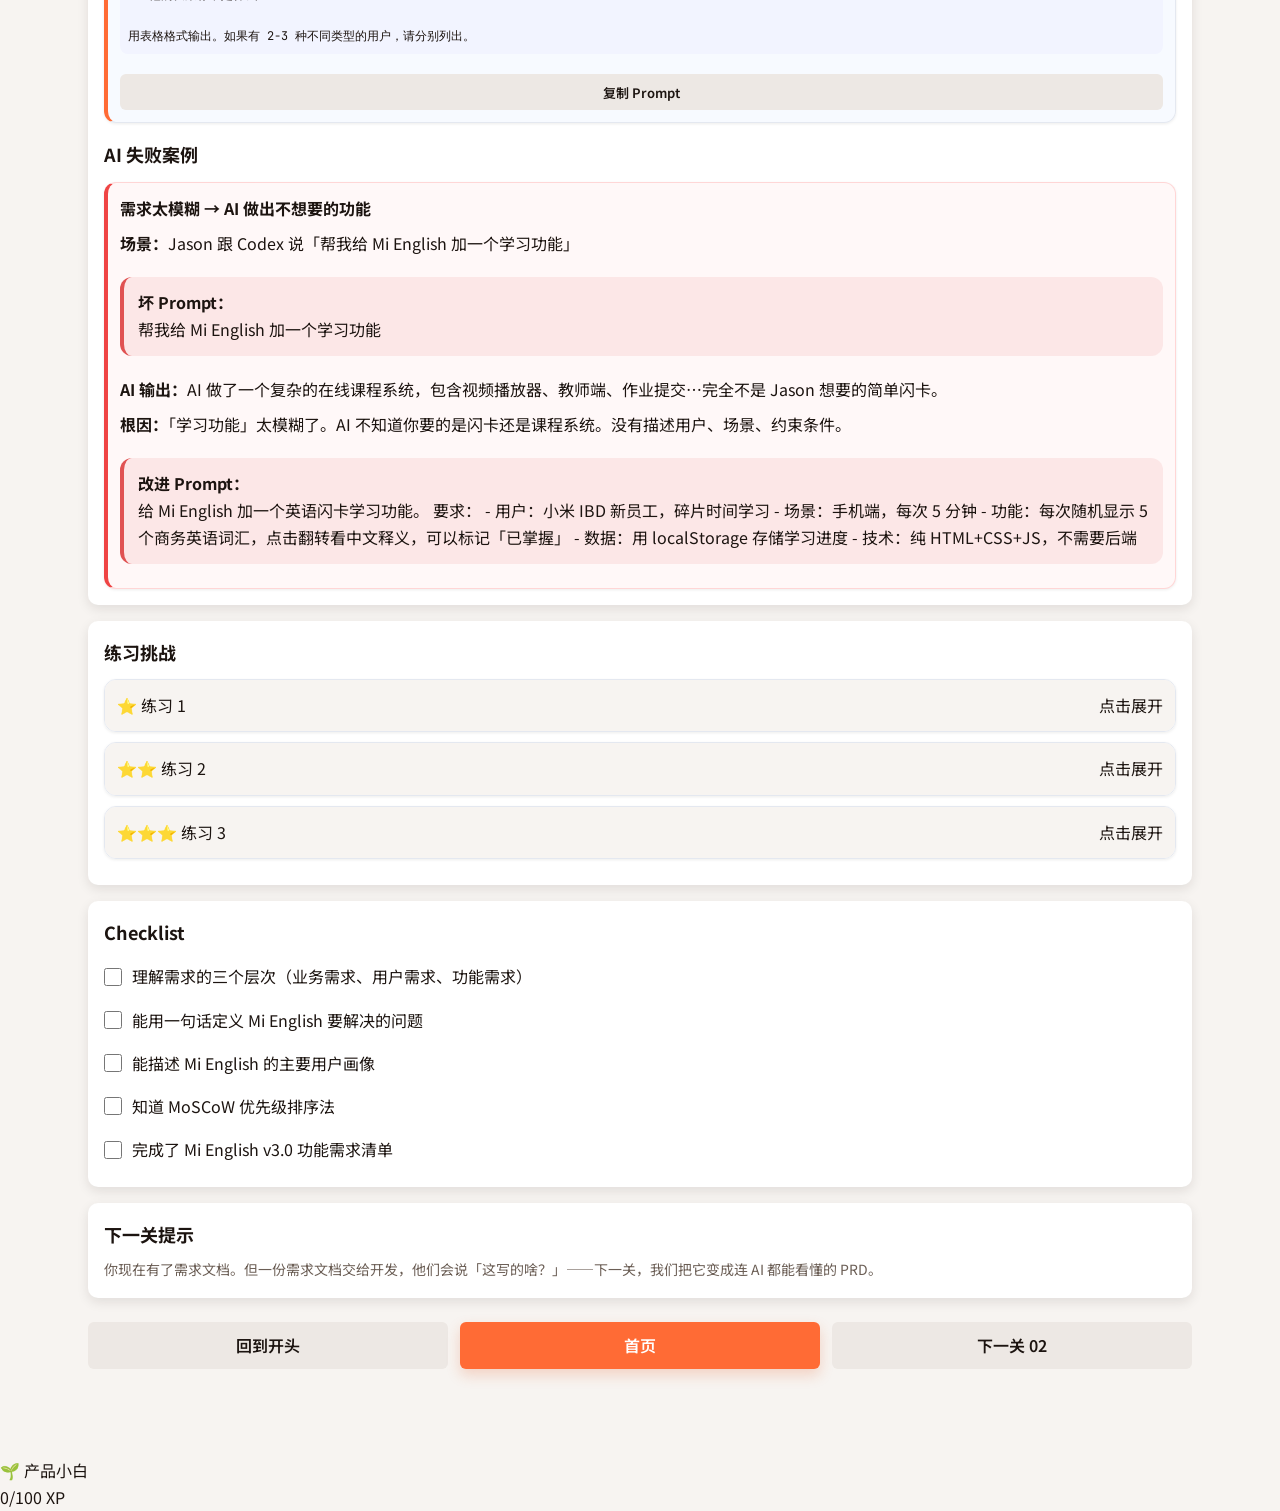
==== commit 5e4ad53b: "feat: impeccable design upgrade - brand color system, warm grays, Noto fonts, cleaner components" ====
--- a/stage.html
+++ b/stage.html
@@ -4,6 +4,9 @@
   <meta charset="UTF-8" />
   <meta name="viewport" content="width=device-width, initial-scale=1.0" />
   <title>阶段详情</title>
+  <link rel="preconnect" href="https://fonts.googleapis.com" />
+  <link rel="preconnect" href="https://fonts.gstatic.com" crossorigin />
+  <link href="https://fonts.googleapis.com/css2?family=Noto+Sans+SC:wght@400;500;700&family=Noto+Serif+SC:wght@600;700&family=JetBrains+Mono:wght@400;500&display=swap" rel="stylesheet" />
   <link rel="stylesheet" href="css/variables.css" />
   <link rel="stylesheet" href="css/global.css?v=3" />
   <link rel="stylesheet" href="css/components-v2.css" />
--- a/css/variables.css
+++ b/css/variables.css
@@ -1,26 +1,54 @@
 :root {
-  --color-orange: #FF6B35;
-  --color-red: #FF5252;
-  --color-purple: #7C4DFF;
-  --color-blue: #448AFF;
-  --color-cyan: #00BCD4;
-  --color-green: #66BB6A;
-  --color-slate-700: #334155;
-  --color-slate-800: #1F2937;
-  --bg-primary: #F5F7FA;
+  /* 品牌色 — 只保留一个主色 */
+  --color-brand: #FF6B35;
+  --color-brand-dark: #E5561F;
+  --color-brand-light: #FF8A5C;
+
+  /* 暖灰系统 — 所有灰色带橙调 */
+  --color-gray-900: #1C1410;
+  --color-gray-800: #2E2520;
+  --color-gray-700: #4A3F38;
+  --color-gray-600: #6B5E55;
+  --color-gray-500: #8C7D73;
+  --color-gray-400: #B0A49C;
+  --color-gray-300: #D4CBC5;
+  --color-gray-200: #EDE8E4;
+  --color-gray-100: #F7F4F1;
+  --color-gray-50: #FDFCFB;
+
+  /* 功能色（最小化） */
+  --color-success: #4CAF7D;
+  --color-error: #E05252;
+
+  /* 背景 */
+  --bg-primary: var(--color-gray-100);
   --bg-card: #FFFFFF;
-  --text-primary: #333333;
-  --text-secondary: #666666;
-  --shadow-sm: 0 1px 2px rgba(15, 23, 42, 0.08), 0 4px 8px rgba(15, 23, 42, 0.06);
-  --shadow-md: 0 2px 6px rgba(15, 23, 42, 0.10), 0 12px 24px rgba(15, 23, 42, 0.08);
-  --shadow-lg: 0 6px 16px rgba(15, 23, 42, 0.12), 0 24px 48px rgba(15, 23, 42, 0.10);
-  --radius-card: 16px;
-  --radius-button: 8px;
+  --bg-code: var(--color-gray-900);
+
+  /* 文字 */
+  --text-primary: var(--color-gray-900);
+  --text-secondary: var(--color-gray-600);
+  --text-muted: var(--color-gray-400);
+
+  /* 阴影 */
+  --shadow-sm: 0 1px 3px rgba(28, 20, 16, 0.08);
+  --shadow-md: 0 4px 12px rgba(28, 20, 16, 0.10);
+  --shadow-lg: 0 12px 32px rgba(28, 20, 16, 0.12);
+
+  /* 圆角 */
+  --radius-card: 10px;
+  --radius-button: 6px;
+  --radius-sm: 4px;
+
+  /* 间距 */
   --spacing-page-desktop: 48px;
-  --spacing-page-mobile: 16px;
+  --spacing-page-mobile: 20px;
   --bottom-nav-height: 56px;
   --bottom-safe-area: env(safe-area-inset-bottom, 0px);
   --bottom-nav-total: calc(var(--bottom-nav-height) + var(--bottom-safe-area));
-  --font-family: 'PingFang SC', 'Microsoft YaHei', system-ui, sans-serif;
-  --font-mono: 'Menlo', 'Monaco', monospace;
+
+  /* 字体 */
+  --font-family: 'Noto Sans SC', 'PingFang SC', system-ui, sans-serif;
+  --font-display: 'Noto Serif SC', 'PingFang SC', Georgia, serif;
+  --font-mono: 'JetBrains Mono', 'Menlo', monospace;
 }
--- a/css/global.css
+++ b/css/global.css
@@ -16,7 +16,12 @@
   font-family: var(--font-family);
   background: var(--bg-primary);
   color: var(--text-primary);
-  line-height: 1.8;
+  line-height: 1.7;
+}
+
+h1 {
+  font-family: var(--font-display);
+  line-height: 1.2;
 }
 
 img {
@@ -54,11 +59,12 @@
 .title-block h1 {
   font-size: 24px;
   font-weight: 700;
+  line-height: 1.2;
 }
 
 .title-block p {
   color: var(--text-secondary);
-  margin-top: 6px;
+  margin-top: 12px;
   font-size: 14px;
 }
 
@@ -83,13 +89,20 @@
 
 .btn.primary {
   color: #fff;
-  background: linear-gradient(135deg, var(--color-orange), var(--color-red));
-  box-shadow: 0 12px 20px rgba(255, 82, 82, 0.25);
+  background: var(--color-brand);
+  box-shadow: 0 6px 14px rgba(229, 86, 31, 0.22);
+}
+
+@media (hover: hover) {
+  .btn.primary:hover {
+    background: var(--color-brand-dark);
+    box-shadow: 0 10px 20px rgba(229, 86, 31, 0.26);
+  }
 }
 
 .btn.secondary {
   color: var(--text-primary);
-  background: #EEF1F6;
+  background: var(--color-gray-200);
 }
 
 .btn:active {
@@ -105,21 +118,21 @@
   font-size: 12px;
   font-weight: 600;
   color: #fff;
-  background: var(--color-blue);
+  background: var(--color-brand);
 }
 
 .badge.gray {
-  background: #C7CED9;
+  background: var(--color-gray-400);
   color: #fff;
 }
 
 .badge.status-upcoming {
-  background: var(--color-slate-700);
+  background: var(--color-gray-700);
   color: #fff;
 }
 
 .badge.status-not-started {
-  background: var(--color-slate-800);
+  background: var(--color-gray-800);
   color: #fff;
 }
 
@@ -129,23 +142,23 @@
   border-radius: 999px;
   font-size: 12px;
   font-weight: 600;
-  background: #EEF1F6;
+  background: var(--color-gray-200);
   color: var(--text-secondary);
 }
 
 .tag.critical {
   background: rgba(255, 107, 53, 0.15);
-  color: var(--color-orange);
+  color: var(--color-brand);
 }
 
 .tag.optional {
-  background: rgba(124, 77, 255, 0.14);
-  color: var(--color-purple);
+  background: rgba(255, 107, 53, 0.12);
+  color: var(--color-brand-dark);
 }
 
 .tag.extend {
-  background: rgba(68, 138, 255, 0.16);
-  color: var(--color-blue);
+  background: rgba(255, 107, 53, 0.08);
+  color: var(--color-brand-dark);
 }
 
 .progress-ring {
@@ -187,8 +200,8 @@
   min-height: var(--bottom-nav-height);
   height: auto;
   padding-bottom: var(--bottom-safe-area);
-  background: #fff;
-  box-shadow: 0 -8px 20px rgba(15, 20, 40, 0.08);
+  background: var(--color-gray-50);
+  border-top: 1px solid var(--color-gray-200);
   display: grid;
   grid-template-columns: repeat(4, 1fr);
   z-index: 10;
@@ -200,7 +213,7 @@
   align-items: center;
   justify-content: center;
   font-size: 11px;
-  color: var(--text-secondary);
+  color: var(--text-muted);
   gap: 2px;
   min-height: 44px;
   transition: color 150ms ease;
@@ -212,7 +225,7 @@
 }
 
 .bottom-nav a.active {
-  color: var(--color-blue);
+  color: var(--color-brand);
   font-weight: 700;
 }
 
@@ -237,7 +250,7 @@
 }
 
 .code-block {
-  background: #0F172A;
+  background: var(--bg-code);
   color: #E5E7EB;
   padding: 16px 18px;
   border-radius: 12px;
@@ -252,7 +265,7 @@
 
 .inline-code {
   font-family: var(--font-mono);
-  background: #F0F2F7;
+  background: var(--color-gray-200);
   padding: 2px 6px;
   border-radius: 6px;
   font-size: 13px;
@@ -261,8 +274,8 @@
 .callout {
   border-radius: 12px;
   padding: 12px 14px;
-  background: rgba(68, 138, 255, 0.08);
-  border-left: 4px solid var(--color-blue);
+  background: rgba(255, 107, 53, 0.08);
+  border-left: 4px solid var(--color-brand);
   border-top: none;
   border-right: none;
   border-bottom: none;
@@ -270,14 +283,14 @@
 }
 
 .callout.mi {
-  background: rgba(68, 138, 255, 0.08);
-  border-left-color: var(--color-blue);
+  background: rgba(255, 107, 53, 0.08);
+  border-left-color: var(--color-brand);
 }
 
 .callout.ai-fail,
 .callout.fail {
-  background: rgba(239, 68, 68, 0.08);
-  border-left-color: #EF4444;
+  background: rgba(224, 82, 82, 0.1);
+  border-left-color: var(--color-error);
 }
 
 .loading {
@@ -296,12 +309,12 @@
   height: 16px;
   border-radius: 50%;
   border: 2px solid rgba(148, 163, 184, 0.4);
-  border-top-color: var(--color-blue);
+  border-top-color: var(--color-brand);
   animation: spin 0.8s linear infinite;
 }
 
 .loading-error {
-  color: var(--color-slate-800);
+  color: var(--color-gray-800);
 }
 
 .loading-actions {
@@ -364,13 +377,13 @@
 .table-wrapper th,
 .table-wrapper td {
   padding: 10px 12px;
-  border-bottom: 1px solid #E5E7EB;
+  border-bottom: 1px solid var(--color-gray-200);
   text-align: left;
   font-size: 14px;
 }
 
 .table-wrapper th {
-  background: #F2F4F9;
+  background: var(--color-gray-100);
   font-weight: 700;
 }
 
--- a/css/components-v2.css
+++ b/css/components-v2.css
@@ -22,7 +22,7 @@
 .quiz-question {
   margin-top: 16px;
   padding: 12px;
-  background: #F7F9FC;
+  background: var(--color-gray-100);
   border-radius: 12px;
 }
 
@@ -90,7 +90,7 @@
 }
 
 .decision-option.selected {
-  border-color: #448AFF;
+  border-color: var(--color-brand);
   box-shadow: 0 6px 16px rgba(68, 138, 255, 0.16);
 }
 
@@ -218,7 +218,7 @@
 }
 
 .chat-row.role-pm .chat-bubble {
-  background: #448AFF;
+  background: var(--color-brand);
   color: #fff;
   border-bottom-right-radius: 4px;
 }
@@ -230,7 +230,7 @@
 }
 
 .chat-row.role-ai .chat-bubble {
-  background: #7C4DFF;
+  background: var(--color-brand-dark);
   color: #fff;
   border-bottom-left-radius: 4px;
 }
@@ -291,6 +291,9 @@
   flex-direction: column;
   gap: 12px;
   cursor: pointer;
+  border-top: none !important;
+  border-left: 3px solid var(--color-brand);
+  background: var(--bg-card);
   box-shadow: var(--shadow-sm);
   transition: transform 200ms ease, box-shadow 200ms ease;
 }
@@ -301,9 +304,13 @@
 
 @media (hover: hover) {
   .stage-card:hover {
-    transform: translateY(-3px);
+    transform: translateY(-2px);
     box-shadow: var(--shadow-lg);
   }
+}
+
+.stage-card .badge {
+  background: var(--color-brand) !important;
 }
 
 .stage-meta {
@@ -352,13 +359,13 @@
   padding: 12px 16px;
   margin-left: -16px;
   margin-right: -16px;
-  background: rgba(245, 247, 250, 0.8);
+  background: rgba(253, 252, 251, 0.9);
   backdrop-filter: blur(12px);
-  border-bottom: 1px solid rgba(148, 163, 184, 0.25);
+  border-bottom: 1px solid var(--color-gray-200);
 }
 
 .top-nav .back-link {
-  color: var(--color-blue);
+  color: var(--color-brand);
   font-weight: 600;
   display: inline-flex;
   align-items: center;
@@ -379,7 +386,7 @@
 .hero .hero-number {
   font-size: 48px;
   font-weight: 800;
-  color: var(--color-red);
+  color: var(--color-error);
 }
 
 .hero .hook {
@@ -533,7 +540,7 @@
 }
 
 .video-link-arrow {
-  color: var(--color-blue);
+  color: var(--color-brand);
   font-weight: 600;
 }
 
@@ -571,7 +578,7 @@
 }
 
 .read-indicator.read {
-  background: var(--color-green);
+  background: var(--color-success);
 }
 
 .toc-item {
@@ -580,7 +587,7 @@
   gap: 10px;
   padding: 8px 10px;
   border-radius: 10px;
-  background: #F7F9FC;
+  background: var(--color-gray-100);
   font-weight: 600;
   font-size: 14px;
   text-align: left;
@@ -588,7 +595,7 @@
 }
 
 .prompt-card {
-  border-left: 4px solid var(--color-blue);
+  border-left: 4px solid var(--color-brand);
   border-top: 1px solid #E4E8F0;
   border-right: 1px solid #E4E8F0;
   border-bottom: 1px solid #E4E8F0;
@@ -642,7 +649,7 @@
   display: flex;
   justify-content: space-between;
   align-items: center;
-  background: #F7F9FC;
+  background: var(--color-gray-100);
   min-height: 44px;
 }
 
@@ -827,7 +834,7 @@
   width: fit-content;
   font-size: 12px;
   font-weight: 700;
-  color: var(--color-blue);
+  color: var(--color-brand);
   background: rgba(68, 138, 255, 0.12);
   border-radius: 999px;
   padding: 2px 10px;
@@ -922,7 +929,7 @@
 
 .fill-blank-input:focus {
   outline: none;
-  border-color: var(--color-blue);
+  border-color: var(--color-brand);
   box-shadow: 0 0 0 2px rgba(68, 138, 255, 0.2);
 }
 
@@ -1015,7 +1022,7 @@
 }
 
 .drag-drop-zone.drag-over {
-  border-color: var(--color-blue);
+  border-color: var(--color-brand);
   background: rgba(68, 138, 255, 0.11);
 }
 
@@ -1070,12 +1077,12 @@
 
 .flip-front {
   background: #fff;
-  color: var(--color-slate-800);
+  color: var(--color-gray-800);
 }
 
 .flip-back {
   transform: rotateY(180deg);
-  background: linear-gradient(140deg, #448AFF, #7C4DFF);
+  background: linear-gradient(140deg, var(--color-brand), var(--color-brand-dark));
   color: #fff;
 }
 
@@ -1095,7 +1102,7 @@
 }
 
 .read-indicator.read {
-  background: var(--color-green);
+  background: var(--color-success);
 }
 
 .toc-item {
@@ -1104,7 +1111,7 @@
   gap: 10px;
   padding: 8px 10px;
   border-radius: 10px;
-  background: #F7F9FC;
+  background: var(--color-gray-100);
   font-weight: 600;
   font-size: 14px;
   text-align: left;
@@ -1112,7 +1119,7 @@
 }
 
 .prompt-card {
-  border-left: 4px solid var(--color-blue);
+  border-left: 4px solid var(--color-brand);
   border-top: 1px solid #E4E8F0;
   border-right: 1px solid #E4E8F0;
   border-bottom: 1px solid #E4E8F0;
@@ -1166,7 +1173,7 @@
   display: flex;
   justify-content: space-between;
   align-items: center;
-  background: #F7F9FC;
+  background: var(--color-gray-100);
   min-height: 44px;
 }
 
@@ -1351,7 +1358,7 @@
 
 .diagram-text {
   font-family: var(--font-family);
-  fill: var(--color-slate-700);
+  fill: var(--color-gray-700);
   font-size: 15px;
   font-weight: 600;
 }
@@ -1381,4 +1388,3 @@
   opacity: 1;
   transform: translateY(0);
 }
-
